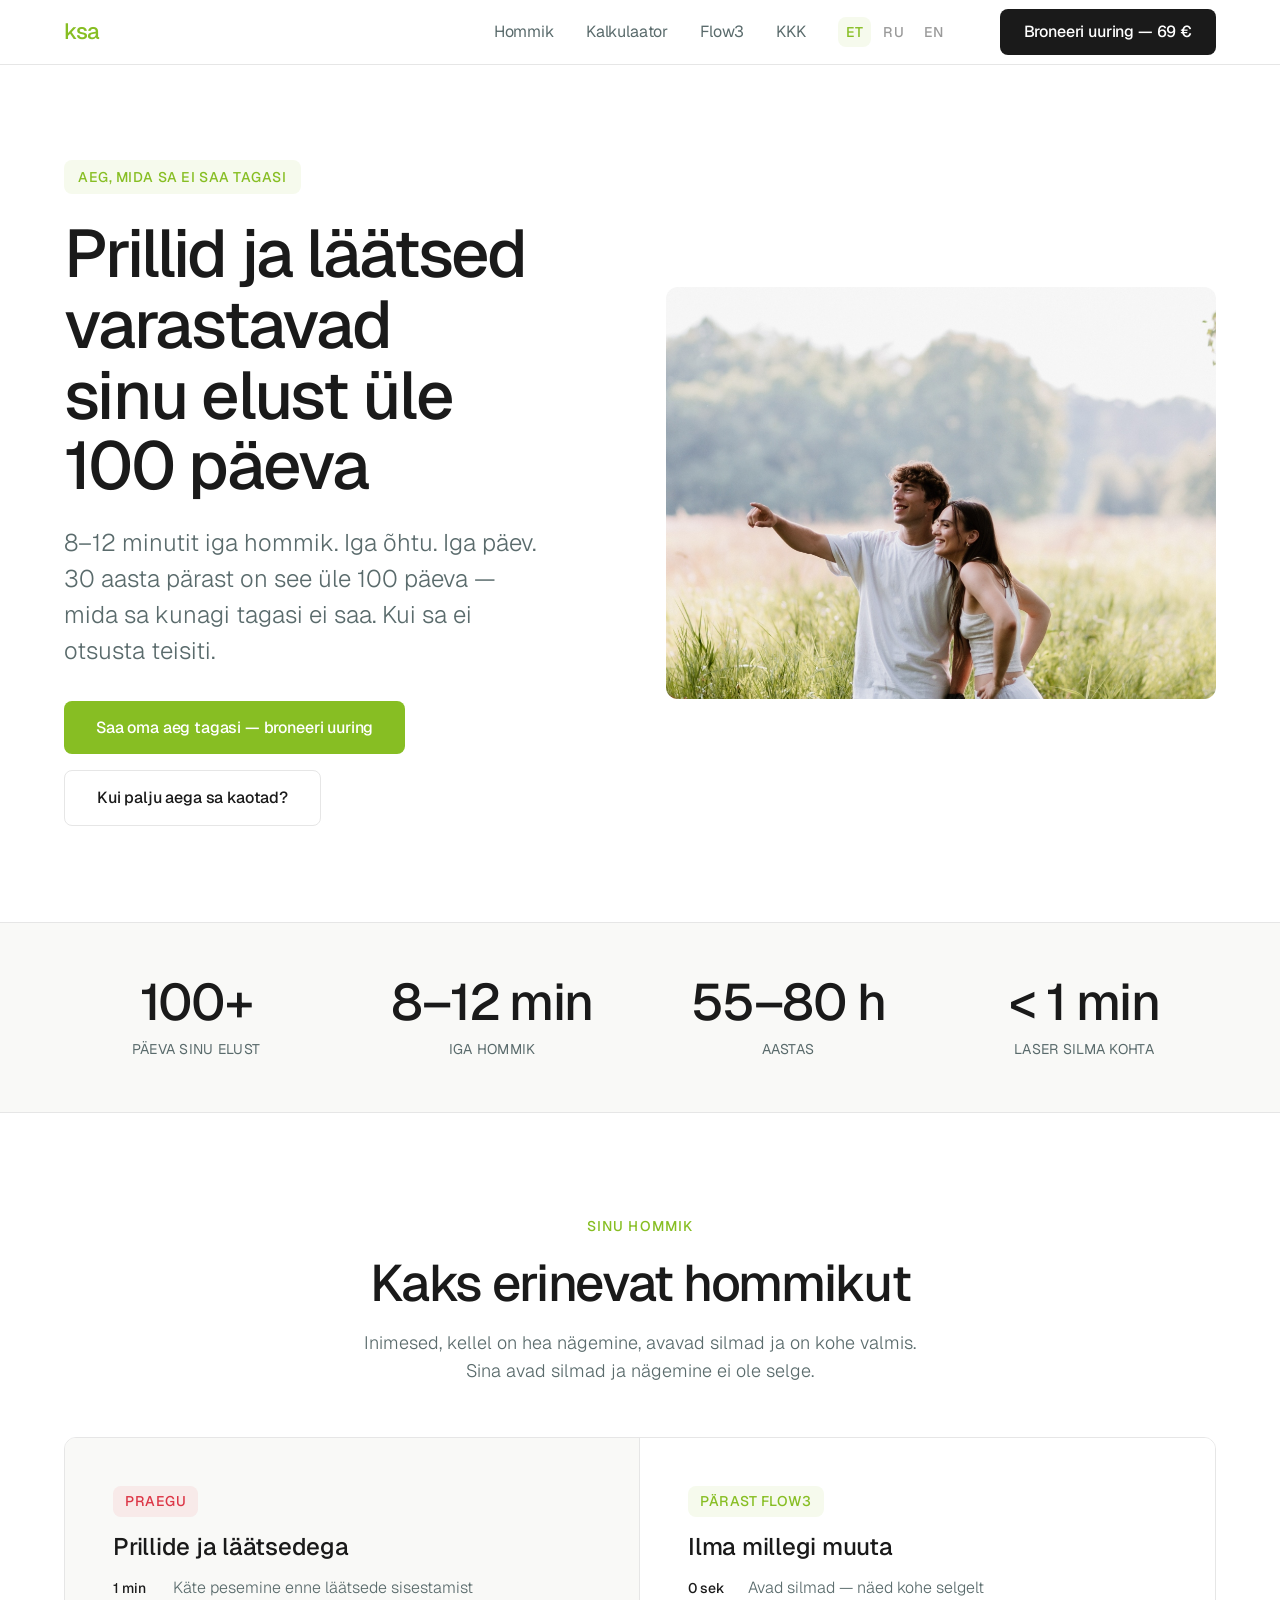
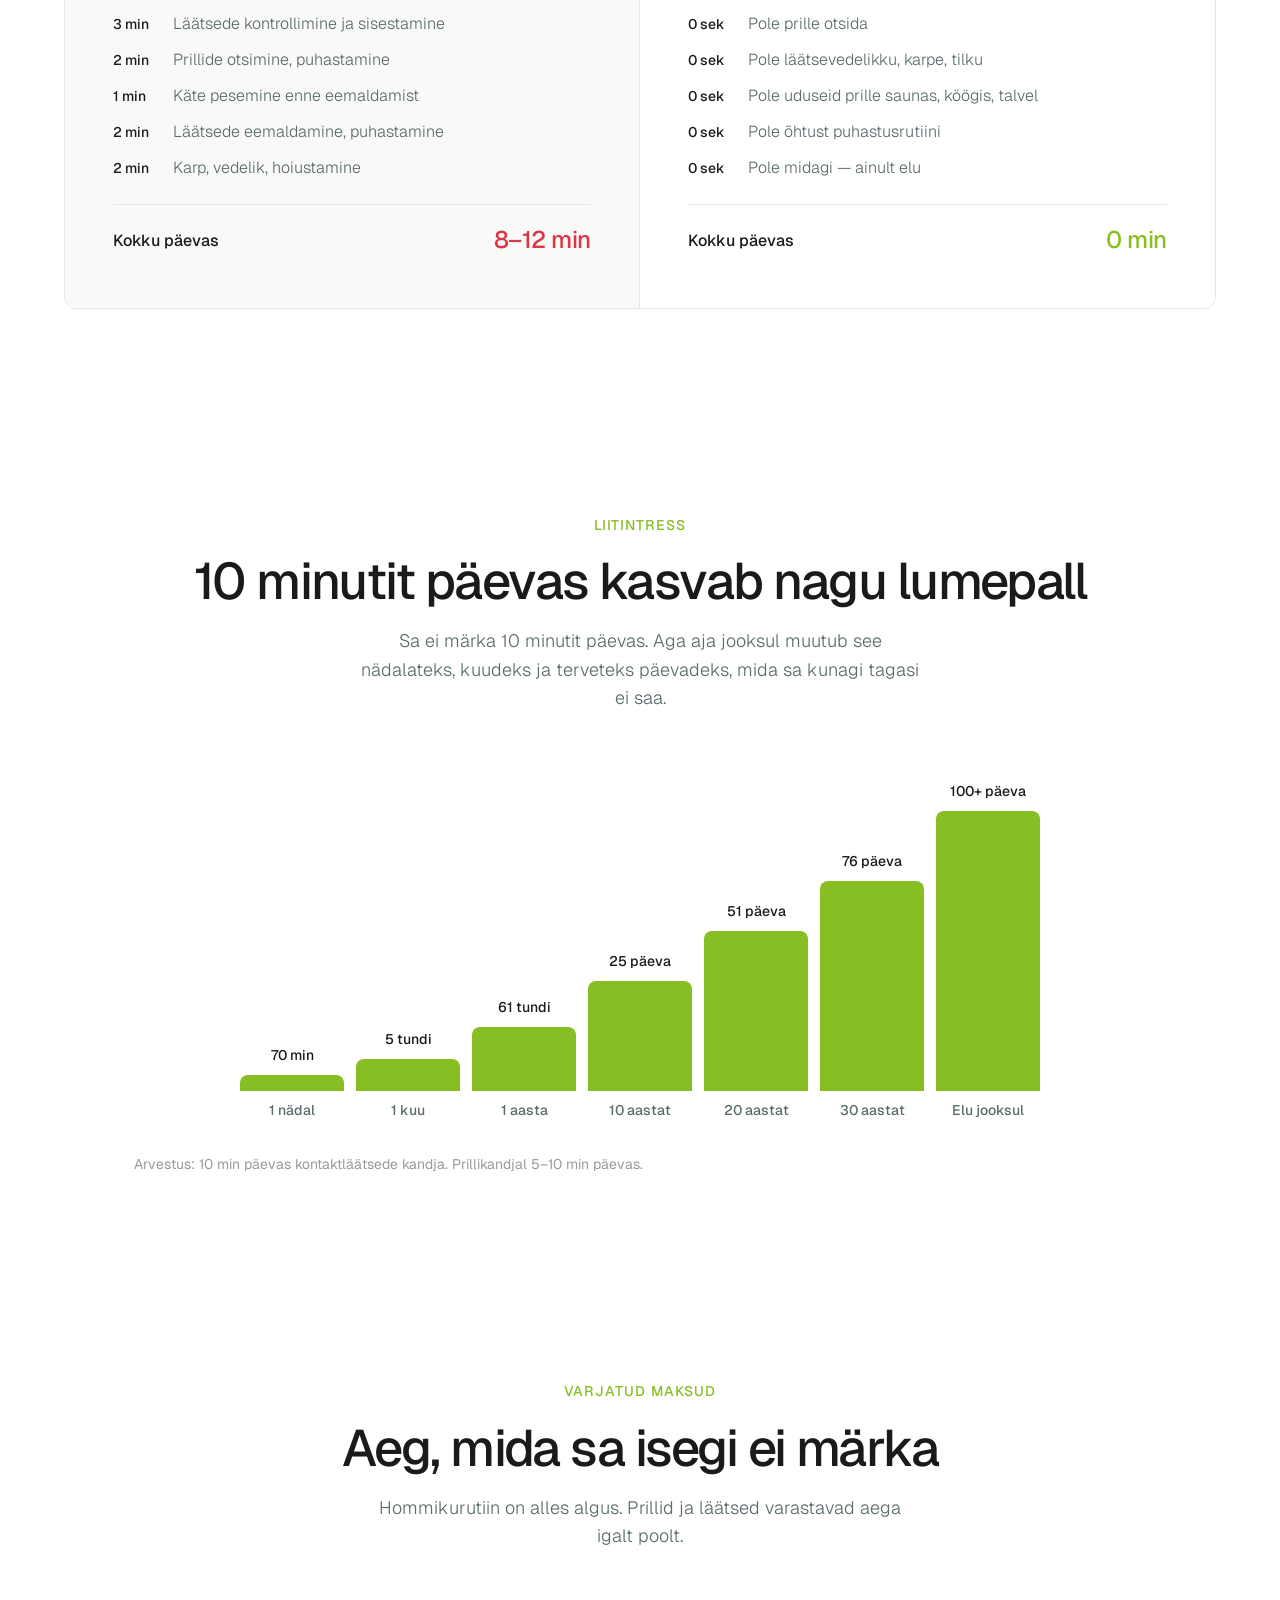
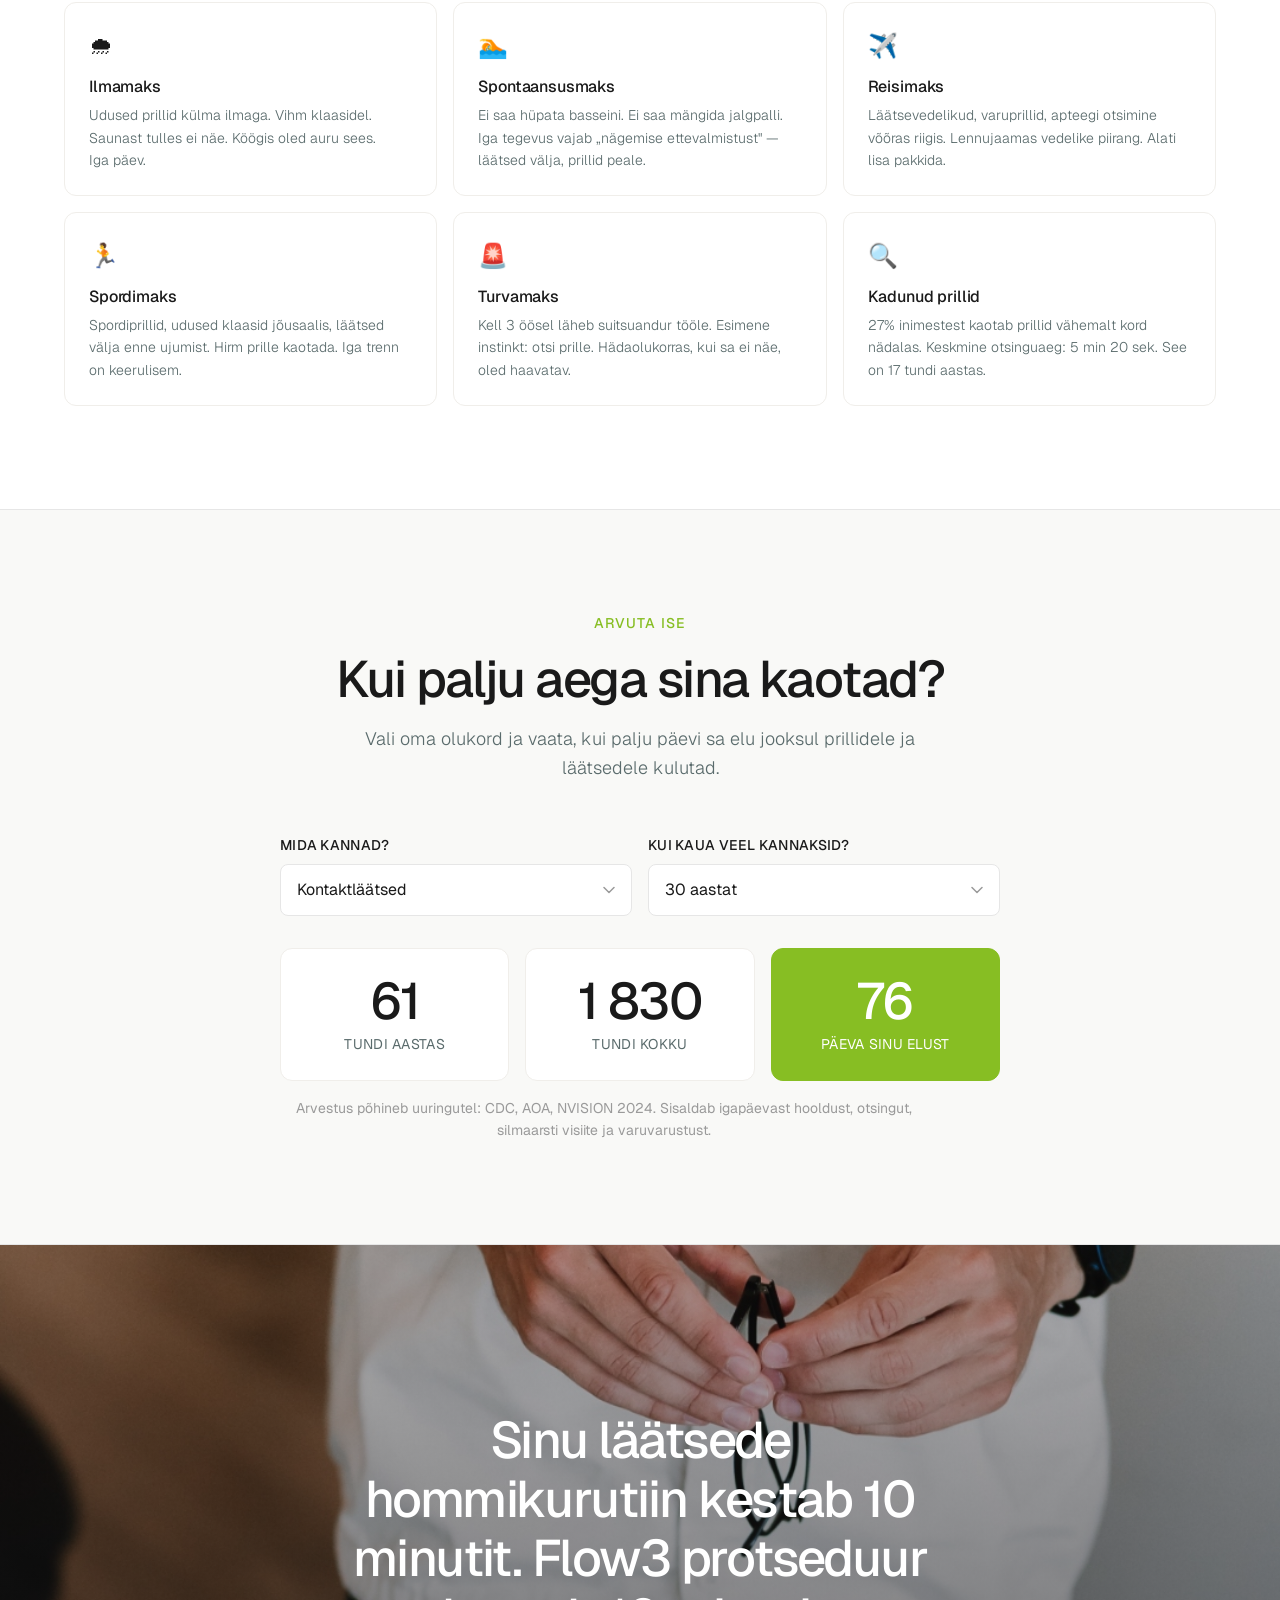
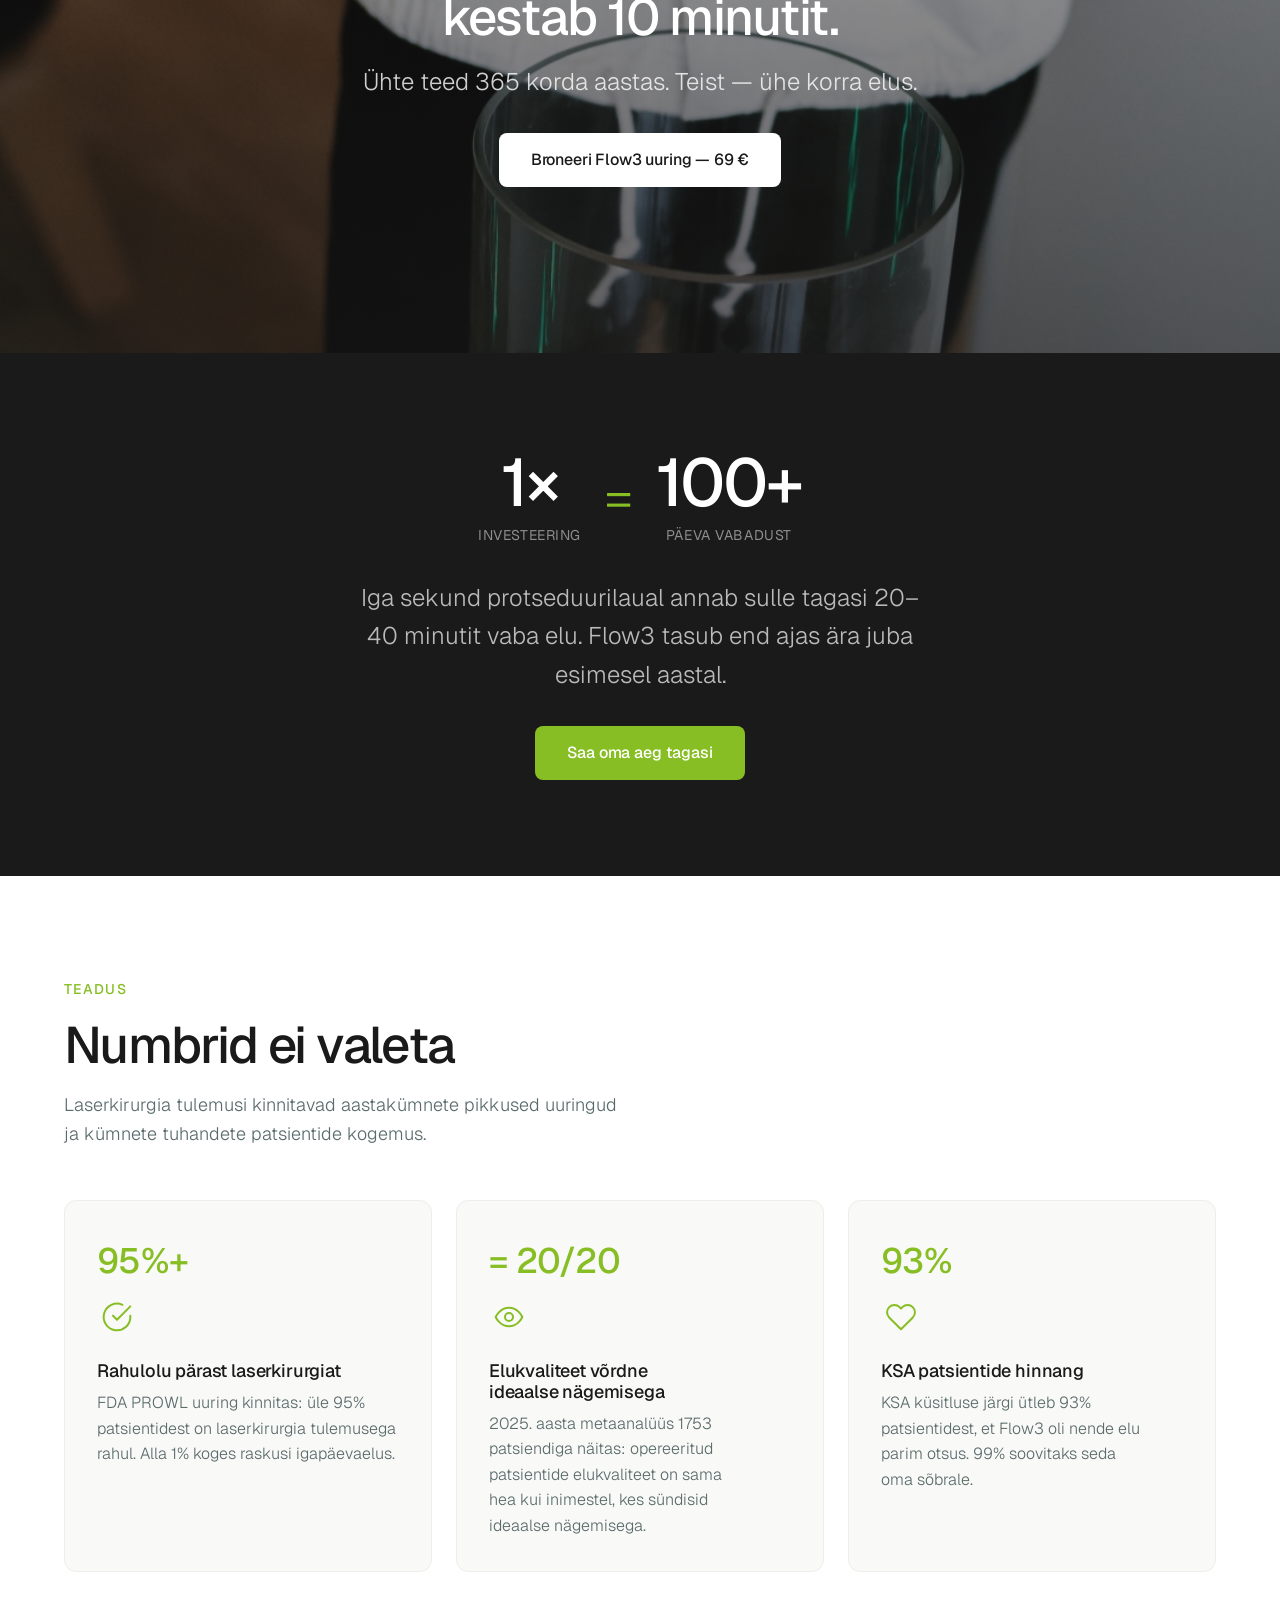
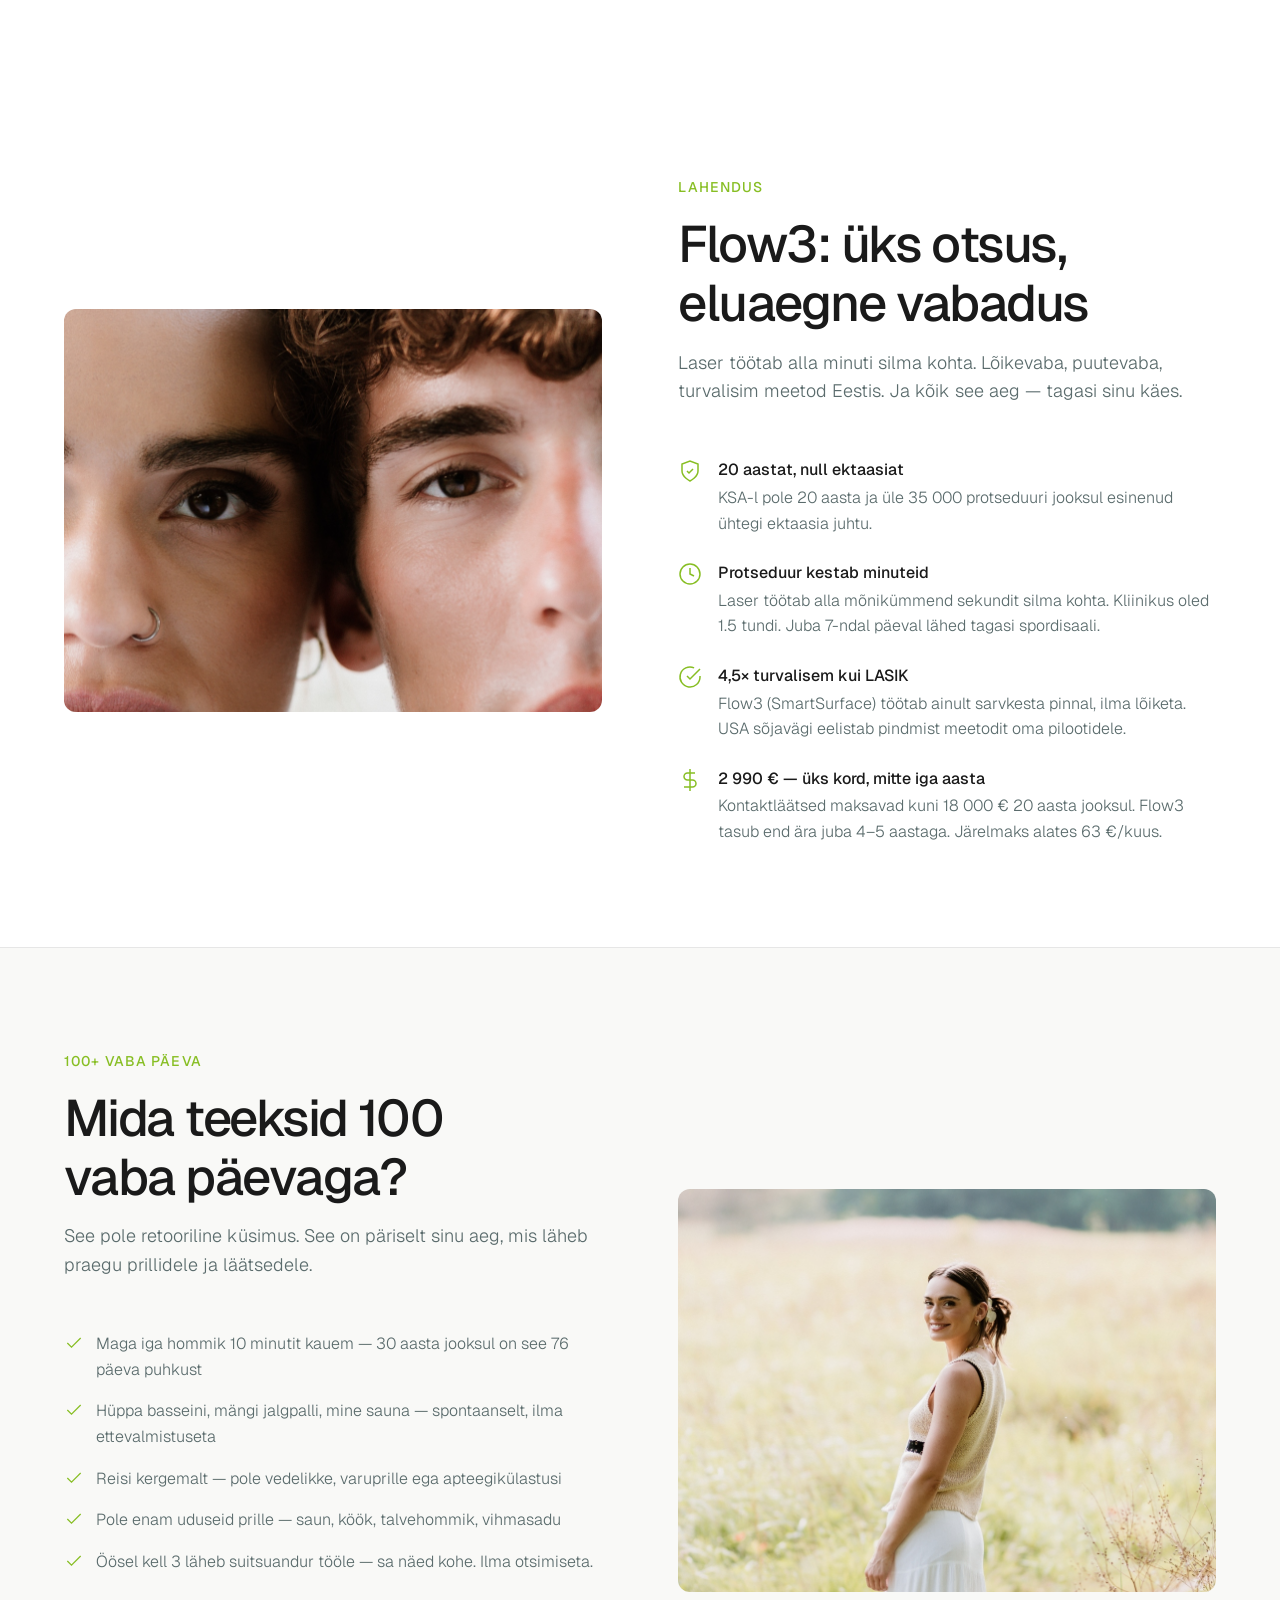
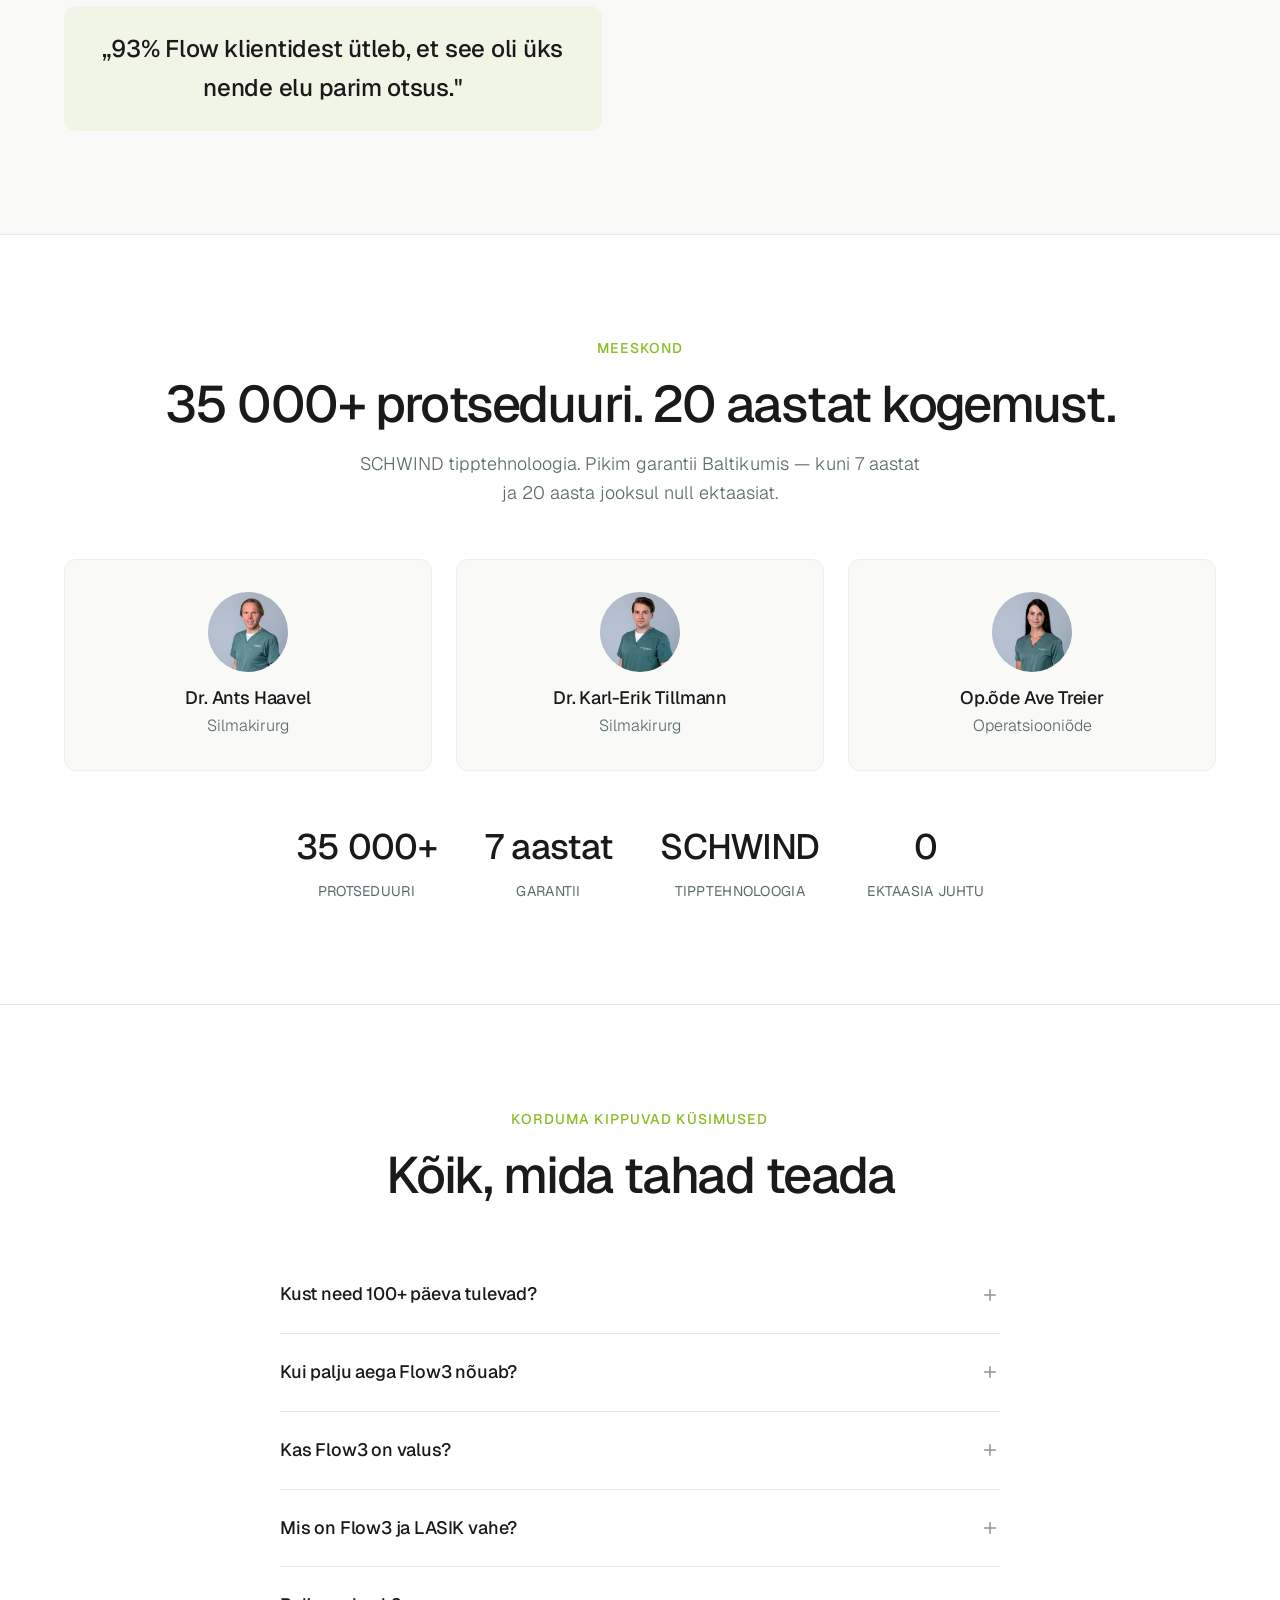
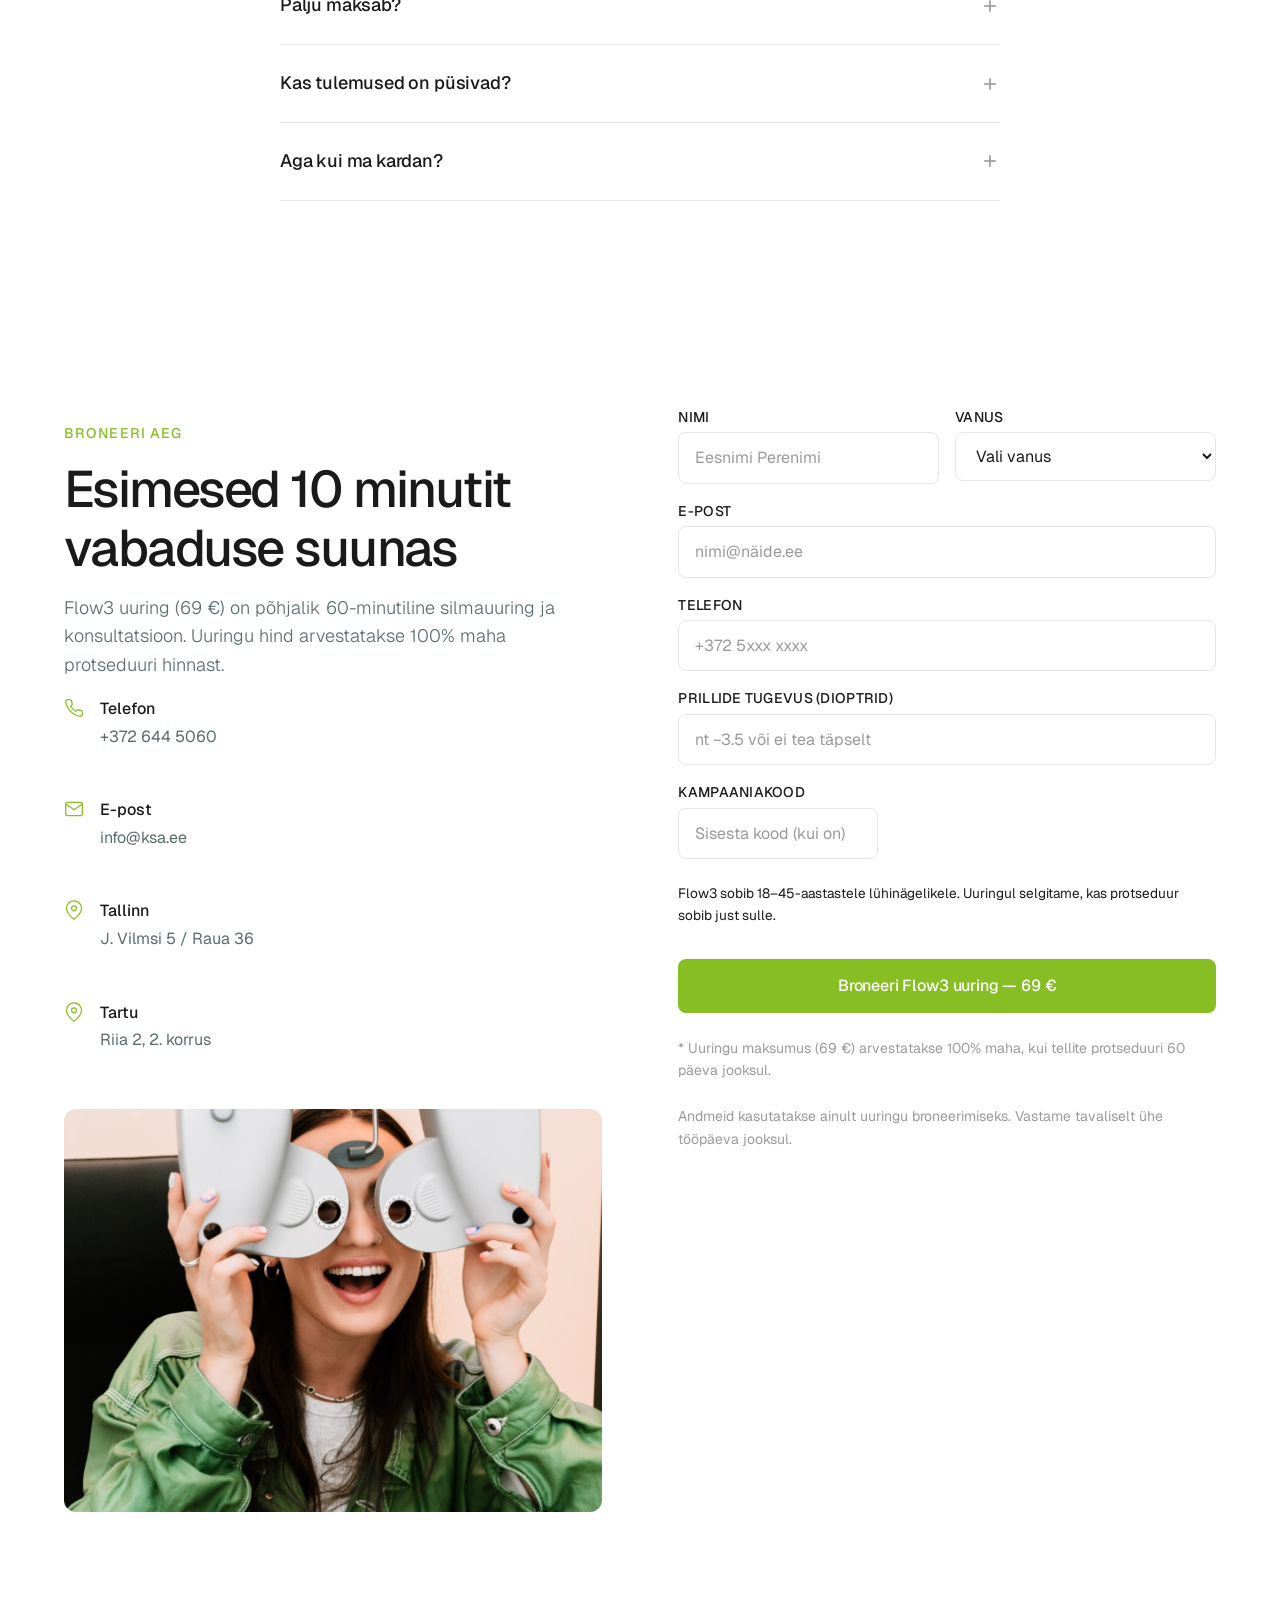
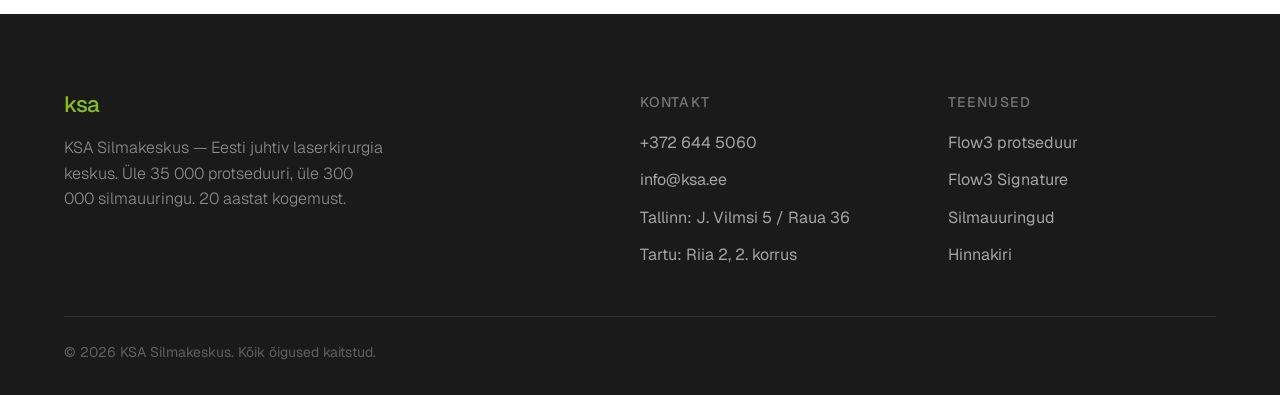
==== index.html @ 1709e7a5 "Update Web3Forms API key to new account (registreerumised@ksa.ee)" ====
<!DOCTYPE html>
<html lang="et">
<head>
<meta charset="UTF-8">
<meta name="viewport" content="width=device-width, initial-scale=1.0">
<title>100+ päeva sinu elust — KSA Silmakeskus | Flow3 laserkirurgia</title>
<meta name="description" content="Prillid ja läätsed varastavad sinu elust üle 100 päeva. 10 minutit iga hommik × 30 aastat = 76 tervet päeva. Flow3 annab selle aja tagasi.">
      <!-- Google Tag Manager -->
      <script>(function(w,d,s,l,i){w[l]=w[l]||[];w[l].push({'gtm.start':
                                                                new Date().getTime(),event:'gtm.js'});var f=d.getElementsByTagName(s)[0],
      j=d.createElement(s),dl=l!='dataLayer'?'&l='+l:'';j.async=true;j.src=
      'https://www.googletagmanager.com/gtm.js?id='+i+dl;f.parentNode.insertBefore(j,f);
                                  })(window,document,'script','dataLayer','GTM-KCZVRJ8');</script>
      <!-- End Google Tag Manager -->
<!-- Google Ads tag (gtag.js) -->
<script async src="https://www.googletagmanager.com/gtag/js?id=AW-18030087653"></script>
<script>
window.dataLayer = window.dataLayer || [];
function gtag(){dataLayer.push(arguments);}
gtag('js', new Date());
gtag('config', 'AW-18030087653');
</script>
<meta property="og:title" content="100+ päeva sinu elust — KSA Silmakeskus | Flow3">
<meta property="og:description" content="Iga hommik kulub prillidele ja läätsedele 8–12 minutit. Elu jooksul on see üle 100 päeva. Flow3 annab selle aja tagasi.">
<meta property="og:type" content="website">

<link rel="preconnect" href="https://fonts.googleapis.com">
<link rel="preconnect" href="https://fonts.gstatic.com" crossorigin>
<link href="https://fonts.googleapis.com/css2?family=Geist:wght@300;400;500;600&display=swap" rel="stylesheet">

<link rel="stylesheet" href="./base.css">
<link rel="stylesheet" href="./style.css">
<noscript><style>.reveal { opacity: 1 !important; transform: none !important; }</style></noscript>
<!-- Meta Pixel Code -->
<script>
!function(f,b,e,v,n,t,s)
{if(f.fbq)return;n=f.fbq=function(){n.callMethod?
n.callMethod.apply(n,arguments):n.queue.push(arguments)};
if(!f._fbq)f._fbq=n;n.push=n;n.loaded=!0;n.version="2.0";
n.queue=[];t=b.createElement(e);t.async=!0;
t.src=v;s=b.getElementsByTagName(e)[0];
s.parentNode.insertBefore(t,s)}(window, document,"script",
"https://connect.facebook.net/en_US/fbevents.js");
fbq("init", "116445785392738");
fbq("track", "PageView");
</script>
<noscript><img height="1" width="1" style="display:none"
src="https://www.facebook.com/tr?id=116445785392738&ev=PageView&noscript=1"/></noscript>
<!-- End Meta Pixel Code -->
</head>
<body>
      <!-- Google Tag Manager (noscript) -->
      <noscript><iframe src="https://www.googletagmanager.com/ns.html?id=GTM-KCZVRJ8" height="0" width="0" style="display:none;visibility:hidden"></iframe>iframe></noscript>
    <!-- End Google Tag Manager (noscript) --></noscript>

<!-- ===== HEADER ===== -->
<header class="header" id="header">
  <div class="container header__inner">
    <a href="https://ksa.ee" target="_blank" rel="noopener noreferrer" class="header__logo" aria-label="KSA Silmakeskus">
      <svg viewBox="0 0 120 48" fill="none" xmlns="http://www.w3.org/2000/svg" aria-hidden="true">
        <text x="0" y="36" font-family="Geist, sans-serif" font-weight="500" font-size="38" fill="#87be23" letter-spacing="-2">ksa</text>
      </svg>
    </a>
    <nav class="header__nav" id="mainNav">
      <a href="#hommik">Hommik</a>
      <a href="#kalkulaator">Kalkulaator</a>
      <a href="#lahendus">Flow3</a>
      <a href="#kkk">KKK</a>
      <div class="lang-switch">
        <a href="/" class="active">ET</a>
        <a href="/ru">RU</a>
        <a href="/en">EN</a>
      </div>
      <a href="#broneeri" class="header__cta">Broneeri uuring — 69 €</a>
    </nav>
    <button class="mobile-toggle" id="mobileToggle" aria-label="Menüü">
      <span></span><span></span><span></span>
    </button>
  </div>
</header>

<!-- ===== 1. HERO ===== -->
<section class="hero">
  <div class="container">
    <div class="hero__grid">
      <div class="hero__content">
        <div class="hero__badge">Aeg, mida sa ei saa tagasi</div>
        <h1 class="hero__title">Prillid ja läätsed varastavad sinu elust üle 100 päeva</h1>
        <p class="hero__subtitle">8–12 minutit iga hommik. Iga õhtu. Iga päev. 30 aasta pärast on see üle 100 päeva — mida sa kunagi tagasi ei saa. Kui sa ei otsusta teisiti.</p>
        <div class="hero__actions">
          <a href="#broneeri" class="btn btn--primary">Saa oma aeg tagasi — broneeri uuring</a>
          <a href="#hommik" class="btn btn--outline">Kui palju aega sa kaotad?</a>
        </div>
      </div>
      <div class="hero__image">
        <img src="./assets/couple-field.jpg" alt="Noor paar looduses — vaba aeg ilma prillimuredeta" loading="eager" width="800" height="600">
      </div>
    </div>
  </div>
</section>

<!-- ===== 2. STATS BAR ===== -->
<section class="stats">
  <div class="container">
    <div class="stats__grid">
      <div class="stats__item reveal">
        <div class="stats__number">100+</div>
        <div class="stats__label">päeva sinu elust</div>
      </div>
      <div class="stats__item reveal">
        <div class="stats__number">8–12 min</div>
        <div class="stats__label">iga hommik</div>
      </div>
      <div class="stats__item reveal">
        <div class="stats__number">55–80 h</div>
        <div class="stats__label">aastas</div>
      </div>
      <div class="stats__item reveal">
        <div class="stats__number">&lt; 1 min</div>
        <div class="stats__label">laser silma kohta</div>
      </div>
    </div>
  </div>
</section>

<!-- ===== 3. THE MORNING — Split comparison ===== -->
<section class="morning" id="hommik">
  <div class="container">
    <div class="section__label" style="text-align:center;">Sinu hommik</div>
    <h2 class="section__title" style="text-align:center;">Kaks erinevat hommikut</h2>
    <p class="section__subtitle" style="text-align:center;margin-left:auto;margin-right:auto;">Inimesed, kellel on hea nägemine, avavad silmad ja on kohe valmis. Sina avad silmad ja nägemine ei ole selge.</p>

    <div class="morning__grid reveal">
      <div class="morning__side morning__side--before">
        <div class="morning__tag morning__tag--before">Praegu</div>
        <h3 class="morning__title">Prillide ja läätsedega</h3>
        <ul class="morning__steps">
          <li class="morning__step">
            <span class="morning__step-time">1 min</span>
            <span>Käte pesemine enne läätsede sisestamist</span>
          </li>
          <li class="morning__step">
            <span class="morning__step-time">3 min</span>
            <span>Läätsede kontrollimine ja sisestamine</span>
          </li>
          <li class="morning__step">
            <span class="morning__step-time">2 min</span>
            <span>Prillide otsimine, puhastamine</span>
          </li>
          <li class="morning__step">
            <span class="morning__step-time">1 min</span>
            <span>Käte pesemine enne eemaldamist</span>
          </li>
          <li class="morning__step">
            <span class="morning__step-time">2 min</span>
            <span>Läätsede eemaldamine, puhastamine</span>
          </li>
          <li class="morning__step">
            <span class="morning__step-time">2 min</span>
            <span>Karp, vedelik, hoiustamine</span>
          </li>
        </ul>
        <div class="morning__total">
          <span class="morning__total-label">Kokku päevas</span>
          <span class="morning__total-value morning__total-value--red">8–12 min</span>
        </div>
      </div>
      <div class="morning__side morning__side--after">
        <div class="morning__tag morning__tag--after">Pärast Flow3</div>
        <h3 class="morning__title">Ilma millegi muuta</h3>
        <ul class="morning__steps">
          <li class="morning__step">
            <span class="morning__step-time">0 sek</span>
            <span>Avad silmad — näed kohe selgelt</span>
          </li>
          <li class="morning__step">
            <span class="morning__step-time">0 sek</span>
            <span>Pole prille otsida</span>
          </li>
          <li class="morning__step">
            <span class="morning__step-time">0 sek</span>
            <span>Pole läätsevedelikku, karpe, tilku</span>
          </li>
          <li class="morning__step">
            <span class="morning__step-time">0 sek</span>
            <span>Pole uduseid prille saunas, köögis, talvel</span>
          </li>
          <li class="morning__step">
            <span class="morning__step-time">0 sek</span>
            <span>Pole õhtust puhastusrutiini</span>
          </li>
          <li class="morning__step">
            <span class="morning__step-time">0 sek</span>
            <span>Pole midagi — ainult elu</span>
          </li>
        </ul>
        <div class="morning__total">
          <span class="morning__total-label">Kokku päevas</span>
          <span class="morning__total-value morning__total-value--green">0 min</span>
        </div>
      </div>
    </div>
  </div>
</section>

<!-- ===== 4. THE COMPOUND EFFECT ===== -->
<section class="compound" id="liitintress">
  <div class="container">
    <div class="section__label" style="text-align:center;">Liitintress</div>
    <h2 class="section__title" style="text-align:center;">10 minutit päevas kasvab nagu lumepall</h2>
    <p class="section__subtitle" style="text-align:center;margin-left:auto;margin-right:auto;">Sa ei märka 10 minutit päevas. Aga aja jooksul muutub see nädalateks, kuudeks ja terveteks päevadeks, mida sa kunagi tagasi ei saa.</p>

    <div class="compound__track reveal">
      <div class="compound__bar">
        <div class="compound__bar-value">70 min</div>
        <div class="compound__fill" style="height:16px;"></div>
        <div class="compound__bar-label">1 nädal</div>
      </div>
      <div class="compound__bar">
        <div class="compound__bar-value">5 tundi</div>
        <div class="compound__fill" style="height:32px;"></div>
        <div class="compound__bar-label">1 kuu</div>
      </div>
      <div class="compound__bar">
        <div class="compound__bar-value">61 tundi</div>
        <div class="compound__fill" style="height:64px;"></div>
        <div class="compound__bar-label">1 aasta</div>
      </div>
      <div class="compound__bar">
        <div class="compound__bar-value">25 päeva</div>
        <div class="compound__fill" style="height:110px;"></div>
        <div class="compound__bar-label">10 aastat</div>
      </div>
      <div class="compound__bar">
        <div class="compound__bar-value">51 päeva</div>
        <div class="compound__fill" style="height:160px;"></div>
        <div class="compound__bar-label">20 aastat</div>
      </div>
      <div class="compound__bar">
        <div class="compound__bar-value">76 päeva</div>
        <div class="compound__fill" style="height:210px;"></div>
        <div class="compound__bar-label">30 aastat</div>
      </div>
      <div class="compound__bar">
        <div class="compound__bar-value">100+ päeva</div>
        <div class="compound__fill" style="height:280px;background:var(--color-accent);"></div>
        <div class="compound__bar-label">Elu jooksul</div>
      </div>
    </div>
    <p style="text-align:center;font-size:var(--text-xs);color:var(--color-text-muted);margin-top:var(--space-4);">Arvestus: 10 min päevas kontaktläätsede kandja. Prillikandjal 5–10 min päevas.</p>
  </div>
</section>

<!-- ===== 5. INVISIBLE COSTS / TAX CARDS ===== -->
<section class="tax-cards" id="varjatud">
  <div class="container">
    <div class="section__label" style="text-align:center;">Varjatud maksud</div>
    <h2 class="section__title" style="text-align:center;">Aeg, mida sa isegi ei märka</h2>
    <p class="section__subtitle" style="text-align:center;margin-left:auto;margin-right:auto;">Hommikurutiin on alles algus. Prillid ja läätsed varastavad aega igalt poolt.</p>

    <div class="tax-cards__grid">
      <div class="tax-card reveal">
        <div class="tax-card__emoji">🌧</div>
        <h3 class="tax-card__title">Ilmamaks</h3>
        <p class="tax-card__text">Udused prillid külma ilmaga. Vihm klaasidel. Saunast tulles ei näe. Köögis oled auru sees. Iga päev.</p>
      </div>
      <div class="tax-card reveal">
        <div class="tax-card__emoji">🏊</div>
        <h3 class="tax-card__title">Spontaansusmaks</h3>
        <p class="tax-card__text">Ei saa hüpata basseini. Ei saa mängida jalgpalli. Iga tegevus vajab „nägemise ettevalmistust" — läätsed välja, prillid peale.</p>
      </div>
      <div class="tax-card reveal">
        <div class="tax-card__emoji">✈️</div>
        <h3 class="tax-card__title">Reisimaks</h3>
        <p class="tax-card__text">Läätsevedelikud, varuprillid, apteegi otsimine võõras riigis. Lennujaamas vedelike piirang. Alati lisa pakkida.</p>
      </div>
      <div class="tax-card reveal">
        <div class="tax-card__emoji">🏃</div>
        <h3 class="tax-card__title">Spordimaks</h3>
        <p class="tax-card__text">Spordiprillid, udused klaasid jõusaalis, läätsed välja enne ujumist. Hirm prille kaotada. Iga trenn on keerulisem.</p>
      </div>
      <div class="tax-card reveal">
        <div class="tax-card__emoji">🚨</div>
        <h3 class="tax-card__title">Turvamaks</h3>
        <p class="tax-card__text">Kell 3 öösel läheb suitsuandur tööle. Esimene instinkt: otsi prille. Hädaolukorras, kui sa ei näe, oled haavatav.</p>
      </div>
      <div class="tax-card reveal">
        <div class="tax-card__emoji">🔍</div>
        <h3 class="tax-card__title">Kadunud prillid</h3>
        <p class="tax-card__text">27% inimestest kaotab prillid vähemalt kord nädalas. Keskmine otsinguaeg: 5 min 20 sek. See on 17 tundi aastas.</p>
      </div>
    </div>
  </div>
</section>

<!-- ===== 6. TIME TAX CALCULATOR ===== -->
<section class="calculator" id="kalkulaator">
  <div class="container">
    <div class="section__label" style="text-align:center;">Arvuta ise</div>
    <h2 class="section__title" style="text-align:center;">Kui palju aega sina kaotad?</h2>
    <p class="section__subtitle" style="text-align:center;margin-left:auto;margin-right:auto;">Vali oma olukord ja vaata, kui palju päevi sa elu jooksul prillidele ja läätsedele kulutad.</p>

    <div class="calculator__inner">
      <div class="calculator__controls">
        <div class="calculator__group">
          <label class="calculator__label" for="calcType">Mida kannad?</label>
          <select class="calculator__select" id="calcType">
            <option value="contacts">Kontaktläätsed</option>
            <option value="glasses">Prillid</option>
            <option value="both">Mõlemad</option>
          </select>
        </div>
        <div class="calculator__group">
          <label class="calculator__label" for="calcYears">Kui kaua veel kannaksid?</label>
          <select class="calculator__select" id="calcYears">
            <option value="10">10 aastat</option>
            <option value="20">20 aastat</option>
            <option value="30" selected>30 aastat</option>
            <option value="40">40 aastat</option>
          </select>
        </div>
      </div>
      <div class="calculator__result reveal">
        <div class="calculator__card">
          <div class="calculator__value" id="calcHoursYear">61</div>
          <div class="calculator__unit">tundi aastas</div>
        </div>
        <div class="calculator__card">
          <div class="calculator__value" id="calcTotalHours">1 830</div>
          <div class="calculator__unit">tundi kokku</div>
        </div>
        <div class="calculator__card calculator__card--accent">
          <div class="calculator__value" id="calcDays">76</div>
          <div class="calculator__unit">päeva sinu elust</div>
        </div>
      </div>
      <p style="text-align:center;font-size:var(--text-xs);color:var(--color-text-muted);margin-top:var(--space-4);">Arvestus põhineb uuringutel: CDC, AOA, NVISION 2024. Sisaldab igapäevast hooldust, otsingut, silmaarsti visiite ja varuvarustust.</p>
    </div>
  </div>
</section>

<!-- ===== 7. THE 10-MINUTE TEST — Dramatic ===== -->
<section class="dramatic">
  <div class="dramatic__bg">
    <img src="./assets/glasses-vase.jpg" alt="Prillid vaasis — vabaduse hetk" loading="lazy" width="1600" height="900">
  </div>
  <div class="dramatic__overlay"></div>
  <div class="dramatic__content reveal">
    <h2 class="dramatic__title">Sinu läätsede hommikurutiin kestab 10 minutit. Flow3 protseduur kestab 10 minutit.</h2>
    <p class="dramatic__text">Ühte teed 365 korda aastas. Teist — ühe korra elus.</p>
    <a href="#broneeri" class="btn btn--white">Broneeri Flow3 uuring — 69 €</a>
  </div>
</section>

<!-- ===== 8. THE EQUATION ===== -->
<section class="equation">
  <div class="container">
    <div class="equation__inner">
      <div class="equation__formula">
        <div class="equation__block">
          <div class="equation__number">1×</div>
          <div class="equation__label">investeering</div>
        </div>
        <div class="equation__symbol">=</div>
        <div class="equation__block">
          <div class="equation__number">100+</div>
          <div class="equation__label">päeva vabadust</div>
        </div>
      </div>
      <p class="equation__tagline">Iga sekund protseduurilaual annab sulle tagasi 20–40 minutit vaba elu. Flow3 tasub end ajas ära juba esimesel aastal.</p>
      <a href="#broneeri" class="btn btn--primary">Saa oma aeg tagasi</a>
    </div>
  </div>
</section>

<!-- ===== 9. THE SCIENCE ===== -->
<section class="benefits" id="teadus">
  <div class="container">
    <div class="section__label">Teadus</div>
    <h2 class="section__title">Numbrid ei valeta</h2>
    <p class="section__subtitle">Laserkirurgia tulemusi kinnitavad aastakümnete pikkused uuringud ja kümnete tuhandete patsientide kogemus.</p>

    <div class="benefits__grid">
      <div class="benefit-card reveal">
        <div class="benefit-card__stat">95%+</div>
        <div class="benefit-card__icon">
          <svg width="32" height="32" viewBox="0 0 24 24" fill="none" stroke="currentColor" stroke-width="1.5" stroke-linecap="round" stroke-linejoin="round"><path d="M22 11.08V12a10 10 0 1 1-5.93-9.14"/><polyline points="22 4 12 14.01 9 11.01"/></svg>
        </div>
        <h3 class="benefit-card__title">Rahulolu pärast laserkirurgiat</h3>
        <p class="benefit-card__text">FDA PROWL uuring kinnitas: üle 95% patsientidest on laserkirurgia tulemusega rahul. Alla 1% koges raskusi igapäevaelus.</p>
      </div>
      <div class="benefit-card reveal">
        <div class="benefit-card__stat">= 20/20</div>
        <div class="benefit-card__icon">
          <svg width="32" height="32" viewBox="0 0 24 24" fill="none" stroke="currentColor" stroke-width="1.5" stroke-linecap="round" stroke-linejoin="round"><path d="M2 12s3-7 10-7 10 7 10 7-3 7-10 7-10-7-10-7z"/><circle cx="12" cy="12" r="3"/></svg>
        </div>
        <h3 class="benefit-card__title">Elukvaliteet võrdne ideaalse nägemisega</h3>
        <p class="benefit-card__text">2025. aasta metaanalüüs 1753 patsiendiga näitas: opereeritud patsientide elukvaliteet on sama hea kui inimestel, kes sündisid ideaalse nägemisega.</p>
      </div>
      <div class="benefit-card reveal">
        <div class="benefit-card__stat">93%</div>
        <div class="benefit-card__icon">
          <svg width="32" height="32" viewBox="0 0 24 24" fill="none" stroke="currentColor" stroke-width="1.5" stroke-linecap="round" stroke-linejoin="round"><path d="M20.84 4.61a5.5 5.5 0 0 0-7.78 0L12 5.67l-1.06-1.06a5.5 5.5 0 0 0-7.78 7.78l1.06 1.06L12 21.23l7.78-7.78 1.06-1.06a5.5 5.5 0 0 0 0-7.78z"/></svg>
        </div>
        <h3 class="benefit-card__title">KSA patsientide hinnang</h3>
        <p class="benefit-card__text">KSA küsitluse järgi ütleb 93% patsientidest, et Flow3 oli nende elu parim otsus. 99% soovitaks seda oma sõbrale.</p>
      </div>
    </div>
  </div>
</section>

<!-- ===== 10. SOLUTION — Flow3 ===== -->
<section class="solution" id="lahendus">
  <div class="container">
    <div class="solution__grid">
      <div class="solution__image reveal">
        <img src="./assets/eyes-closeup.jpg" alt="Ilusad silmad lähivõttes — selge nägemine pärast Flow3" loading="lazy" width="800" height="600">
      </div>
      <div>
        <div class="section__label">Lahendus</div>
        <h2 class="section__title">Flow3: üks otsus, eluaegne vabadus</h2>
        <p class="section__subtitle">Laser töötab alla minuti silma kohta. Lõikevaba, puutevaba, turvalisim meetod Eestis. Ja kõik see aeg — tagasi sinu käes.</p>

        <div class="solution__features">
          <div class="solution__feature">
            <svg class="solution__feature-icon" viewBox="0 0 24 24" fill="none" stroke="currentColor" stroke-width="1.5"><path d="M12 22s8-4 8-10V5l-8-3-8 3v7c0 6 8 10 8 10z"/><path d="m9 12 2 2 4-4"/></svg>
            <div class="solution__feature-text">
              <strong>20 aastat, null ektaasiat</strong>
              KSA-l pole 20 aasta ja üle 35 000 protseduuri jooksul esinenud ühtegi ektaasia juhtu.
            </div>
          </div>
          <div class="solution__feature">
            <svg class="solution__feature-icon" viewBox="0 0 24 24" fill="none" stroke="currentColor" stroke-width="1.5"><circle cx="12" cy="12" r="10"/><polyline points="12 6 12 12 16 14"/></svg>
            <div class="solution__feature-text">
              <strong>Protseduur kestab minuteid</strong>
              Laser töötab alla mõnikümmend sekundit silma kohta. Kliinikus oled 1.5 tundi. Juba 7-ndal päeval lähed tagasi spordisaali.
            </div>
          </div>
          <div class="solution__feature">
            <svg class="solution__feature-icon" viewBox="0 0 24 24" fill="none" stroke="currentColor" stroke-width="1.5"><path d="M22 11.08V12a10 10 0 1 1-5.93-9.14"/><polyline points="22 4 12 14.01 9 11.01"/></svg>
            <div class="solution__feature-text">
              <strong>4,5× turvalisem kui LASIK</strong>
              Flow3 (SmartSurface) töötab ainult sarvkesta pinnal, ilma lõiketa. USA sõjavägi eelistab pindmist meetodit oma pilootidele.
            </div>
          </div>
          <div class="solution__feature">
            <svg class="solution__feature-icon" viewBox="0 0 24 24" fill="none" stroke="currentColor" stroke-width="1.5"><line x1="12" y1="1" x2="12" y2="23"/><path d="M17 5H9.5a3.5 3.5 0 0 0 0 7h5a3.5 3.5 0 0 1 0 7H6"/></svg>
            <div class="solution__feature-text">
              <strong>2 990 € — üks kord, mitte iga aasta</strong>
              Kontaktläätsed maksavad kuni 18 000 € 20 aasta jooksul. Flow3 tasub end ära juba 4–5 aastaga. Järelmaks alates 63 €/kuus.
            </div>
          </div>
        </div>
      </div>
    </div>
  </div>
</section>

<!-- ===== 11. WHAT WOULD YOU DO — Life After ===== -->
<section class="life-after">
  <div class="container">
    <div class="life-after__grid">
      <div>
        <div class="section__label">100+ vaba päeva</div>
        <h2 class="section__title">Mida teeksid 100 vaba päevaga?</h2>
        <p class="section__subtitle">See pole retooriline küsimus. See on päriselt sinu aeg, mis läheb praegu prillidele ja läätsedele.</p>

        <div class="life-after__list">
          <div class="life-after__item">
            <svg viewBox="0 0 24 24" fill="none" stroke="currentColor" stroke-width="1.5"><polyline points="20 6 9 17 4 12"/></svg>
            <span>Maga iga hommik 10 minutit kauem — 30 aasta jooksul on see 76 päeva puhkust</span>
          </div>
          <div class="life-after__item">
            <svg viewBox="0 0 24 24" fill="none" stroke="currentColor" stroke-width="1.5"><polyline points="20 6 9 17 4 12"/></svg>
            <span>Hüppa basseini, mängi jalgpalli, mine sauna — spontaanselt, ilma ettevalmistuseta</span>
          </div>
          <div class="life-after__item">
            <svg viewBox="0 0 24 24" fill="none" stroke="currentColor" stroke-width="1.5"><polyline points="20 6 9 17 4 12"/></svg>
            <span>Reisi kergemalt — pole vedelikke, varuprille ega apteegikülastusi</span>
          </div>
          <div class="life-after__item">
            <svg viewBox="0 0 24 24" fill="none" stroke="currentColor" stroke-width="1.5"><polyline points="20 6 9 17 4 12"/></svg>
            <span>Pole enam uduseid prille — saun, köök, talvehommik, vihmasadu</span>
          </div>
          <div class="life-after__item">
            <svg viewBox="0 0 24 24" fill="none" stroke="currentColor" stroke-width="1.5"><polyline points="20 6 9 17 4 12"/></svg>
            <span>Öösel kell 3 läheb suitsuandur tööle — sa näed kohe. Ilma otsimiseta.</span>
          </div>
        </div>

        <div class="life-after__quote">„93% Flow klientidest ütleb, et see oli üks nende elu parim otsus."</div>
      </div>
      <div class="life-after__image reveal">
        <img src="./assets/girl-smiling.jpg" alt="Õnnelik neiu — elu ilma prillideta pärast Flow3" loading="lazy" width="800" height="600">
      </div>
    </div>
  </div>
</section>

<!-- ===== 12. TEAM ===== -->
<section class="team" id="meeskond">
  <div class="container">
    <div class="section__label" style="text-align:center;">Meeskond</div>
    <h2 class="section__title" style="text-align:center;">35 000+ protseduuri. 20 aastat kogemust.</h2>
    <p class="section__subtitle" style="text-align:center;margin-left:auto;margin-right:auto;">SCHWIND tipptehnoloogia. Pikim garantii Baltikumis — kuni 7 aastat ja 20 aasta jooksul null ektaasiat.</p>

    <div class="team__grid">
      <div class="team-card reveal">
        <div class="team-card__avatar"><img src="./assets/ants-haavel.jpg" alt="Dr. Ants Haavel" loading="lazy"></div>
        <h3 class="team-card__name">Dr. Ants Haavel</h3>
        <p class="team-card__role">Silmakirurg</p>
      </div>
      <div class="team-card reveal">
        <div class="team-card__avatar"><img src="./assets/karl-erik-tillmann.jpg" alt="Dr. Karl-Erik Tillmann" loading="lazy"></div>
        <h3 class="team-card__name">Dr. Karl-Erik Tillmann</h3>
        <p class="team-card__role">Silmakirurg</p>
      </div>
      <div class="team-card reveal">
        <div class="team-card__avatar"><img src="./assets/ave-treier.jpg" alt="Op.õde Ave Treier" loading="lazy"></div>
        <h3 class="team-card__name">Op.õde Ave Treier</h3>
        <p class="team-card__role">Operatsiooniõde</p>
      </div>
    </div>

    <div class="team__trust reveal">
      <div class="team__trust-item">
        <div class="team__trust-number">35 000+</div>
        <div class="team__trust-label">protseduuri</div>
      </div>
      <div class="team__trust-item">
        <div class="team__trust-number">7 aastat</div>
        <div class="team__trust-label">garantii</div>
      </div>
      <div class="team__trust-item">
        <div class="team__trust-number">SCHWIND</div>
        <div class="team__trust-label">tipptehnoloogia</div>
      </div>
      <div class="team__trust-item">
        <div class="team__trust-number">0</div>
        <div class="team__trust-label">ektaasia juhtu</div>
      </div>
    </div>
  </div>
</section>

<!-- ===== 13. FAQ ===== -->
<section class="faq" id="kkk">
  <div class="container">
    <div class="section__label" style="text-align:center;">Korduma kippuvad küsimused</div>
    <h2 class="section__title" style="text-align:center;margin-bottom:clamp(var(--space-10),4vw,var(--space-16));">Kõik, mida tahad teada</h2>

    <div class="faq__list">
      <div class="faq__item">
        <button class="faq__question" aria-expanded="false">
          Kust need 100+ päeva tulevad?
          <svg class="faq__icon" viewBox="0 0 24 24" fill="none" stroke="currentColor" stroke-width="2"><line x1="12" y1="5" x2="12" y2="19"/><line x1="5" y1="12" x2="19" y2="12"/></svg>
        </button>
        <div class="faq__answer"><div class="faq__answer-inner">Kontaktläätsede kandja kulutab igapäevasele rutiinile (sisestamine, eemaldamine, puhastamine, käte pesemine, vedelikud, silmaarst) 55–80 tundi aastas. 30 aasta jooksul on see 1 650–2 400 tundi ehk 69–100 tervet päeva. Prillikandjal on arv 38–73 tundi aastas. Andmed pärinevad CDC, AOA ja NVISION 2024. aasta uuringutest.</div></div>
      </div>

      <div class="faq__item">
        <button class="faq__question" aria-expanded="false">
          Kui palju aega Flow3 nõuab?
          <svg class="faq__icon" viewBox="0 0 24 24" fill="none" stroke="currentColor" stroke-width="2"><line x1="12" y1="5" x2="12" y2="19"/><line x1="5" y1="12" x2="19" y2="12"/></svg>
        </button>
        <div class="faq__answer"><div class="faq__answer-inner">Flow uuring kestab 60 minutit. Protseduuripäeval kliinikus 1-1.5 tundi. Laser ise alla minuti silma kohta. 7 päeva pärast tagasi spordisaali. Järelkontrollid esimesel aastal kokku 1.5 tundi — selle eest saad tagasi üle 100 päeva vaba elu.</div></div>
      </div>

      <div class="faq__item">
        <button class="faq__question" aria-expanded="false">
          Kas Flow3 on valus?
          <svg class="faq__icon" viewBox="0 0 24 24" fill="none" stroke="currentColor" stroke-width="2"><line x1="12" y1="5" x2="12" y2="19"/><line x1="5" y1="12" x2="19" y2="12"/></svg>
        </button>
        <div class="faq__answer"><div class="faq__answer-inner">Protseduur ise on valutu — silm tuimestatakse tilkadega. Pärast protseduuri on 2–3 päeva kerge ebamugavus ja valgustundlikkus. Enamik patsiente ütleb: „Ma ei teadnud, et see on nii lihtne."</div></div>
      </div>

      <div class="faq__item">
        <button class="faq__question" aria-expanded="false">
          Mis on Flow3 ja LASIK vahe?
          <svg class="faq__icon" viewBox="0 0 24 24" fill="none" stroke="currentColor" stroke-width="2"><line x1="12" y1="5" x2="12" y2="19"/><line x1="5" y1="12" x2="19" y2="12"/></svg>
        </button>
        <div class="faq__answer"><div class="faq__answer-inner">LASIK lõikab sarvkestasse klapi. Flow3 (SmartSurface) töötab ainult sarvkesta pinnal, ilma lõike või puuteta. Ektaasia risk on 4,5× väiksem. USA sõjavägi eelistab pindmist meetodit oma pilootidele ja eriüksustele.</div></div>
      </div>

      <div class="faq__item">
        <button class="faq__question" aria-expanded="false">
          Palju maksab?
          <svg class="faq__icon" viewBox="0 0 24 24" fill="none" stroke="currentColor" stroke-width="2"><line x1="12" y1="5" x2="12" y2="19"/><line x1="5" y1="12" x2="19" y2="12"/></svg>
        </button>
        <div class="faq__answer"><div class="faq__answer-inner">Flow3 protseduur maksab 2 990 € (mõlemad silmad). Uuring 69 € — arvestatakse 100% maha, kui tellid protseduuri 60 päeva jooksul. Järelmaks Inbanki ja LHV kaudu, alates 63 €/kuus (intress 9,9%).</div></div>
      </div>

      <div class="faq__item">
        <button class="faq__question" aria-expanded="false">
          Kas tulemused on püsivad?
          <svg class="faq__icon" viewBox="0 0 24 24" fill="none" stroke="currentColor" stroke-width="2"><line x1="12" y1="5" x2="12" y2="19"/><line x1="5" y1="12" x2="19" y2="12"/></svg>
        </button>
        <div class="faq__answer"><div class="faq__answer-inner">Jah. Pikaajalised uuringud kinnitavad, et pindmise laserkirurgia tulemused on stabiilsed. KSA pakub kuni 7-aastast garantiid — pikim Baltikumis. 20 aasta jooksul null ektaasia juhtu.</div></div>
      </div>

      <div class="faq__item">
        <button class="faq__question" aria-expanded="false">
          Aga kui ma kardan?
          <svg class="faq__icon" viewBox="0 0 24 24" fill="none" stroke="currentColor" stroke-width="2"><line x1="12" y1="5" x2="12" y2="19"/><line x1="5" y1="12" x2="19" y2="12"/></svg>
        </button>
        <div class="faq__answer"><div class="faq__answer-inner">See on normaalne. Enamik patsiente tunneb enne kerget ärevust. Meie meeskond selgitab kõike rahulikult. Protseduur kestab minuteid ja pärast ütlevad peaaegu kõik: „See oli lihtsam, kui arvasin." 93% nimetab seda elu parimaks otsuseks.</div></div>
      </div>
    </div>
  </div>
</section>

<!-- ===== 14. CONTACT FORM ===== -->
<section class="contact" id="broneeri">
  <div class="container">
    <div class="contact__grid">
      <div class="contact__info">
        <div class="section__label">Broneeri aeg</div>
        <h2 class="section__title">Esimesed 10 minutit vabaduse suunas</h2>
        <p class="section__subtitle" style="margin-bottom:var(--space-4);">Flow3 uuring (69 €) on põhjalik 60-minutiline silmauuring ja konsultatsioon. Uuringu hind arvestatakse 100% maha protseduuri hinnast.</p>

        <div style="display:flex;flex-direction:column;gap:var(--space-6);margin-top:var(--space-4);">
          <div class="contact__detail">
            <svg class="contact__detail-icon" viewBox="0 0 24 24" fill="none" stroke="currentColor" stroke-width="1.5"><path d="M22 16.92v3a2 2 0 0 1-2.18 2 19.79 19.79 0 0 1-8.63-3.07 19.5 19.5 0 0 1-6-6 19.79 19.79 0 0 1-3.07-8.67A2 2 0 0 1 4.11 2h3a2 2 0 0 1 2 1.72c.127.96.361 1.903.7 2.81a2 2 0 0 1-.45 2.11L8.09 9.91a16 16 0 0 0 6 6l1.27-1.27a2 2 0 0 1 2.11-.45c.907.339 1.85.573 2.81.7A2 2 0 0 1 22 16.92z"/></svg>
            <div class="contact__detail-text">
              <strong>Telefon</strong>
              +372 644 5060
            </div>
          </div>
          <div class="contact__detail">
            <svg class="contact__detail-icon" viewBox="0 0 24 24" fill="none" stroke="currentColor" stroke-width="1.5"><path d="M4 4h16c1.1 0 2 .9 2 2v12c0 1.1-.9 2-2 2H4c-1.1 0-2-.9-2-2V6c0-1.1.9-2 2-2z"/><polyline points="22,6 12,13 2,6"/></svg>
            <div class="contact__detail-text">
              <strong>E-post</strong>
              <a href="mailto:info@ksa.ee">info@ksa.ee</a>
            </div>
          </div>
          <div class="contact__detail">
            <svg class="contact__detail-icon" viewBox="0 0 24 24" fill="none" stroke="currentColor" stroke-width="1.5"><path d="M21 10c0 7-9 13-9 13s-9-6-9-13a9 9 0 0 1 18 0z"/><circle cx="12" cy="10" r="3"/></svg>
            <div class="contact__detail-text">
              <strong>Tallinn</strong>
              J. Vilmsi 5 / Raua 36
            </div>
          </div>
          <div class="contact__detail">
            <svg class="contact__detail-icon" viewBox="0 0 24 24" fill="none" stroke="currentColor" stroke-width="1.5"><path d="M21 10c0 7-9 13-9 13s-9-6-9-13a9 9 0 0 1 18 0z"/><circle cx="12" cy="10" r="3"/></svg>
            <div class="contact__detail-text">
              <strong>Tartu</strong>
              Riia 2, 2. korrus
            </div>
          </div>
        </div>

        <div class="contact__image">
          <img src="./assets/exam-fun.jpg" alt="Rõõmus patsient silmauuringul KSA Silmakeskuses" loading="lazy" width="800" height="600">
        </div>
      </div>

      <div>
        <form class="form" id="contactForm" novalidate>
          <input type="hidden" name="lp_source" value="LP-TimeTax-ET">
          <div class="form__row">
            <div class="form__group">
              <label class="form__label" for="name">Nimi</label>
              <input class="form__input" type="text" id="name" name="name" placeholder="Eesnimi Perenimi" required>
            </div>
            <div class="form__group">
              <label class="form__label" for="age">Vanus</label>
              <select class="form__input" id="age" name="age" required>
                <option value="" disabled selected>Vali vanus</option>
                <option value="18-21">18–21</option>
                <option value="22-25">22–25</option>
                <option value="26-30">26–30</option>
                <option value="31-35">31–35</option>
                <option value="36-40">36–40</option>
                <option value="41-45">41–45</option>
              </select>
            </div>
          </div>
          <div class="form__group">
            <label class="form__label" for="email">E-post</label>
            <input class="form__input" type="email" id="email" name="email" placeholder="nimi@näide.ee" required>
          </div>
          <div class="form__group">
            <label class="form__label" for="phone">Telefon</label>
            <input class="form__input" type="tel" id="phone" name="phone" placeholder="+372 5xxx xxxx" required>
          </div>
          <div class="form__group">
            <label class="form__label" for="diopter">Prillide tugevus (dioptrid)</label>
            <input class="form__input" type="text" id="diopter" name="diopter" placeholder="nt −3.5 või ei tea täpselt">
          </div>

          <div class="form__group">
            <label class="form__label" for="campaign_code">Kampaaniakood</label>
            <input class="form__input form__input--short" type="text" id="campaign_code" name="campaign_code" placeholder="Sisesta kood (kui on)">
          </div>
          <p class="form__note" style="margin-bottom:var(--space-2);color:var(--text-secondary);font-size:0.85rem;">Flow3 sobib 18–45-aastastele lühinägelikele. Uuringul selgitame, kas protseduur sobib just sulle.</p>
          <button type="submit" class="btn btn--primary" style="width:100%;margin-top:var(--space-2);">Broneeri Flow3 uuring — 69 €</button>
          <p class="form__note">* Uuringu maksumus (69 €) arvestatakse 100% maha, kui tellite protseduuri 60 päeva jooksul.</p>
          <p class="form__note">Andmeid kasutatakse ainult uuringu broneerimiseks. Vastame tavaliselt ühe tööpäeva jooksul.</p>
        </form>

        <div class="form__success" id="formSuccess">
          <p>Päring saadetud!</p>
          <span>Võtame teiega ühendust esimesel võimalusel, et leppida kokku uuringu aeg.</span>
        </div>
      </div>
    </div>
  </div>
</section>

<!-- ===== FOOTER ===== -->
<footer class="footer">
  <div class="container">
    <div class="footer__grid">
      <div class="footer__brand">
        <svg viewBox="0 0 120 48" fill="none" xmlns="http://www.w3.org/2000/svg" style="height:28px;width:auto;" aria-hidden="true">
          <text x="0" y="36" font-family="Geist, sans-serif" font-weight="500" font-size="38" fill="#87be23" letter-spacing="-2">ksa</text>
        </svg>
        <p>KSA Silmakeskus — Eesti juhtiv laserkirurgia keskus. Üle 35 000 protseduuri, üle 300 000 silmauuringu. 20 aastat kogemust.</p>
      </div>
      <div>
        <p class="footer__heading">Kontakt</p>
        <ul class="footer__links" role="list">
          <li><a href="tel:+3726445060">+372 644 5060</a></li>
          <li><a href="mailto:info@ksa.ee">info@ksa.ee</a></li>
          <li>Tallinn: J. Vilmsi 5 / Raua 36</li>
          <li>Tartu: Riia 2, 2. korrus</li>
        </ul>
      </div>
      <div>
        <p class="footer__heading">Teenused</p>
        <ul class="footer__links" role="list">
          <li><a href="https://ksa.ee/vabane-prillidest/flow3-protseduur/" target="_blank" rel="noopener noreferrer">Flow3 protseduur</a></li>
          <li><a href="https://ksa.ee/hinnakiri/" target="_blank" rel="noopener noreferrer">Flow3 Signature</a></li>
          <li><a href="https://ksa.ee/vabane-prillidest/" target="_blank" rel="noopener noreferrer">Silmauuringud</a></li>
          <li><a href="https://ksa.ee/hinnakiri/" target="_blank" rel="noopener noreferrer">Hinnakiri</a></li>
        </ul>
      </div>
    </div>
    <div class="footer__bottom">
      <span>© 2026 KSA Silmakeskus. Kõik õigused kaitstud.</span>
    </div>
  </div>
</footer>

<script>
// Mobile nav toggle
document.getElementById('mobileToggle').addEventListener('click', function() {
  document.getElementById('mainNav').classList.toggle('open');
});

// Scroll reveal
const revealEls = document.querySelectorAll('.reveal');
const observer = new IntersectionObserver((entries) => {
  entries.forEach(entry => {
    if (entry.isIntersecting) {
      entry.target.classList.add('visible');
      observer.unobserve(entry.target);
    }
  });
}, { threshold: 0.1, rootMargin: '0px 0px -40px 0px' });
revealEls.forEach(el => observer.observe(el));

// FAQ accordion
document.querySelectorAll('.faq__question').forEach(btn => {
  btn.addEventListener('click', function() {
    const item = this.parentElement;
    const answer = item.querySelector('.faq__answer');
    const isActive = item.classList.contains('active');

    document.querySelectorAll('.faq__item').forEach(i => {
      i.classList.remove('active');
      i.querySelector('.faq__answer').style.maxHeight = null;
      i.querySelector('.faq__question').setAttribute('aria-expanded', 'false');
    });

    if (!isActive) {
      item.classList.add('active');
      answer.style.maxHeight = answer.scrollHeight + 'px';
      this.setAttribute('aria-expanded', 'true');
    }
  });
});

// Time Tax Calculator
const calcData = {
  contacts: { hoursPerYear: 61, label: 'kontaktläätsed' },
  glasses:  { hoursPerYear: 50, label: 'prillid' },
  both:     { hoursPerYear: 73, label: 'mõlemad' }
};

function updateCalc() {
  const type = document.getElementById('calcType').value;
  const years = parseInt(document.getElementById('calcYears').value);
  const data = calcData[type];
  const totalHours = data.hoursPerYear * years;
  const days = Math.round(totalHours / 24);

  document.getElementById('calcHoursYear').textContent = data.hoursPerYear;
  document.getElementById('calcTotalHours').textContent = totalHours.toLocaleString('et-EE');
  document.getElementById('calcDays').textContent = days;
}

document.getElementById('calcType').addEventListener('change', updateCalc);
document.getElementById('calcYears').addEventListener('change', updateCalc);

// Contact form — Web3Forms
const WEB3FORMS_KEY = 'f56ae819-28ae-4b51-9177-120a7fe65863';

document.getElementById('contactForm').addEventListener('submit', async function(e) {
  e.preventDefault();

  const form = this;
  const submitBtn = form.querySelector('button[type="submit"]');
  const name = form.name.value.trim();
  const age = form.age.value.trim();
  const email = form.email.value.trim();
  const phone = form.phone.value.trim();
  const diopter = form.diopter.value.trim();
  const campaign_code = form.campaign_code ? form.campaign_code.value.trim() : '';

  if (!name || !age || !email || !phone) {
    alert('Palun täitke kõik kohustuslikud väljad.');
    return;
  }

  if (!/^[^\s@]+@[^\s@]+\.[^\s@]+$/.test(email)) {
    alert('Palun sisestage korrektne e-posti aadress.');
    return;
  }

  submitBtn.disabled = true;
  submitBtn.textContent = 'Saadan...';

  const messageBody = [
    'Flow3 uuring — päring maandumislehelt (aegamaks)',
    '',
    'Nimi: ' + name,
    'Vanus: ' + age,
    'E-post: ' + email,
    'Telefon: ' + phone,
    'Dioptrid: ' + (diopter || 'Ei märgitud'),
    'Kampaaniakood: ' + (campaign_code || 'Puudub'),
    'Keel: ET',
    'Leht: aegamaks (time-tax)',
    '',
    'Submitted: ' + new Date().toISOString()
  ].join('\n');

  try {
    const res = await fetch('https://api.web3forms.com/submit', {
      method: 'POST',
      headers: { 'Content-Type': 'application/json', 'Accept': 'application/json' },
      body: JSON.stringify({
        access_key: WEB3FORMS_KEY,
        subject: 'Flow3 uuring — päring — ' + name,
        from_name: name,
        replyto: email,
        name: name,
        age: age,
        email: email,
        phone: phone,
        diopter: diopter || 'Ei märgitud',
        campaign_code: campaign_code || 'Puudub',
        message: messageBody
      })
    });

    const data = await res.json();
    if (data.success) {
      form.style.display = 'none';
      document.getElementById('formSuccess').classList.add('active');
      // Fire Google Ads conversion event
      gtag('event', 'conversion', {'send_to': 'AW-18030087653/lXXnCMHKwI8cEOWbtZVD'});
      // Fire GTM conversion event
      window.dataLayer = window.dataLayer || [];
      window.dataLayer.push({
        'event': 'form_submission',
        'form_name': 'booking_inquiry',
        'lp_source': 'LP-TimeTax-ET'
      });
      // Fire Meta Pixel Lead event
      if (typeof fbq !== 'undefined') {
        fbq('track', 'Lead', {content_name: 'LP-TimeTax-ET'});
      }
    } else {
      throw new Error(data.message || 'Submission failed');
    }
  } catch(err) {
    const subject = encodeURIComponent('Flow3 uuring — päring — ' + name);
    const body = encodeURIComponent(
      'Uus Flow3 uuringu päring:\n\n' +
      'Nimi: ' + name + '\n' +
      'Vanus: ' + age + '\n' +
      'E-post: ' + email + '\n' +
      'Telefon: ' + phone + '\n' +
      'Prillide tugevus: ' + (diopter || 'Ei märgitud') + '\n' +
      'Kampaaniakood: ' + (campaign_code || 'Puudub') + '\n\n' +
      'Palun võtke patsiendiga ühendust uuringu aja kokkuleppimiseks.'
    );
    window.location.href = 'mailto:registreerumised@ksa.ee?subject=' + subject + '&body=' + body;

    form.style.display = 'none';
    document.getElementById('formSuccess').classList.add('active');
  } finally {
    submitBtn.disabled = false;
    submitBtn.textContent = 'Broneeri Flow3 uuring — 69 €';
  }
});

// Smooth scroll for nav links
document.querySelectorAll('a[href^="#"]').forEach(a => {
  a.addEventListener('click', function(e) {
    e.preventDefault();
    const target = document.querySelector(this.getAttribute('href'));
    if (target) {
      target.scrollIntoView({ behavior: 'smooth' });
      document.getElementById('mainNav').classList.remove('open');
    }
  });
});
</script>

</body>
</html>
---- base.css ----
*, *::before, *::after { box-sizing: border-box; margin: 0; padding: 0; }

html {
  -moz-text-size-adjust: none;
  -webkit-text-size-adjust: none;
  text-size-adjust: none;
  -webkit-font-smoothing: antialiased;
  -moz-osx-font-smoothing: grayscale;
  text-rendering: optimizeLegibility;
  scroll-behavior: smooth;
  scroll-padding-top: 80px;
}

body {
  min-height: 100dvh;
  line-height: 1.6;
  font-family: var(--font-body, sans-serif);
  font-size: var(--text-base);
  color: var(--color-text);
  background-color: var(--color-bg);
}

img, picture, video, canvas, svg { display: block; max-width: 100%; height: auto; }
ul[role="list"], ol[role="list"] { list-style: none; }
input, button, textarea, select { font: inherit; color: inherit; }

h1, h2, h3, h4, h5, h6 { text-wrap: balance; line-height: 1.15; }
p, li, figcaption { text-wrap: pretty; max-width: 72ch; }

::selection {
  background: rgba(135, 190, 35, 0.2);
  color: var(--color-text);
}

:focus-visible {
  outline: 2px solid var(--color-accent);
  outline-offset: 3px;
  border-radius: 2px;
}

@media (prefers-reduced-motion: reduce) {
  *, *::before, *::after {
    animation-duration: 0.01ms !important;
    animation-iteration-count: 1 !important;
    transition-duration: 0.01ms !important;
    scroll-behavior: auto !important;
  }
}

button { cursor: pointer; background: none; border: none; }
a { color: inherit; text-decoration: none; }
---- style.css ----
/* === KSA Design Tokens === */
/* CVI: Geist font, KSA green #87be23, white primary, warm beige accents */
/* Flavor: Square/Dorsey minimalism — lots of white space, sharp grid, understated luxury */

:root {
  /* Typography */
  --font-body: 'Geist', -apple-system, BlinkMacSystemFont, 'Segoe UI', sans-serif;
  --text-xs: clamp(0.75rem, 0.7rem + 0.25vw, 0.875rem);
  --text-sm: clamp(0.875rem, 0.8rem + 0.35vw, 1rem);
  --text-base: clamp(1rem, 0.95rem + 0.25vw, 1.125rem);
  --text-lg: clamp(1.125rem, 1rem + 0.75vw, 1.5rem);
  --text-xl: clamp(1.5rem, 1.2rem + 1.25vw, 2.25rem);
  --text-2xl: clamp(2rem, 1.2rem + 2.5vw, 3.5rem);
  --text-3xl: clamp(2.5rem, 1rem + 4vw, 5rem);

  /* Spacing */
  --space-1: 0.25rem; --space-2: 0.5rem; --space-3: 0.75rem;
  --space-4: 1rem; --space-6: 1.5rem; --space-8: 2rem;
  --space-10: 2.5rem; --space-12: 3rem; --space-16: 4rem;
  --space-20: 5rem; --space-24: 6rem; --space-32: 8rem;

  /* KSA Colors from CVI */
  --color-bg: #ffffff;
  --color-surface: #f9f9f7;
  --color-surface-warm: #e8e3d3;
  --color-surface-light: #f5f3ee;
  --color-accent: #87be23;
  --color-accent-hover: #74a31e;
  --color-accent-light: rgba(135, 190, 35, 0.08);
  --color-text: #1a1a1a;
  --color-text-secondary: #5a6b6c;
  --color-text-muted: #9a9a9a;
  --color-border: #e6e6e6;
  --color-border-light: #f0eeea;

  /* Layout */
  --content-max: 1200px;
  --content-narrow: 680px;
  --radius: 8px;
  --radius-lg: 12px;

  /* Transitions */
  --ease: cubic-bezier(0.16, 1, 0.3, 1);
  --duration: 200ms;
}

/* === Global === */
.container { width: 100%; max-width: var(--content-max); margin: 0 auto; padding: 0 var(--space-6); }
.container--narrow { max-width: var(--content-narrow); }
section { padding: clamp(var(--space-16), 8vw, var(--space-32)) 0; }

/* === Header === */
.header { position: fixed; top: 0; left: 0; right: 0; z-index: 100; background: rgba(255,255,255,0.95); backdrop-filter: blur(20px); -webkit-backdrop-filter: blur(20px); border-bottom: 1px solid var(--color-border); }
.header__inner { display: flex; align-items: center; justify-content: space-between; height: 64px; }
.header__logo { display: flex; align-items: center; gap: var(--space-2); }
.header__logo svg { height: 28px; width: auto; }
.header__nav { display: flex; align-items: center; gap: var(--space-8); }
.header__nav a { font-size: var(--text-sm); color: var(--color-text-secondary); transition: color var(--duration) var(--ease); letter-spacing: -0.01em; }
.header__nav a:hover { color: var(--color-text); }
.header__cta { display: inline-flex; align-items: center; gap: var(--space-2); padding: 10px 24px; background: var(--color-text); color: #fff !important; font-size: var(--text-sm); font-weight: 500; letter-spacing: -0.01em; border-radius: var(--radius); transition: background var(--duration) var(--ease); }
.header__cta:hover { background: #333; }

/* === Hero === */
.hero { padding-top: calc(64px + clamp(var(--space-16), 8vw, var(--space-24))); padding-bottom: clamp(var(--space-16), 8vw, var(--space-24)); background: var(--color-bg); }
.hero__grid { display: grid; grid-template-columns: 1fr 1fr; gap: clamp(var(--space-8), 4vw, var(--space-16)); align-items: center; }
.hero__badge { display: inline-flex; align-items: center; gap: var(--space-2); padding: 6px 14px; background: var(--color-accent-light); color: var(--color-accent); font-size: var(--text-xs); font-weight: 500; letter-spacing: 0.04em; text-transform: uppercase; border-radius: var(--radius); margin-bottom: var(--space-6); }
.hero__title { font-size: var(--text-3xl); font-weight: 500; letter-spacing: -0.03em; line-height: 1.05; color: var(--color-text); margin-bottom: var(--space-6); }
.hero__subtitle { font-size: var(--text-lg); color: var(--color-text-secondary); line-height: 1.5; font-weight: 300; margin-bottom: var(--space-8); max-width: 480px; }
.hero__actions { display: flex; gap: var(--space-4); flex-wrap: wrap; }
.hero__image { position: relative; border-radius: var(--radius-lg); overflow: hidden; aspect-ratio: 4/3; }
.hero__image img { width: 100%; height: 100%; object-fit: cover; }

/* === Buttons === */
.btn { display: inline-flex; align-items: center; justify-content: center; gap: var(--space-2); padding: 14px 32px; font-size: var(--text-sm); font-weight: 500; letter-spacing: -0.01em; border-radius: var(--radius); transition: all var(--duration) var(--ease); cursor: pointer; border: none; text-decoration: none; }
.btn--primary { background: var(--color-accent); color: #fff; }
.btn--primary:hover { background: var(--color-accent-hover); }
.btn--outline { background: transparent; color: var(--color-text); border: 1px solid var(--color-border); }
.btn--outline:hover { border-color: var(--color-text); }
.btn--dark { background: var(--color-text); color: #fff; }
.btn--dark:hover { background: #333; }
.btn--white { background: #fff; color: var(--color-text); }
.btn--white:hover { background: #f0f0f0; }

/* === Stats Banner === */
.stats { background: var(--color-surface); padding: clamp(var(--space-10), 4vw, var(--space-16)) 0; border-top: 1px solid var(--color-border); border-bottom: 1px solid var(--color-border); }
.stats__grid { display: grid; grid-template-columns: repeat(4, 1fr); gap: var(--space-8); text-align: center; align-items: start; }
.stats__item { display: flex; flex-direction: column; align-items: center; }
.stats__number { font-size: var(--text-2xl); font-weight: 500; letter-spacing: -0.03em; color: var(--color-text); line-height: 1.1; margin-bottom: var(--space-2); white-space: nowrap; }
.stats__label { font-size: var(--text-xs); color: var(--color-text-secondary); letter-spacing: 0.02em; text-transform: uppercase; }

/* === Section Headers === */
.section__label { font-size: var(--text-xs); font-weight: 500; letter-spacing: 0.08em; text-transform: uppercase; color: var(--color-accent); margin-bottom: var(--space-4); }
.section__title { font-size: var(--text-2xl); font-weight: 500; letter-spacing: -0.03em; color: var(--color-text); margin-bottom: var(--space-4); }
.section__subtitle { font-size: var(--text-base); color: var(--color-text-secondary); font-weight: 300; max-width: 560px; margin-bottom: clamp(var(--space-10), 4vw, var(--space-16)); }

/* === Benefit / Pain Point Cards === */
.benefits { background: var(--color-bg); }
.benefits__grid { display: grid; grid-template-columns: repeat(3, 1fr); gap: var(--space-6); }
.benefit-card { padding: var(--space-8); background: var(--color-surface); border: 1px solid var(--color-border-light); border-radius: var(--radius-lg); transition: border-color var(--duration) var(--ease); }
.benefit-card:hover { border-color: var(--color-border); }
.benefit-card__icon { width: 40px; height: 40px; display: flex; align-items: center; justify-content: center; margin-bottom: var(--space-6); color: var(--color-accent); }
.benefit-card__title { font-size: var(--text-base); font-weight: 500; letter-spacing: -0.01em; margin-bottom: var(--space-2); }
.benefit-card__text { font-size: var(--text-sm); color: var(--color-text-secondary); font-weight: 300; line-height: 1.6; }
.benefit-card__stat { font-size: var(--text-xl); font-weight: 500; color: var(--color-accent); letter-spacing: -0.02em; margin-bottom: var(--space-2); }

/* === Cost Comparison === */
.comparison { background: var(--color-bg); }
.comparison__table { width: 100%; max-width: 800px; margin: 0 auto; border-collapse: collapse; }
.comparison__table th { font-size: var(--text-xs); font-weight: 500; letter-spacing: 0.04em; text-transform: uppercase; color: var(--color-text-secondary); text-align: left; padding: var(--space-4) var(--space-6); border-bottom: 2px solid var(--color-border); }
.comparison__table td { font-size: var(--text-sm); padding: var(--space-4) var(--space-6); border-bottom: 1px solid var(--color-border-light); color: var(--color-text); font-weight: 300; }
.comparison__table tr:last-child td { border-bottom: 2px solid var(--color-border); font-weight: 500; }
.comparison__table .highlight { color: var(--color-accent); font-weight: 500; }
.comparison__table .strikethrough { text-decoration: line-through; color: var(--color-text-muted); }

/* === Dramatic Full-Width Image Section (Glasses Vase) === */
.dramatic { position: relative; min-height: 70vh; display: flex; align-items: center; justify-content: center; overflow: hidden; }
.dramatic__bg { position: absolute; inset: 0; }
.dramatic__bg img { width: 100%; height: 100%; object-fit: cover; }
.dramatic__overlay { position: absolute; inset: 0; background: linear-gradient(to bottom, rgba(26,26,26,0.3) 0%, rgba(26,26,26,0.65) 100%); }
.dramatic__content { position: relative; z-index: 2; text-align: center; max-width: 640px; padding: var(--space-16) var(--space-6); }
.dramatic__title { font-size: var(--text-2xl); font-weight: 500; letter-spacing: -0.03em; color: #fff; margin-bottom: var(--space-4); line-height: 1.15; }
.dramatic__text { font-size: var(--text-lg); color: rgba(255,255,255,0.8); font-weight: 300; line-height: 1.6; margin-bottom: var(--space-8); }

/* === Solution Section (split grid with image) === */
.solution { background: var(--color-bg); }
.solution__grid { display: grid; grid-template-columns: 1fr 1fr; gap: clamp(var(--space-10), 6vw, var(--space-20)); align-items: center; }
.solution__image { border-radius: var(--radius-lg); overflow: hidden; aspect-ratio: 4/3; }
.solution__image img { width: 100%; height: 100%; object-fit: cover; }
.solution__features { display: flex; flex-direction: column; gap: var(--space-6); margin-top: var(--space-8); }
.solution__feature { display: flex; gap: var(--space-4); align-items: flex-start; }
.solution__feature-icon { width: 24px; height: 24px; flex-shrink: 0; color: var(--color-accent); margin-top: 2px; }
.solution__feature-text { font-size: var(--text-sm); color: var(--color-text-secondary); font-weight: 300; line-height: 1.6; }
.solution__feature-text strong { color: var(--color-text); font-weight: 500; display: block; margin-bottom: 2px; }

/* === Life After Section === */
.life-after { background: var(--color-surface); border-top: 1px solid var(--color-border); border-bottom: 1px solid var(--color-border); }
.life-after__grid { display: grid; grid-template-columns: 1fr 1fr; gap: clamp(var(--space-10), 6vw, var(--space-20)); align-items: center; }
.life-after__image { border-radius: var(--radius-lg); overflow: hidden; aspect-ratio: 4/3; }
.life-after__image img { width: 100%; height: 100%; object-fit: cover; }
.life-after__list { display: flex; flex-direction: column; gap: var(--space-4); margin-top: var(--space-6); }
.life-after__item { display: flex; align-items: flex-start; gap: var(--space-3); font-size: var(--text-sm); color: var(--color-text-secondary); font-weight: 300; line-height: 1.6; }
.life-after__item svg { flex-shrink: 0; width: 20px; height: 20px; color: var(--color-accent); margin-top: 2px; }
.life-after__quote { margin-top: var(--space-8); padding: var(--space-6); background: var(--color-accent-light); border-radius: var(--radius-lg); font-size: var(--text-lg); font-weight: 500; color: var(--color-text); letter-spacing: -0.01em; text-align: center; }

/* === Team Section === */
.team { background: var(--color-bg); }
.team__grid { display: grid; grid-template-columns: repeat(3, 1fr); gap: var(--space-6); margin-top: clamp(var(--space-10), 4vw, var(--space-16)); }
.team-card { text-align: center; padding: var(--space-8); background: var(--color-surface); border: 1px solid var(--color-border-light); border-radius: var(--radius-lg); }
.team-card__avatar { width: 80px; height: 80px; border-radius: 50%; background: var(--color-accent-light); display: flex; align-items: center; justify-content: center; margin: 0 auto var(--space-4); color: var(--color-accent); font-size: var(--text-xl); font-weight: 500; overflow: hidden; }
.team-card__avatar img { width: 100%; height: 100%; object-fit: cover; object-position: center top; }
.team-card__name { font-size: var(--text-base); font-weight: 500; letter-spacing: -0.01em; margin-bottom: var(--space-1); }
.team-card__role { font-size: var(--text-sm); color: var(--color-text-secondary); font-weight: 300; }
.team__trust { display: flex; justify-content: center; gap: var(--space-12); margin-top: var(--space-12); flex-wrap: wrap; }
.team__trust-item { text-align: center; }
.team__trust-number { font-size: var(--text-xl); font-weight: 500; color: var(--color-text); letter-spacing: -0.02em; }
.team__trust-label { font-size: var(--text-xs); color: var(--color-text-secondary); text-transform: uppercase; letter-spacing: 0.02em; margin-top: var(--space-1); }

/* === Contact Form === */
.contact { background: var(--color-bg); }
.contact__grid { display: grid; grid-template-columns: 1fr 1fr; gap: clamp(var(--space-10), 6vw, var(--space-20)); align-items: start; }
.contact__info { padding-top: var(--space-4); }
.contact__image { border-radius: var(--radius-lg); overflow: hidden; margin-top: var(--space-8); aspect-ratio: 4/3; }
.contact__image img { width: 100%; height: 100%; object-fit: cover; }
.contact__detail { display: flex; align-items: flex-start; gap: var(--space-4); margin-bottom: var(--space-6); }
.contact__detail-icon { width: 20px; height: 20px; color: var(--color-accent); flex-shrink: 0; margin-top: 2px; }
.contact__detail-text { font-size: var(--text-sm); color: var(--color-text-secondary); line-height: 1.6; }
.contact__detail-text strong { color: var(--color-text); font-weight: 500; display: block; margin-bottom: 2px; }
.form { display: flex; flex-direction: column; gap: var(--space-4); }
.form__row { display: grid; grid-template-columns: 1fr 1fr; gap: var(--space-4); }
.form__group { display: flex; flex-direction: column; gap: var(--space-1); }
.form__label { font-size: var(--text-xs); font-weight: 500; color: var(--color-text); letter-spacing: 0.02em; text-transform: uppercase; }
.form__input { padding: 12px 16px; border: 1px solid var(--color-border); border-radius: var(--radius); font-size: var(--text-sm); background: var(--color-bg); transition: border-color var(--duration) var(--ease); width: 100%; }
.form__input:focus { outline: none; border-color: var(--color-accent); }
.form__input::placeholder { color: var(--color-text-muted); }
.form__input--short { max-width: 200px; }
.form__note { font-size: var(--text-xs); color: var(--color-text-muted); margin-top: var(--space-2); }
.form__success { display: none; padding: var(--space-6); background: var(--color-accent-light); border: 1px solid var(--color-accent); border-radius: var(--radius-lg); text-align: center; }
.form__success.active { display: block; }
.form__success p { font-size: var(--text-base); font-weight: 500; color: var(--color-accent-hover); margin-bottom: var(--space-2); }
.form__success span { font-size: var(--text-sm); color: var(--color-text-secondary); }

/* === FAQ === */
.faq { background: var(--color-bg); border-top: 1px solid var(--color-border); }
.faq__list { max-width: 720px; margin: 0 auto; }
.faq__item { border-bottom: 1px solid var(--color-border); }
.faq__question { display: flex; align-items: center; justify-content: space-between; width: 100%; padding: var(--space-6) 0; font-size: var(--text-base); font-weight: 500; letter-spacing: -0.01em; text-align: left; cursor: pointer; color: var(--color-text); transition: color var(--duration) var(--ease); }
.faq__question:hover { color: var(--color-accent); }
.faq__icon { width: 20px; height: 20px; flex-shrink: 0; transition: transform 300ms var(--ease); color: var(--color-text-muted); }
.faq__item.active .faq__icon { transform: rotate(45deg); }
.faq__answer { max-height: 0; overflow: hidden; transition: max-height 300ms var(--ease); }
.faq__answer-inner { padding-bottom: var(--space-6); font-size: var(--text-sm); color: var(--color-text-secondary); font-weight: 300; line-height: 1.7; }

/* === Footer === */
.footer { background: var(--color-text); color: #fff; padding: clamp(var(--space-12), 6vw, var(--space-20)) 0 var(--space-8); }
.footer__grid { display: grid; grid-template-columns: 2fr 1fr 1fr; gap: var(--space-10); margin-bottom: var(--space-12); }
.footer__brand p { font-size: var(--text-sm); color: rgba(255,255,255,0.5); font-weight: 300; line-height: 1.6; max-width: 320px; margin-top: var(--space-4); }
.footer__heading { font-size: var(--text-xs); font-weight: 500; letter-spacing: 0.08em; text-transform: uppercase; color: rgba(255,255,255,0.4); margin-bottom: var(--space-4); }
.footer__links { list-style: none; display: flex; flex-direction: column; gap: var(--space-3); }
.footer__links a { font-size: var(--text-sm); color: rgba(255,255,255,0.6); transition: color var(--duration) var(--ease); }
.footer__links a:hover { color: #fff; }
.footer__links li { font-size: var(--text-sm); color: rgba(255,255,255,0.6); }
.footer__bottom { border-top: 1px solid rgba(255,255,255,0.1); padding-top: var(--space-6); display: flex; justify-content: space-between; align-items: center; font-size: var(--text-xs); color: rgba(255,255,255,0.3); }

/* === Time Tax Calculator === */
.calculator { background: var(--color-surface); border-top: 1px solid var(--color-border); border-bottom: 1px solid var(--color-border); }
.calculator__inner { max-width: 720px; margin: 0 auto; }
.calculator__controls { display: flex; gap: var(--space-4); margin-bottom: var(--space-8); flex-wrap: wrap; }
.calculator__group { flex: 1; min-width: 200px; }
.calculator__label { font-size: var(--text-xs); font-weight: 500; color: var(--color-text); letter-spacing: 0.02em; text-transform: uppercase; margin-bottom: var(--space-2); display: block; }
.calculator__select { width: 100%; padding: 12px 16px; border: 1px solid var(--color-border); border-radius: var(--radius); font-size: var(--text-sm); background: var(--color-bg); color: var(--color-text); appearance: none; background-image: url("data:image/svg+xml,%3Csvg width='12' height='8' viewBox='0 0 12 8' fill='none' xmlns='http://www.w3.org/2000/svg'%3E%3Cpath d='M1 1.5L6 6.5L11 1.5' stroke='%239a9a9a' stroke-width='1.5' stroke-linecap='round' stroke-linejoin='round'/%3E%3C/svg%3E"); background-repeat: no-repeat; background-position: right 16px center; cursor: pointer; transition: border-color var(--duration) var(--ease); }
.calculator__select:focus { outline: none; border-color: var(--color-accent); }
.calculator__result { display: grid; grid-template-columns: repeat(3, 1fr); gap: var(--space-4); }
.calculator__card { padding: var(--space-6); background: var(--color-bg); border: 1px solid var(--color-border-light); border-radius: var(--radius-lg); text-align: center; }
.calculator__card--accent { background: var(--color-accent); border-color: var(--color-accent); }
.calculator__card--accent .calculator__value,
.calculator__card--accent .calculator__unit { color: #fff; }
.calculator__value { font-size: var(--text-2xl); font-weight: 500; letter-spacing: -0.03em; color: var(--color-text); line-height: 1.1; margin-bottom: var(--space-1); }
.calculator__unit { font-size: var(--text-xs); color: var(--color-text-secondary); text-transform: uppercase; letter-spacing: 0.02em; }

/* === Compound Timeline === */
.compound { background: var(--color-bg); }
.compound__track { display: flex; align-items: flex-end; gap: var(--space-3); max-width: 800px; margin: 0 auto; padding: var(--space-4) 0; }
.compound__bar { flex: 1; display: flex; flex-direction: column; align-items: center; gap: var(--space-2); }
.compound__fill { width: 100%; background: var(--color-accent); border-radius: var(--radius) var(--radius) 0 0; min-height: 8px; transition: height 600ms var(--ease); }
.compound__bar-label { font-size: var(--text-xs); color: var(--color-text-secondary); font-weight: 500; }
.compound__bar-value { font-size: var(--text-xs); font-weight: 500; color: var(--color-text); }

/* === Morning Split === */
.morning { background: var(--color-bg); }
.morning__grid { display: grid; grid-template-columns: 1fr 1fr; gap: 0; border: 1px solid var(--color-border); border-radius: var(--radius-lg); overflow: hidden; }
.morning__side { padding: clamp(var(--space-8), 4vw, var(--space-12)); }
.morning__side--before { background: var(--color-surface); border-right: 1px solid var(--color-border); }
.morning__side--after { background: var(--color-bg); }
.morning__tag { display: inline-flex; padding: 4px 12px; font-size: var(--text-xs); font-weight: 500; letter-spacing: 0.04em; text-transform: uppercase; border-radius: var(--radius); margin-bottom: var(--space-4); }
.morning__tag--before { background: rgba(220,53,69,0.08); color: #dc3545; }
.morning__tag--after { background: var(--color-accent-light); color: var(--color-accent); }
.morning__title { font-size: var(--text-lg); font-weight: 500; letter-spacing: -0.01em; margin-bottom: var(--space-4); color: var(--color-text); }
.morning__steps { list-style: none; display: flex; flex-direction: column; gap: var(--space-3); }
.morning__step { display: flex; align-items: flex-start; gap: var(--space-3); font-size: var(--text-sm); color: var(--color-text-secondary); font-weight: 300; line-height: 1.5; }
.morning__step-time { flex-shrink: 0; font-weight: 500; color: var(--color-text); min-width: 48px; font-size: var(--text-xs); padding-top: 2px; }
.morning__total { margin-top: var(--space-6); padding-top: var(--space-4); border-top: 1px solid var(--color-border); display: flex; justify-content: space-between; align-items: center; }
.morning__total-label { font-size: var(--text-sm); font-weight: 500; color: var(--color-text); }
.morning__total-value { font-size: var(--text-lg); font-weight: 500; letter-spacing: -0.02em; }
.morning__total-value--red { color: #dc3545; }
.morning__total-value--green { color: var(--color-accent); }

/* === Equation Section === */
.equation { background: var(--color-text); padding: clamp(var(--space-16), 8vw, var(--space-24)) 0; }
.equation__inner { text-align: center; max-width: 800px; margin: 0 auto; }
.equation__formula { display: flex; align-items: center; justify-content: center; gap: var(--space-6); flex-wrap: wrap; margin-bottom: var(--space-8); }
.equation__block { text-align: center; }
.equation__number { font-size: var(--text-3xl); font-weight: 500; letter-spacing: -0.03em; color: #fff; line-height: 1; }
.equation__label { font-size: var(--text-xs); color: rgba(255,255,255,0.5); text-transform: uppercase; letter-spacing: 0.04em; margin-top: var(--space-2); }
.equation__symbol { font-size: var(--text-2xl); color: var(--color-accent); font-weight: 300; }
.equation__tagline { font-size: var(--text-lg); color: rgba(255,255,255,0.7); font-weight: 300; line-height: 1.6; max-width: 560px; margin: 0 auto var(--space-8); }

/* === Tax Cards (invisible costs) === */
.tax-cards { background: var(--color-bg); }
.tax-cards__grid { display: grid; grid-template-columns: repeat(3, 1fr); gap: var(--space-4); }
.tax-card { padding: var(--space-6); border: 1px solid var(--color-border-light); border-radius: var(--radius-lg); background: var(--color-bg); transition: border-color var(--duration) var(--ease); }
.tax-card:hover { border-color: var(--color-border); }
.tax-card__emoji { font-size: 1.5rem; margin-bottom: var(--space-3); }
.tax-card__title { font-size: var(--text-sm); font-weight: 500; letter-spacing: -0.01em; margin-bottom: var(--space-2); color: var(--color-text); }
.tax-card__text { font-size: var(--text-xs); color: var(--color-text-secondary); font-weight: 300; line-height: 1.6; }

@media (max-width: 900px) {
  .morning__grid { grid-template-columns: 1fr; }
  .morning__side--before { border-right: none; border-bottom: 1px solid var(--color-border); }
  .calculator__result { grid-template-columns: 1fr; }
  .tax-cards__grid { grid-template-columns: 1fr 1fr; }
  .equation__formula { gap: var(--space-4); }
}
@media (max-width: 640px) {
  .tax-cards__grid { grid-template-columns: 1fr; }
  .compound__track { flex-wrap: wrap; }
  .compound__bar { min-width: 60px; }
}

/* === Animations === */
.reveal { opacity: 0; transform: translateY(20px); transition: opacity 600ms var(--ease), transform 600ms var(--ease); }
.reveal.visible { opacity: 1; transform: translateY(0); }
noscript ~ * .reveal, .no-js .reveal { opacity: 1; transform: none; }

/* === Mobile Nav === */
.mobile-toggle { display: none; flex-direction: column; gap: 5px; padding: 8px; }
.mobile-toggle span { display: block; width: 20px; height: 1.5px; background: var(--color-text); transition: all 200ms var(--ease); }

/* === Language Switcher === */
.lang-switch { display: flex; align-items: center; gap: var(--space-1); margin-right: var(--space-4); }
.lang-switch a { font-size: var(--text-xs); color: var(--color-text-muted); padding: 4px 8px; border-radius: var(--radius); transition: all var(--duration) var(--ease); letter-spacing: 0.02em; font-weight: 500; }
.lang-switch a:hover { color: var(--color-text); }
.lang-switch a.active { color: var(--color-accent); background: var(--color-accent-light); }

/* === Responsive === */
@media (max-width: 900px) {
  .hero__grid, .solution__grid, .life-after__grid, .contact__grid { grid-template-columns: 1fr; }
  .hero__image, .solution__image, .life-after__image { order: -1; }
  .stats__grid { grid-template-columns: repeat(2, 1fr); gap: var(--space-6); }
  .benefits__grid { grid-template-columns: 1fr 1fr; }
  .team__grid { grid-template-columns: 1fr 1fr; }
  .footer__grid { grid-template-columns: 1fr; gap: var(--space-8); }
  .dramatic { min-height: 50vh; }
}
@media (max-width: 640px) {
  .header__nav { display: none; }
  .mobile-toggle { display: flex; }
  .header__nav.open { display: flex; flex-direction: column; position: absolute; top: 64px; left: 0; right: 0; background: rgba(255,255,255,0.98); backdrop-filter: blur(20px); padding: var(--space-6); border-bottom: 1px solid var(--color-border); gap: var(--space-4); }
  .form__row { grid-template-columns: 1fr; }
  .stats__grid { grid-template-columns: 1fr 1fr; }
  .benefits__grid { grid-template-columns: 1fr; }
  .team__grid { grid-template-columns: 1fr; }
  .hero__actions { flex-direction: column; }
  .hero__actions .btn { width: 100%; justify-content: center; }
  .comparison__table { font-size: var(--text-xs); }
  .comparison__table th, .comparison__table td { padding: var(--space-3) var(--space-3); }
  .team__trust { gap: var(--space-6); }
}
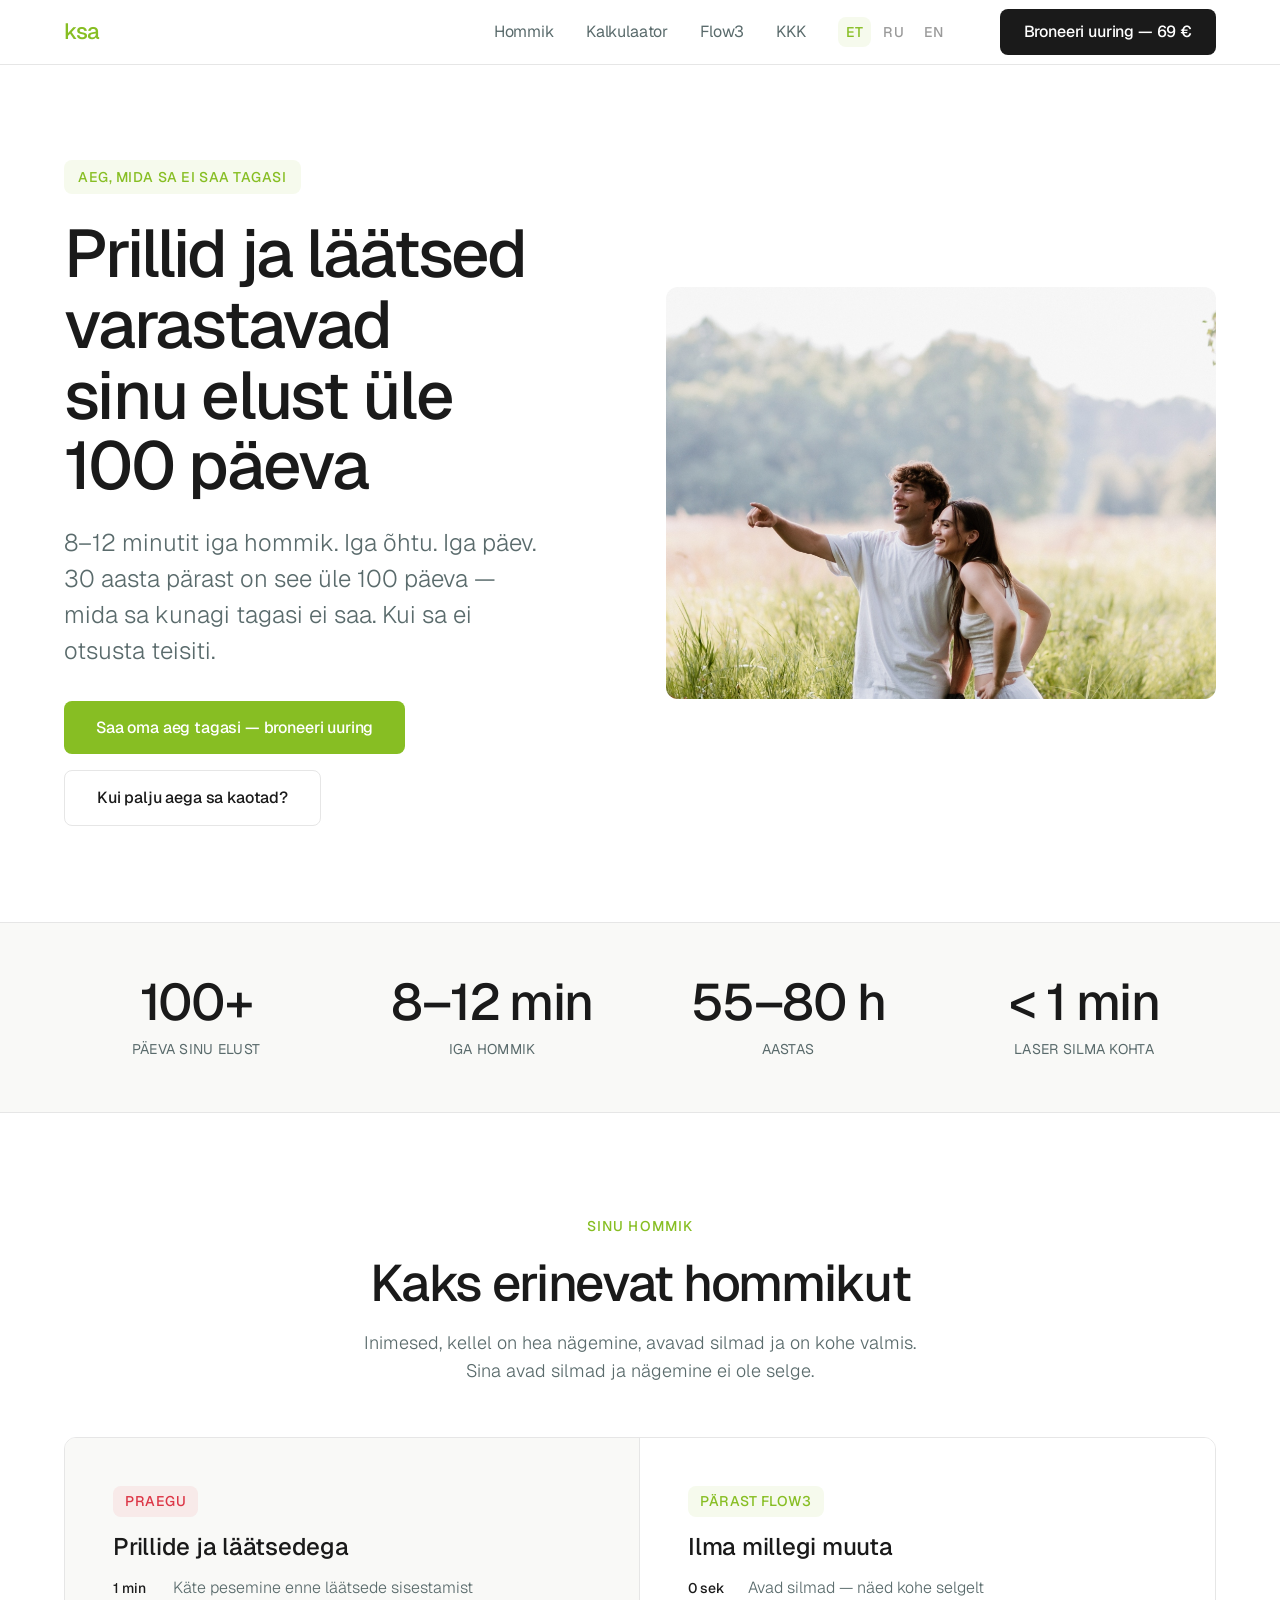
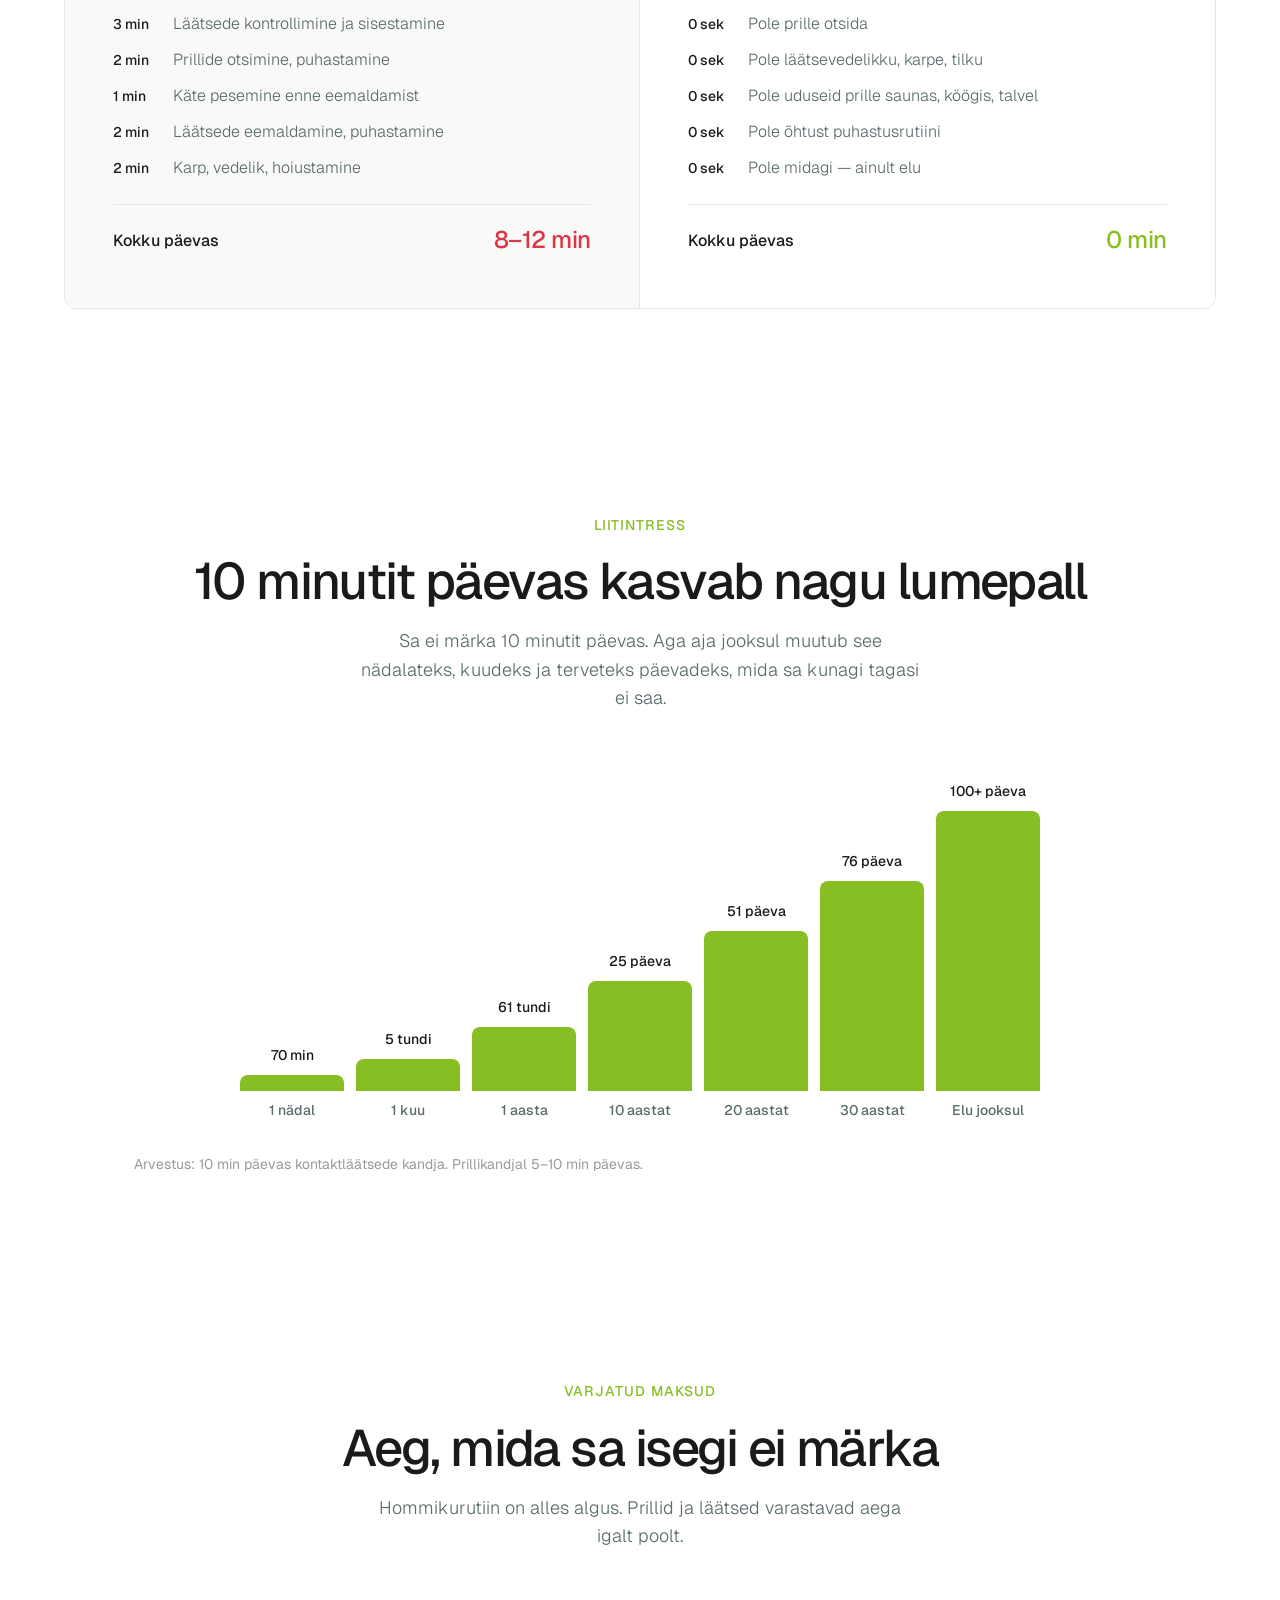
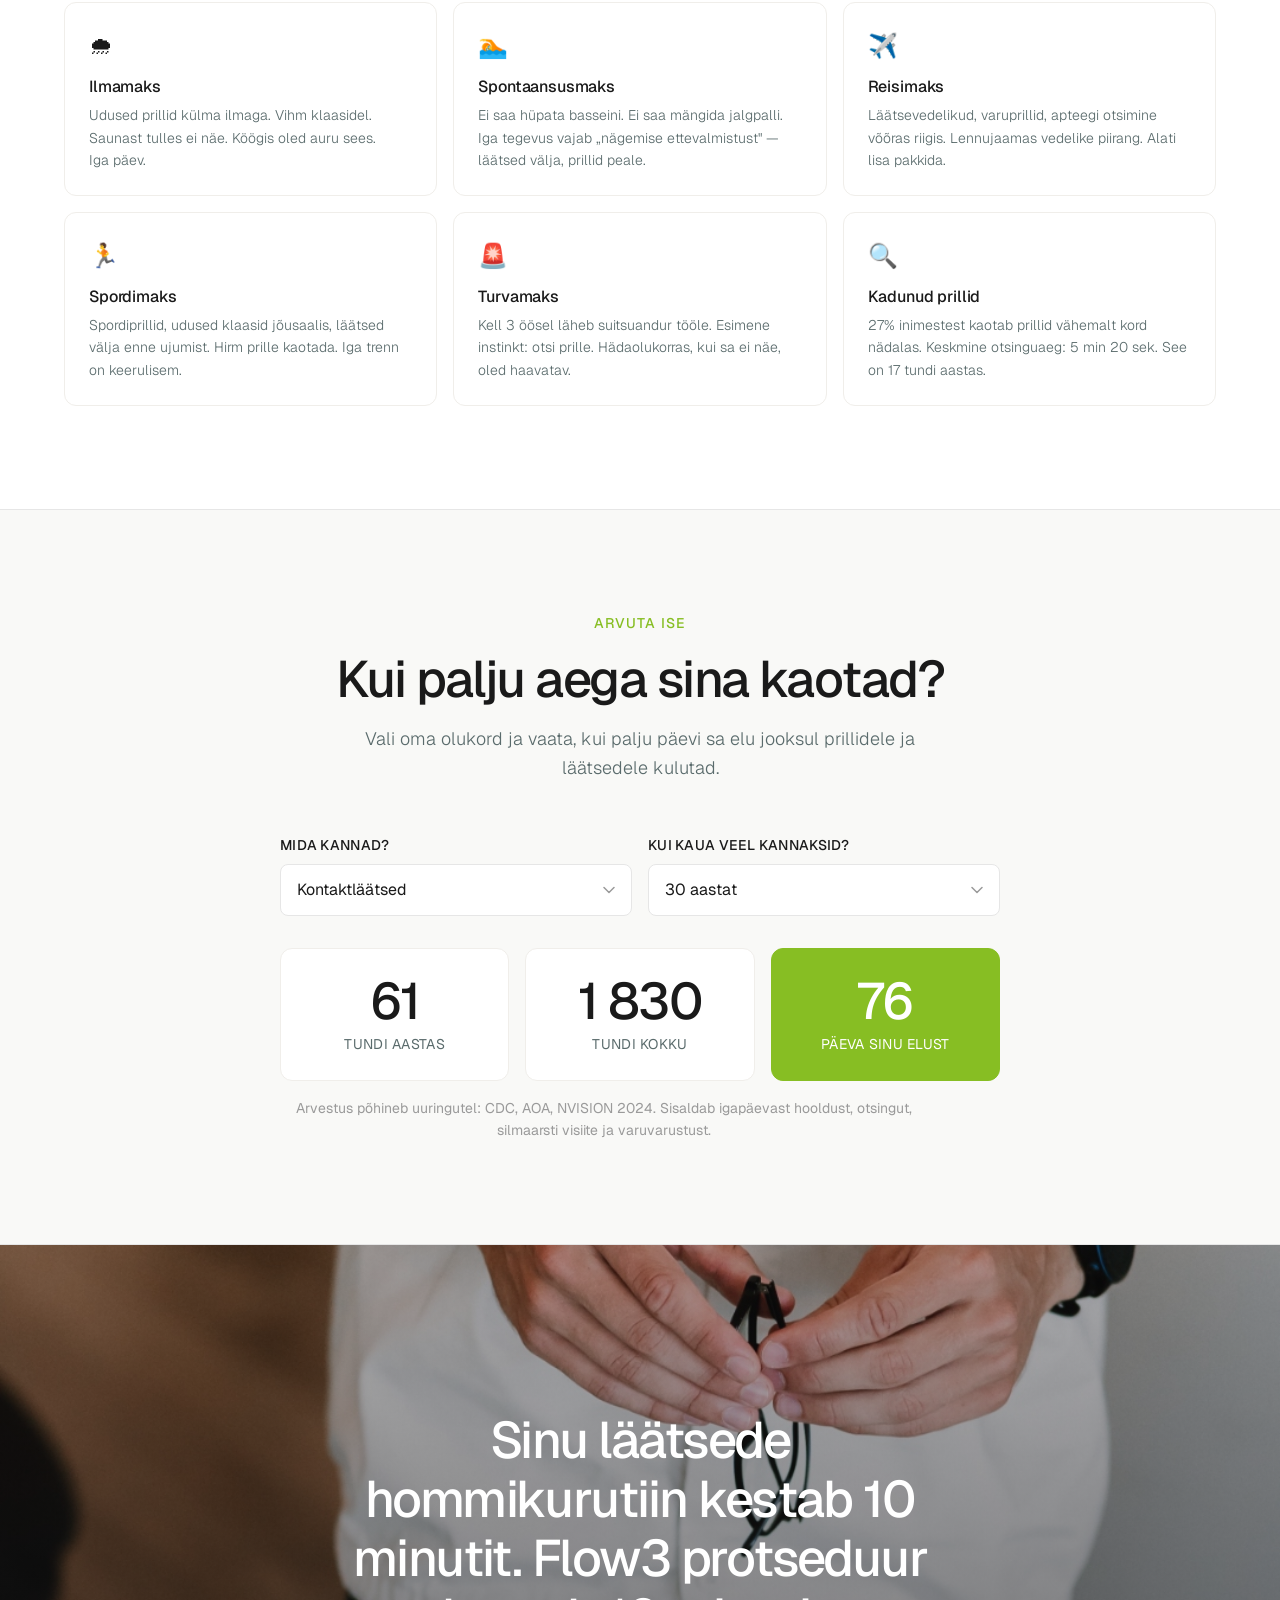
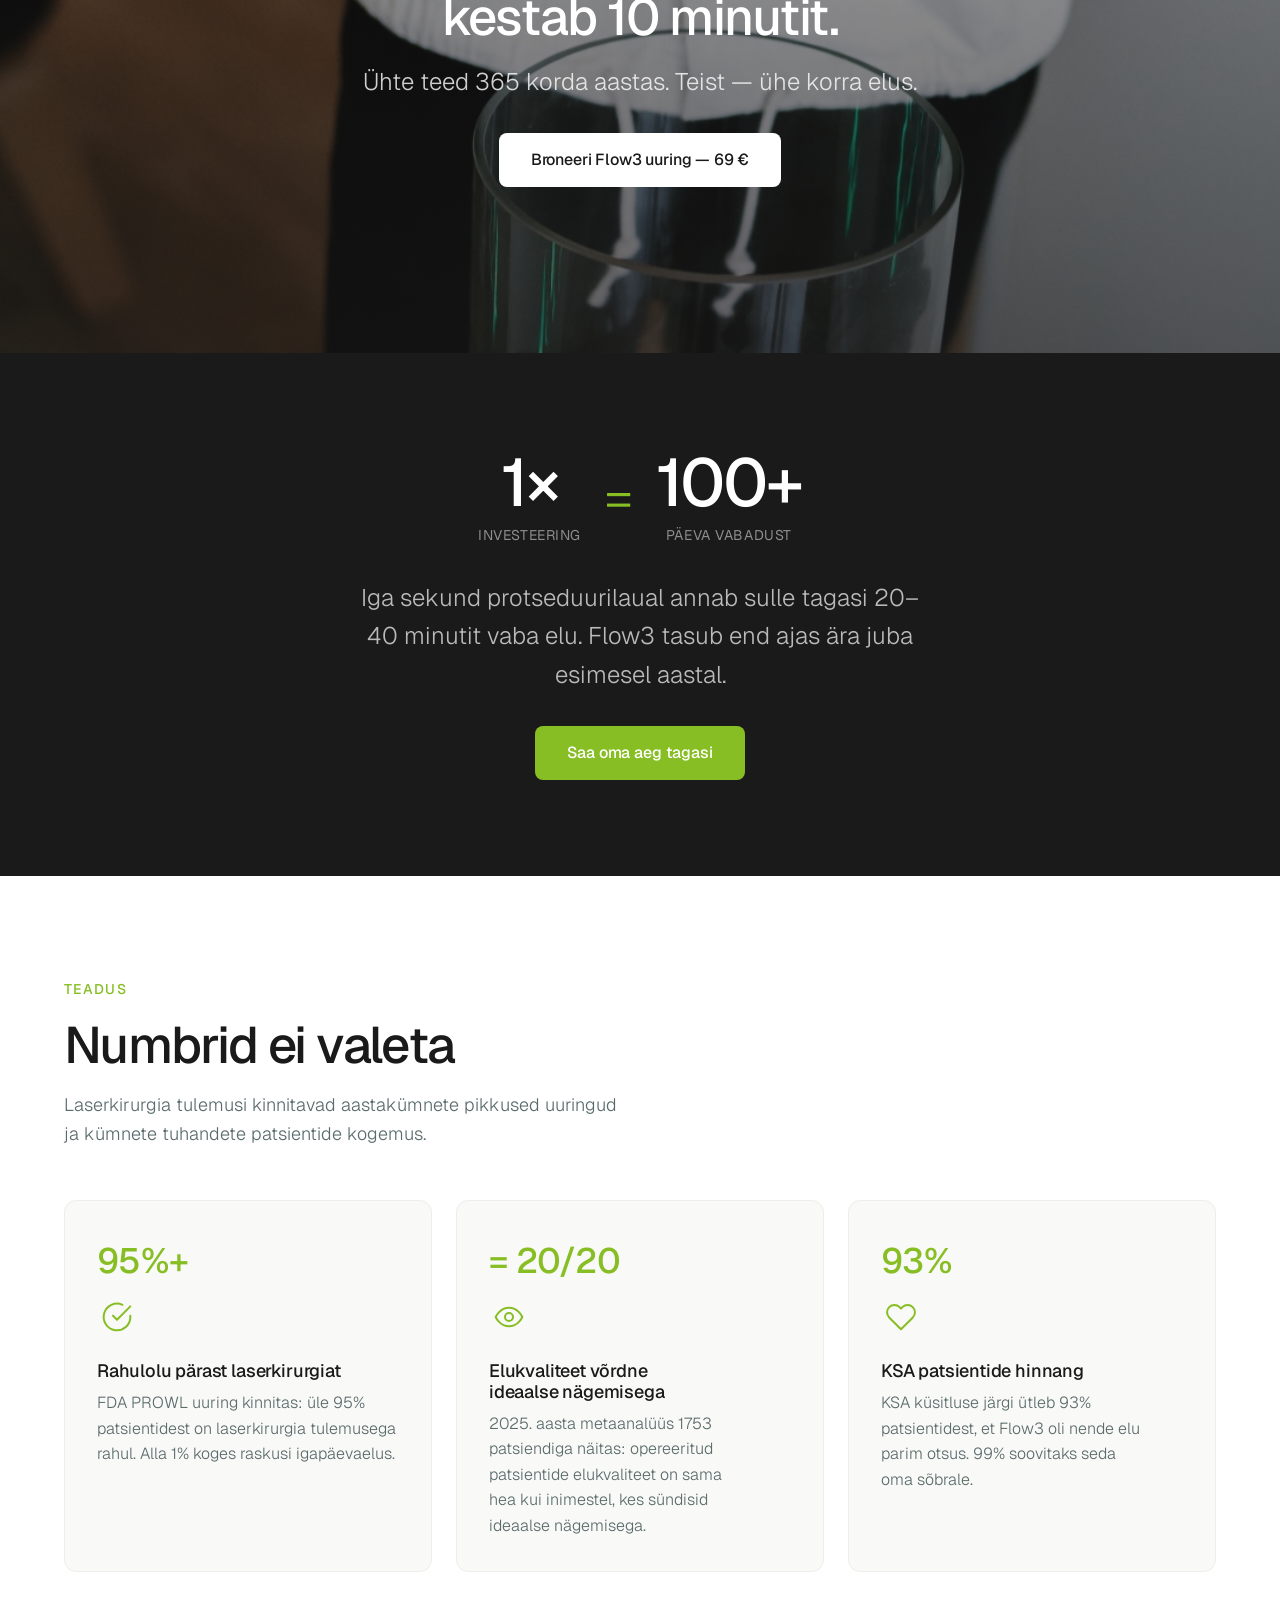
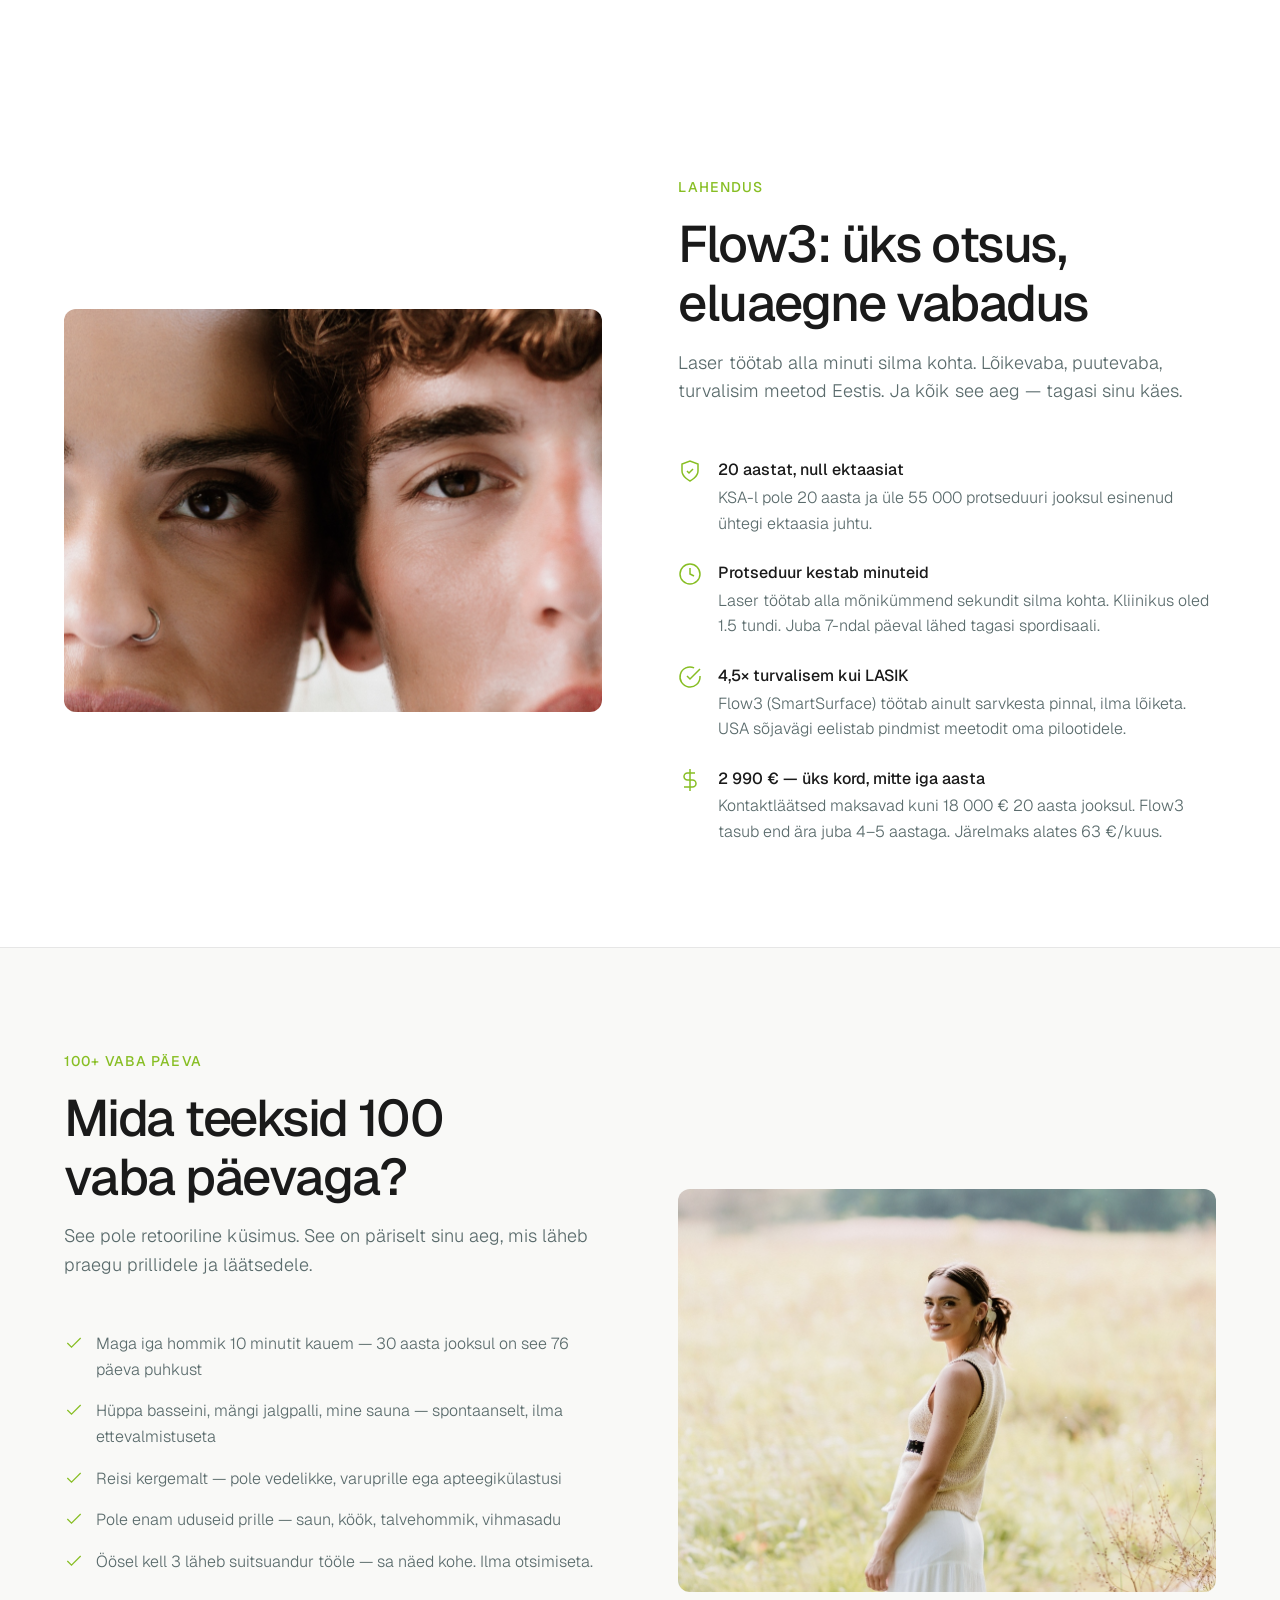
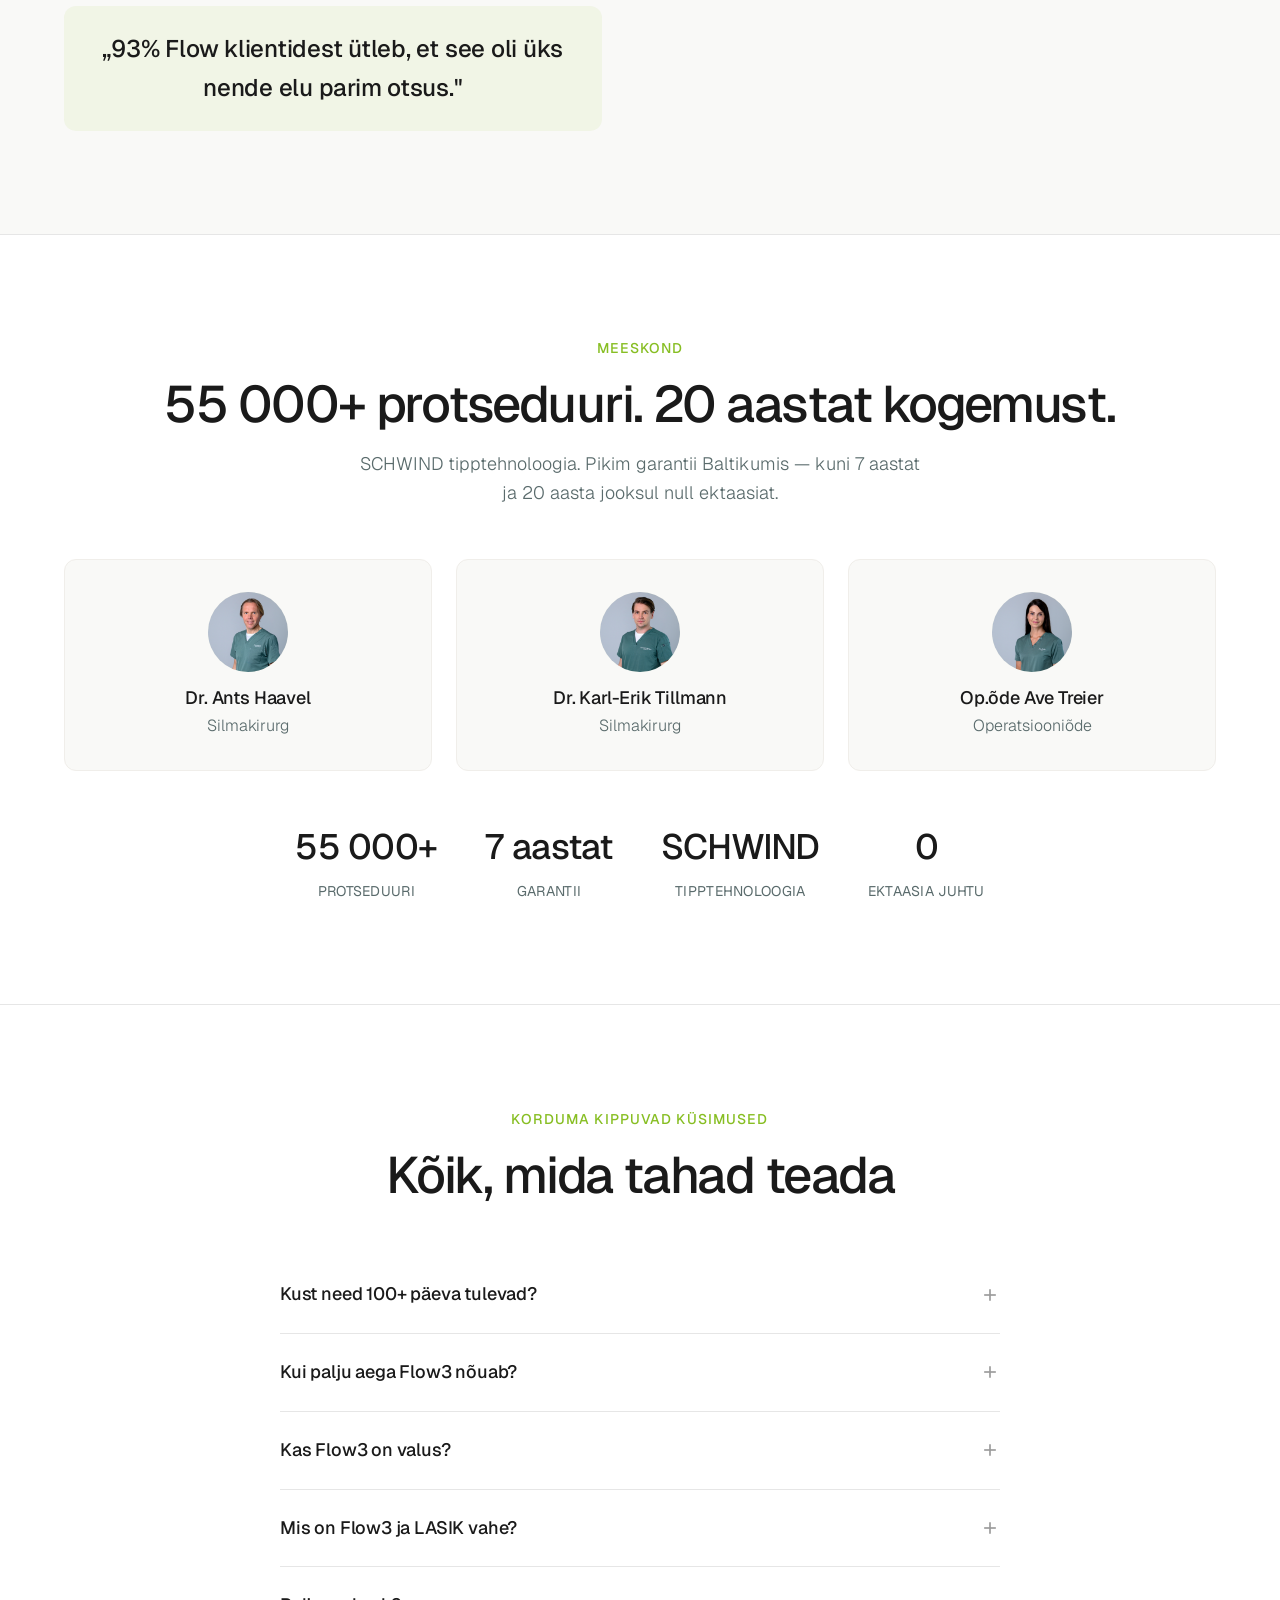
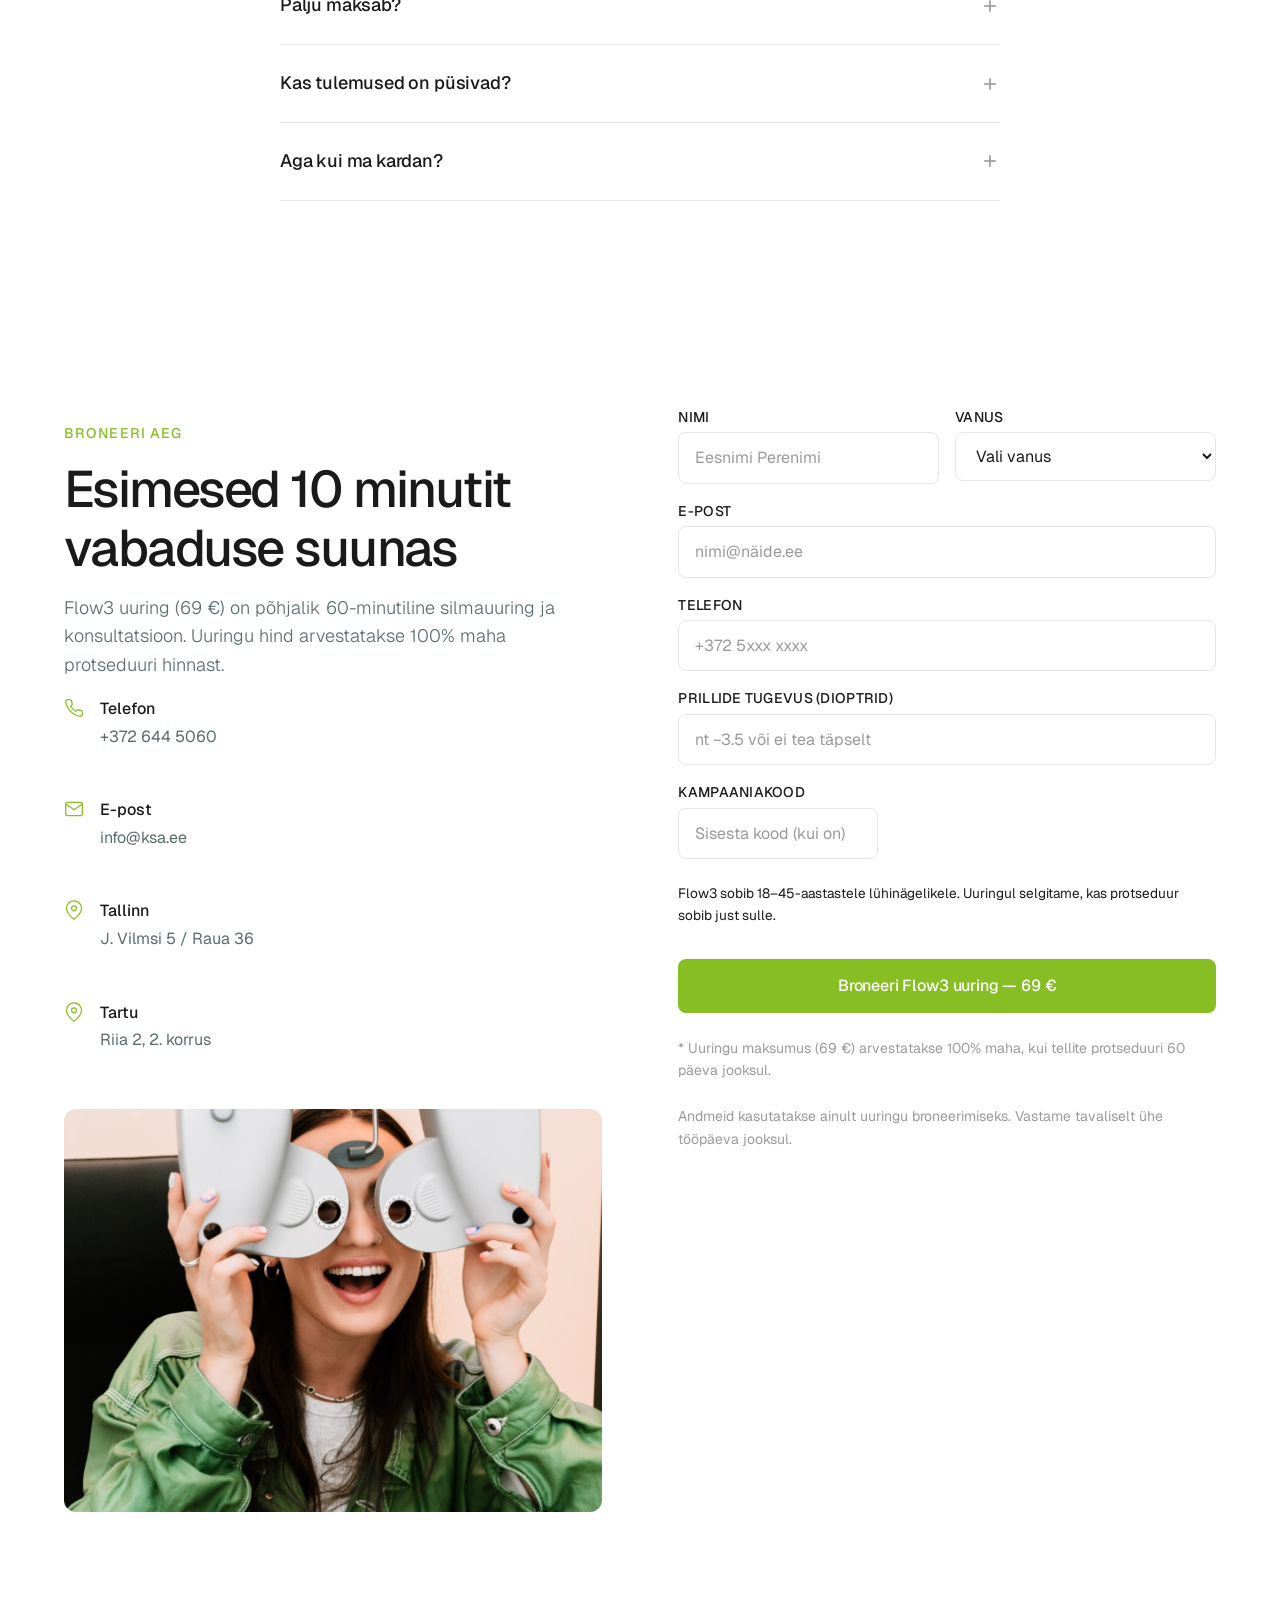
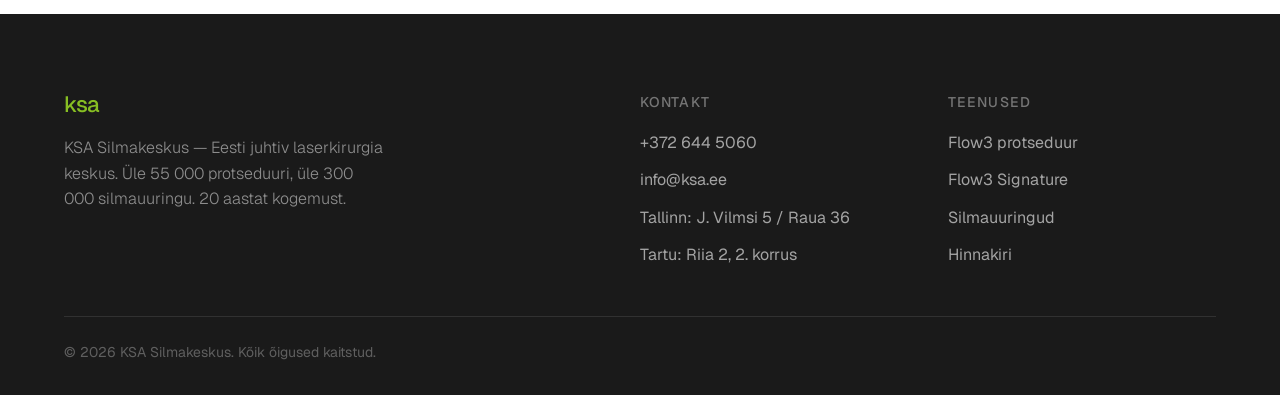
==== commit 7373cff3: "Fix: 35 000+ → 55 000+ across all three language files" ====
--- a/index.html
+++ b/index.html
@@ -47,11 +47,118 @@
 <noscript><img height="1" width="1" style="display:none"
 src="https://www.facebook.com/tr?id=116445785392738&ev=PageView&noscript=1"/></noscript>
 <!-- End Meta Pixel Code -->
+<!-- KSA Silmakeskus Schema Markup — LLM & Search Optimization -->
+<script type="application/ld+json">
+{
+  "@context": "https://schema.org",
+  "@type": "MedicalOrganization",
+  "name": "KSA Silmakeskus",
+  "alternateName": ["KSA Eye Centre", "KSA Глазной Центр"],
+  "url": "https://ksa.ee",
+  "logo": "https://ksa.ee/logo.png",
+  "description": "Estonia's leading laser eye surgery clinic. 55,000+ procedures, 0 ectasia cases in 20+ years. Flow3 SmartSurface touch-free laser vision correction.",
+  "foundingDate": "2005",
+  "telephone": "+372 644 5060",
+  "email": "info@ksa.ee",
+  "address": [
+    {
+      "@type": "PostalAddress",
+      "streetAddress": "J. Vilmsi 5",
+      "addressLocality": "Tallinn",
+      "postalCode": "10126",
+      "addressCountry": "EE"
+    },
+    {
+      "@type": "PostalAddress",
+      "streetAddress": "Riia 2, 2. korrus",
+      "addressLocality": "Tartu",
+      "addressCountry": "EE"
+    }
+  ],
+  "geo": {
+    "@type": "GeoCoordinates",
+    "latitude": "59.4370",
+    "longitude": "24.7636"
+  },
+  "openingHoursSpecification": {
+    "@type": "OpeningHoursSpecification",
+    "dayOfWeek": ["Monday","Tuesday","Wednesday","Thursday","Friday"],
+    "opens": "09:00",
+    "closes": "18:00"
+  },
+  "medicalSpecialty": "Ophthalmology",
+  "availableService": [
+    {
+      "@type": "MedicalProcedure",
+      "name": "Flow3 SmartSurface Laser Vision Correction",
+      "alternateName": "Flow3",
+      "procedureType": "NoninvasiveProcedure",
+      "description": "Energy-optimized touch-free laser vision correction using 25-50% less energy than competitors. No incision, no flap. Clear vision next day.",
+      "howPerformed": "SCHWIND AMARIS laser reshapes cornea surface without touching it. Procedure takes under 1 minute per eye.",
+      "preparation": "60-minute comprehensive eye examination (€69, fully deducted from procedure cost)",
+      "followup": "Up to 7-year guarantee — longest in the Baltics",
+      "status": "https://schema.org/ActiveActionStatus",
+      "offers": [
+        {
+          "@type": "Offer",
+          "name": "Flow3 Standard",
+          "price": "2990",
+          "priceCurrency": "EUR",
+          "description": "Both eyes. Instalment from €63/month via Inbank or LHV."
+        },
+        {
+          "@type": "Offer",
+          "name": "Flow3 Signature",
+          "price": "3990",
+          "priceCurrency": "EUR"
+        },
+        {
+          "@type": "Offer",
+          "name": "Flow3 Eye Examination",
+          "price": "69",
+          "priceCurrency": "EUR",
+          "description": "60-minute comprehensive exam. 100% deducted from procedure price if patient proceeds within 60 days."
+        }
+      ]
+    }
+  ],
+  "employee": [
+    {
+      "@type": "Physician",
+      "name": "Dr. Ants Haavel",
+      "jobTitle": "CEO and Ophthalmic Surgeon",
+      "description": "20+ years experience in laser eye surgery. Performed 55,000+ procedures with 0 ectasia cases."
+    },
+    {
+      "@type": "Physician",
+      "name": "Dr. Karl-Erik Tillmann",
+      "jobTitle": "Ophthalmic Surgeon"
+    }
+  ],
+  "aggregateRating": {
+    "@type": "AggregateRating",
+    "ratingValue": "4.9",
+    "reviewCount": "2500",
+    "bestRating": "5"
+  },
+  "sameAs": [
+    "https://www.facebook.com/KSASilmakeskus",
+    "https://www.instagram.com/ksa_silmakeskus"
+  ],
+  "hasCredential": {
+    "@type": "EducationalOccupationalCredential",
+    "credentialCategory": "Medical License",
+    "description": "55,000+ laser procedures performed. Zero ectasia cases in 20+ year history. SCHWIND certified centre."
+  },
+  "keywords": "laser eye surgery Estonia, Flow3, silma laseroperatsioon, лазерная коррекция зрения Таллинн, SmartSurface, touch-free laser, KSA Silmakeskus"
+}
+</script>
+
 </head>
 <body>
       <!-- Google Tag Manager (noscript) -->
-      <noscript><iframe src="https://www.googletagmanager.com/ns.html?id=GTM-KCZVRJ8" height="0" width="0" style="display:none;visibility:hidden"></iframe>iframe></noscript>
-    <!-- End Google Tag Manager (noscript) --></noscript>
+      <noscript><iframe src="https://www.googletagmanager.com/ns.html?id=GTM-KCZVRJ8" height="0" width="0" style="display:none;visibility:hidden"></iframe></noscript>
+    <!-- End Google Tag Manager (noscript) -->
 
 <!-- ===== HEADER ===== -->
 <header class="header" id="header">
@@ -426,7 +533,7 @@
             <svg class="solution__feature-icon" viewBox="0 0 24 24" fill="none" stroke="currentColor" stroke-width="1.5"><path d="M12 22s8-4 8-10V5l-8-3-8 3v7c0 6 8 10 8 10z"/><path d="m9 12 2 2 4-4"/></svg>
             <div class="solution__feature-text">
               <strong>20 aastat, null ektaasiat</strong>
-              KSA-l pole 20 aasta ja üle 35 000 protseduuri jooksul esinenud ühtegi ektaasia juhtu.
+              KSA-l pole 20 aasta ja üle 55 000 protseduuri jooksul esinenud ühtegi ektaasia juhtu.
             </div>
           </div>
           <div class="solution__feature">
@@ -501,7 +608,7 @@
 <section class="team" id="meeskond">
   <div class="container">
     <div class="section__label" style="text-align:center;">Meeskond</div>
-    <h2 class="section__title" style="text-align:center;">35 000+ protseduuri. 20 aastat kogemust.</h2>
+    <h2 class="section__title" style="text-align:center;">55 000+ protseduuri. 20 aastat kogemust.</h2>
     <p class="section__subtitle" style="text-align:center;margin-left:auto;margin-right:auto;">SCHWIND tipptehnoloogia. Pikim garantii Baltikumis — kuni 7 aastat ja 20 aasta jooksul null ektaasiat.</p>
 
     <div class="team__grid">
@@ -524,7 +631,7 @@
 
     <div class="team__trust reveal">
       <div class="team__trust-item">
-        <div class="team__trust-number">35 000+</div>
+        <div class="team__trust-number">55 000+</div>
         <div class="team__trust-label">protseduuri</div>
       </div>
       <div class="team__trust-item">
@@ -715,7 +822,7 @@
         <svg viewBox="0 0 120 48" fill="none" xmlns="http://www.w3.org/2000/svg" style="height:28px;width:auto;" aria-hidden="true">
           <text x="0" y="36" font-family="Geist, sans-serif" font-weight="500" font-size="38" fill="#87be23" letter-spacing="-2">ksa</text>
         </svg>
-        <p>KSA Silmakeskus — Eesti juhtiv laserkirurgia keskus. Üle 35 000 protseduuri, üle 300 000 silmauuringu. 20 aastat kogemust.</p>
+        <p>KSA Silmakeskus — Eesti juhtiv laserkirurgia keskus. Üle 55 000 protseduuri, üle 300 000 silmauuringu. 20 aastat kogemust.</p>
       </div>
       <div>
         <p class="footer__heading">Kontakt</p>
@@ -870,7 +977,7 @@
       form.style.display = 'none';
       document.getElementById('formSuccess').classList.add('active');
       // Fire Google Ads conversion event
-      gtag('event', 'conversion', {'send_to': 'AW-18030087653/lXXnCMHKwI8cEOWbtZVD'});
+      gtag('event', 'conversion', {'send_to': 'AW-18030087653/3TGOCJlR35IcEOWbtZVD'});
       // Fire GTM conversion event
       window.dataLayer = window.dataLayer || [];
       window.dataLayer.push({
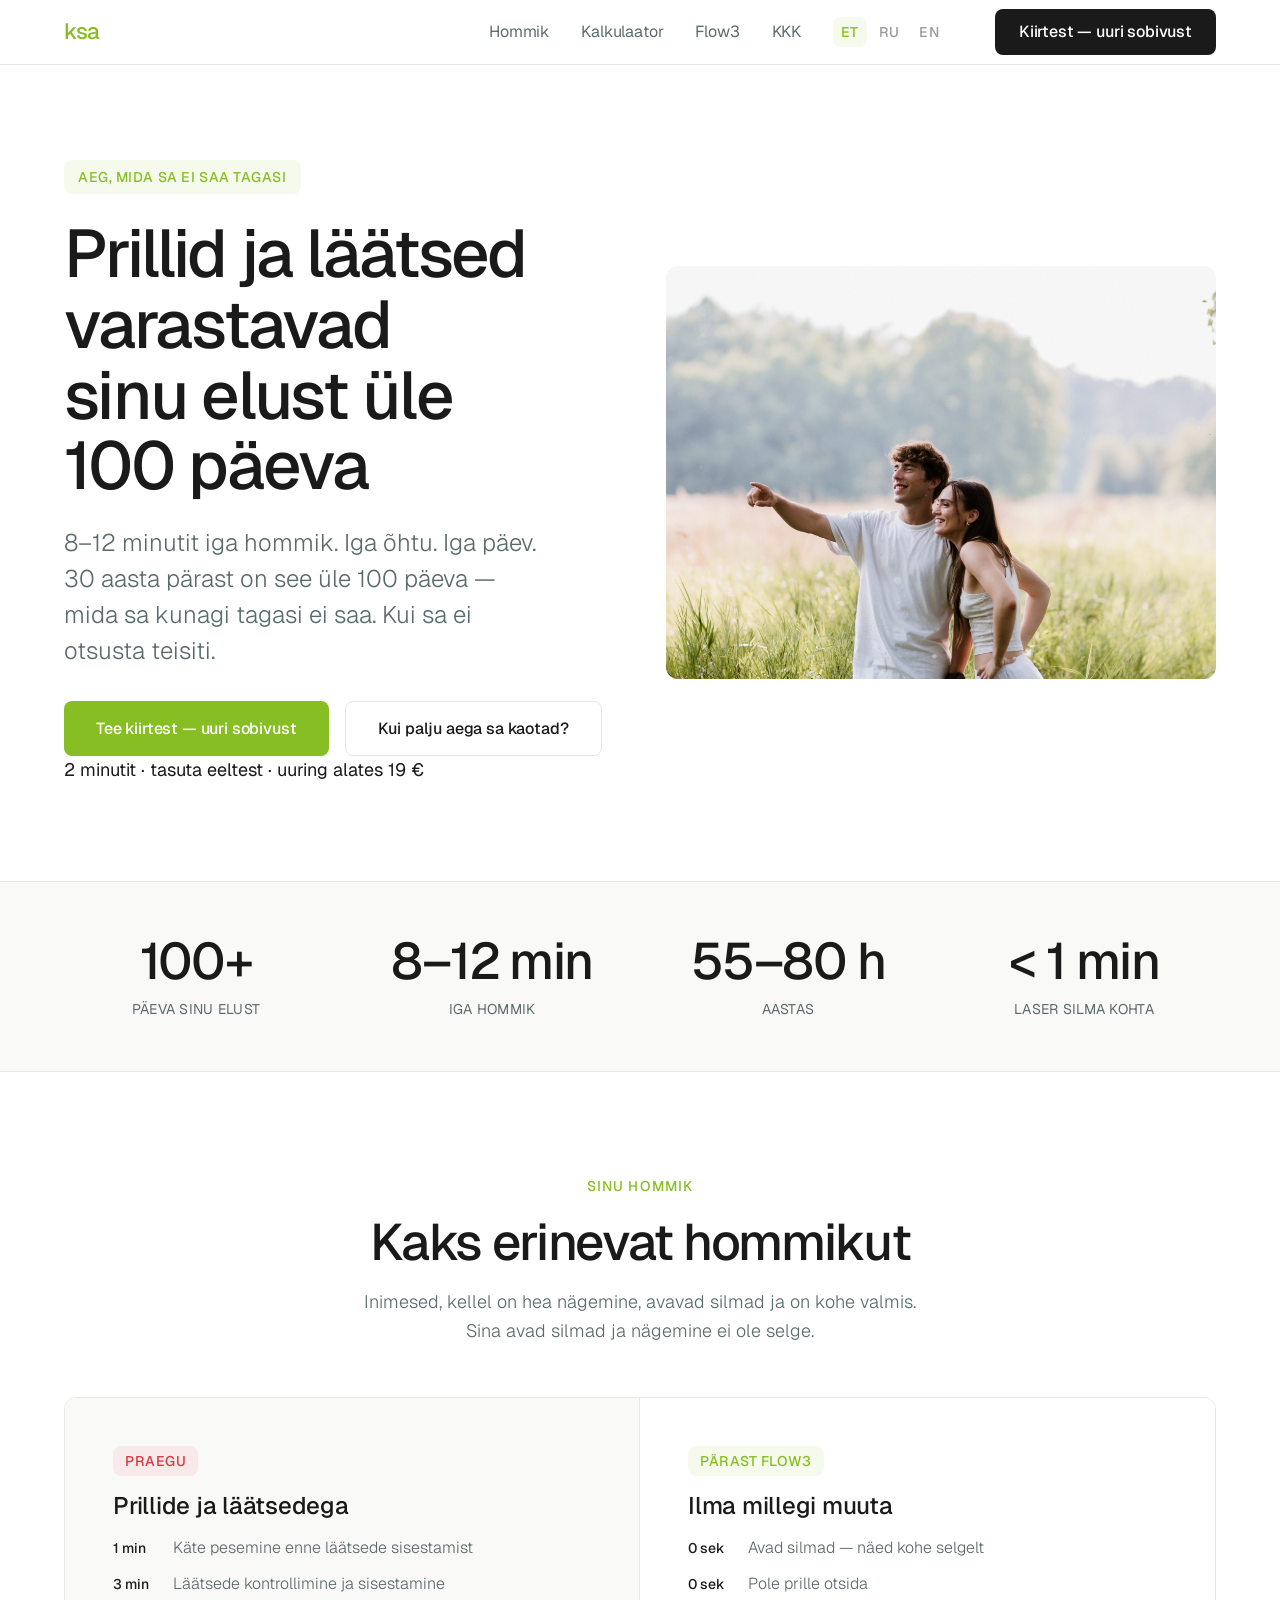
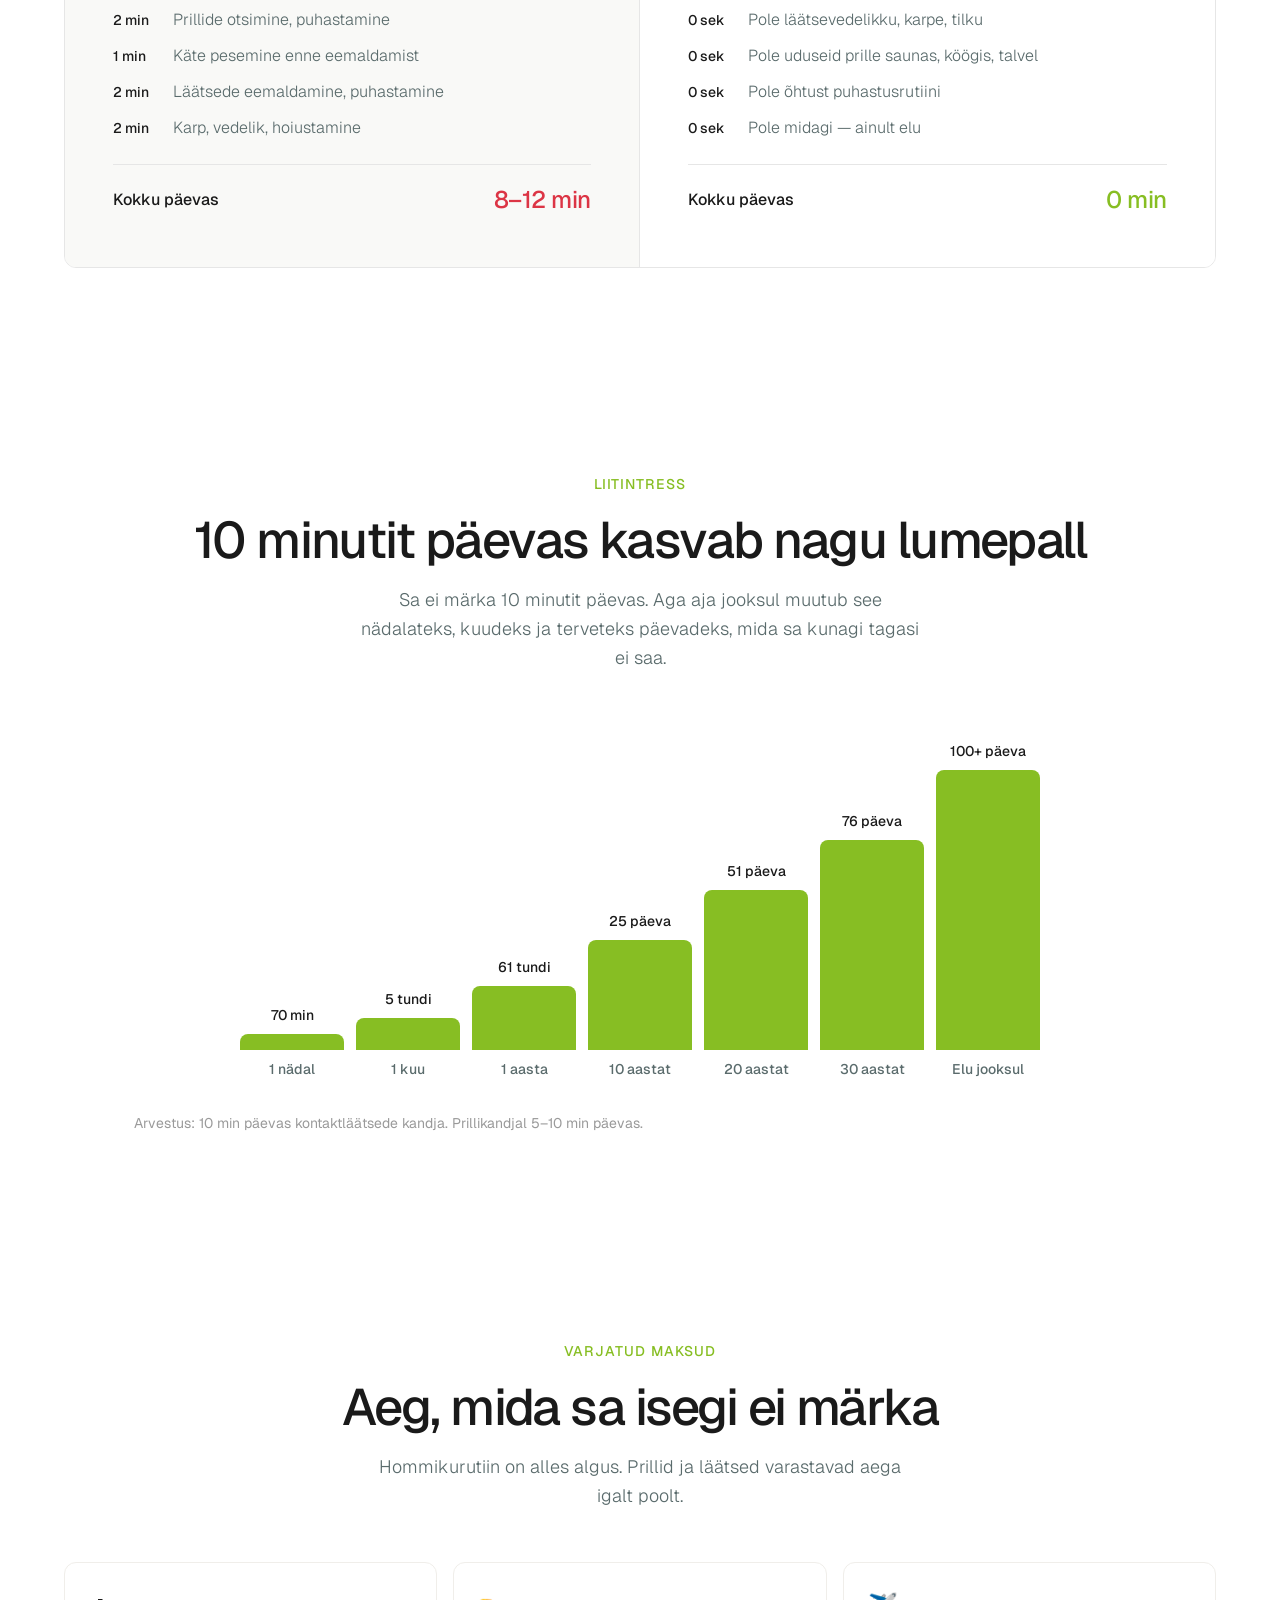
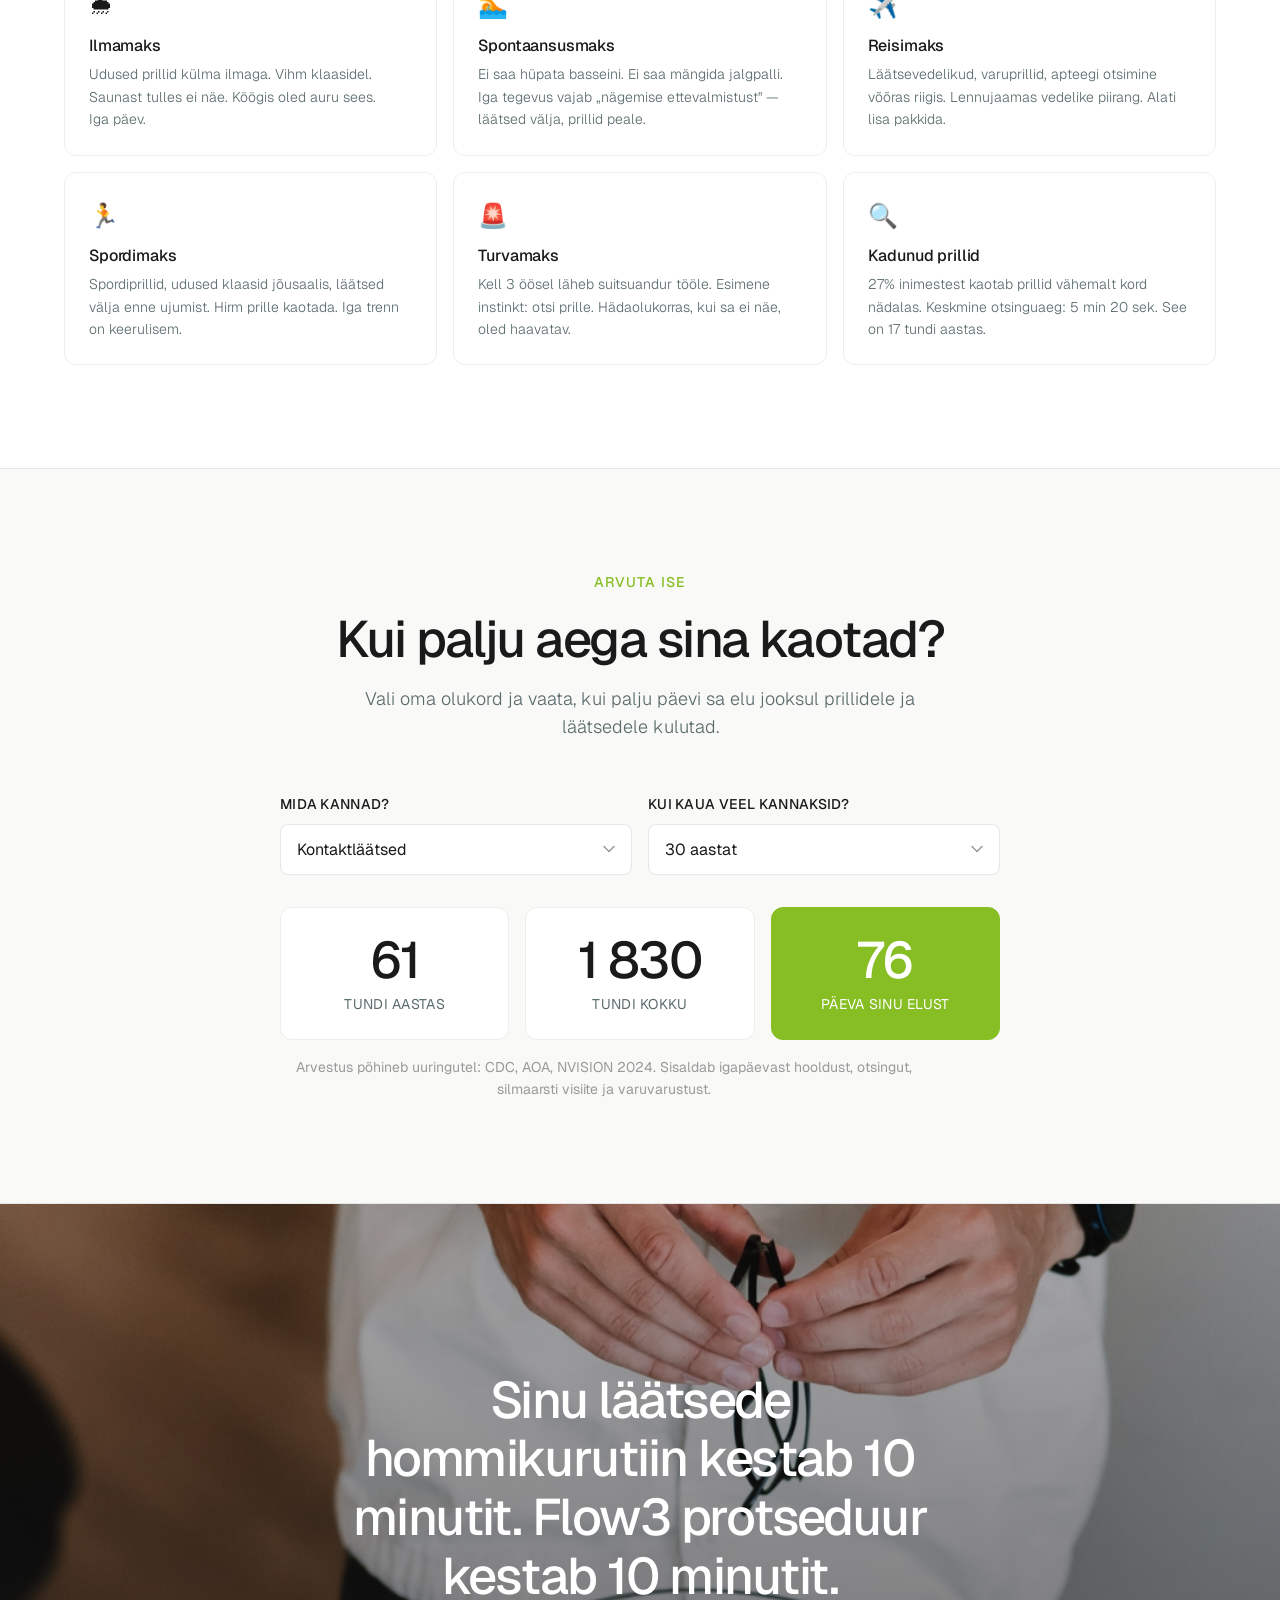
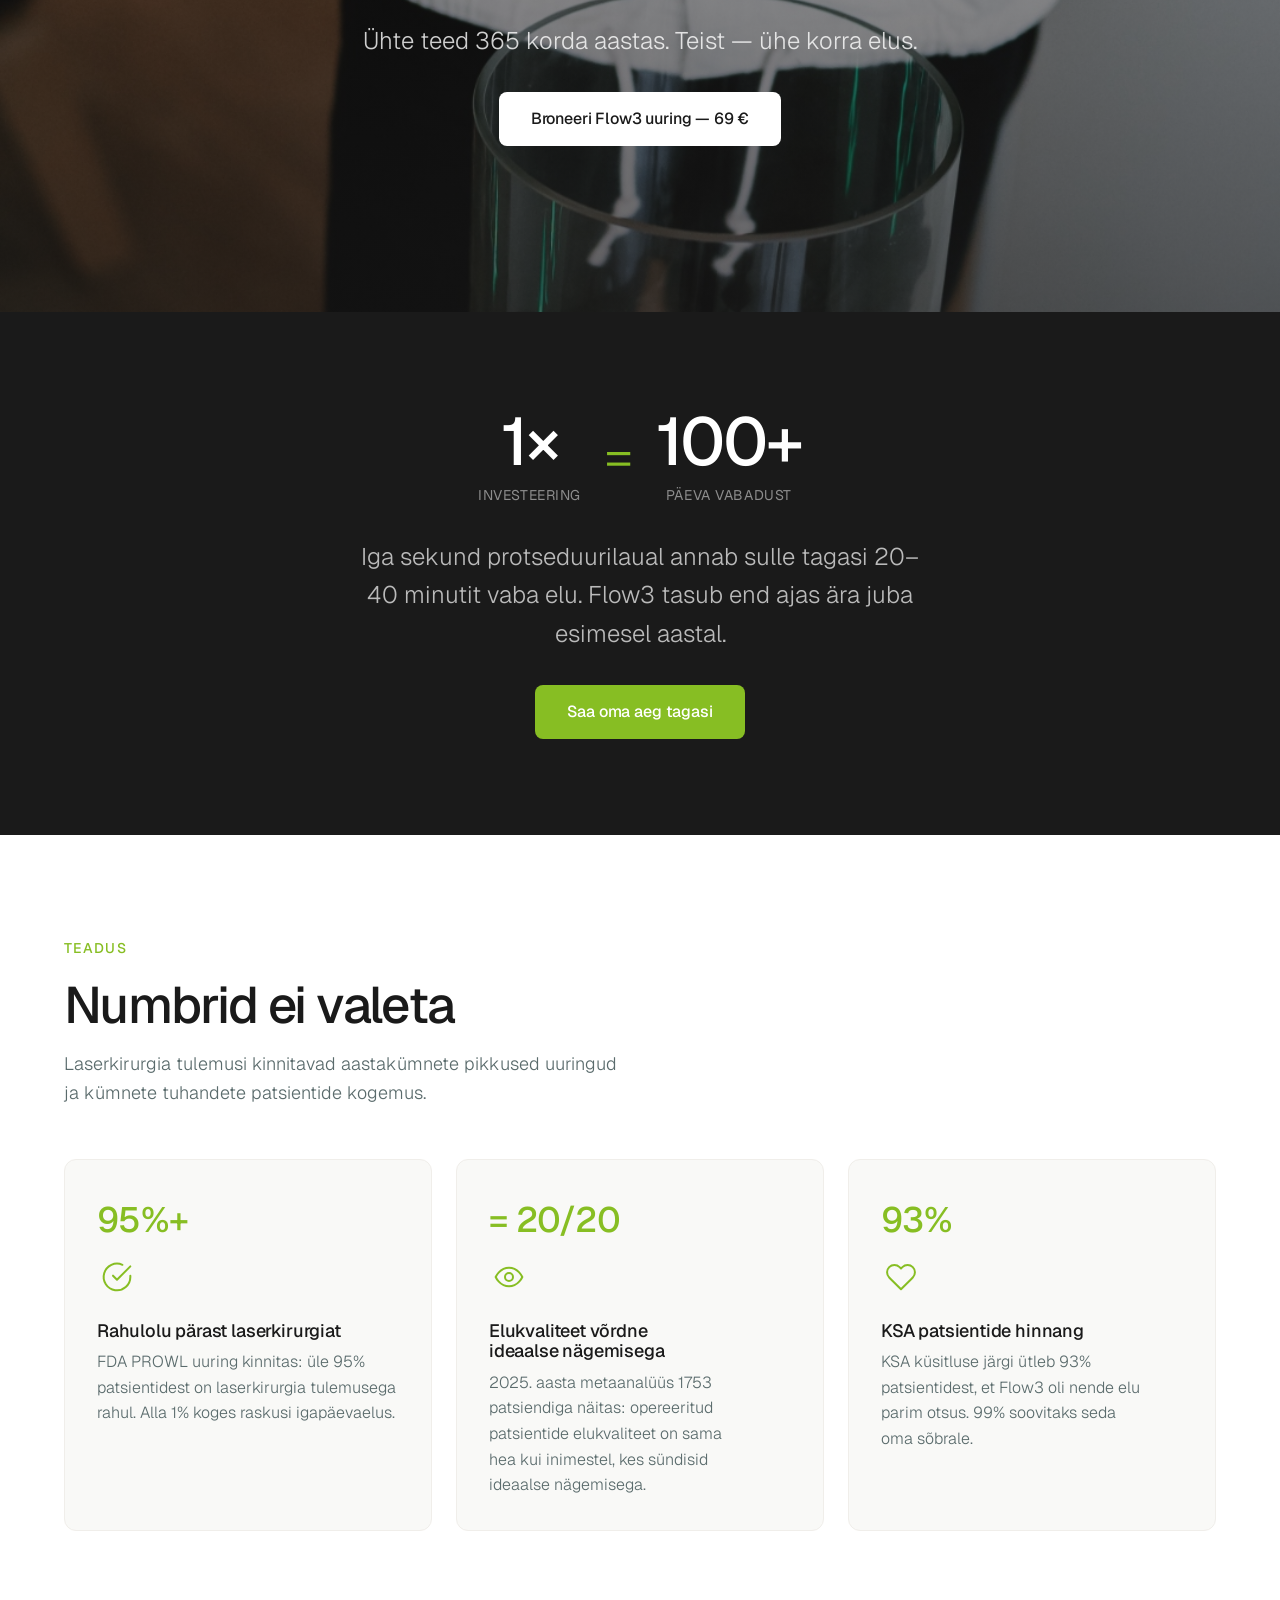
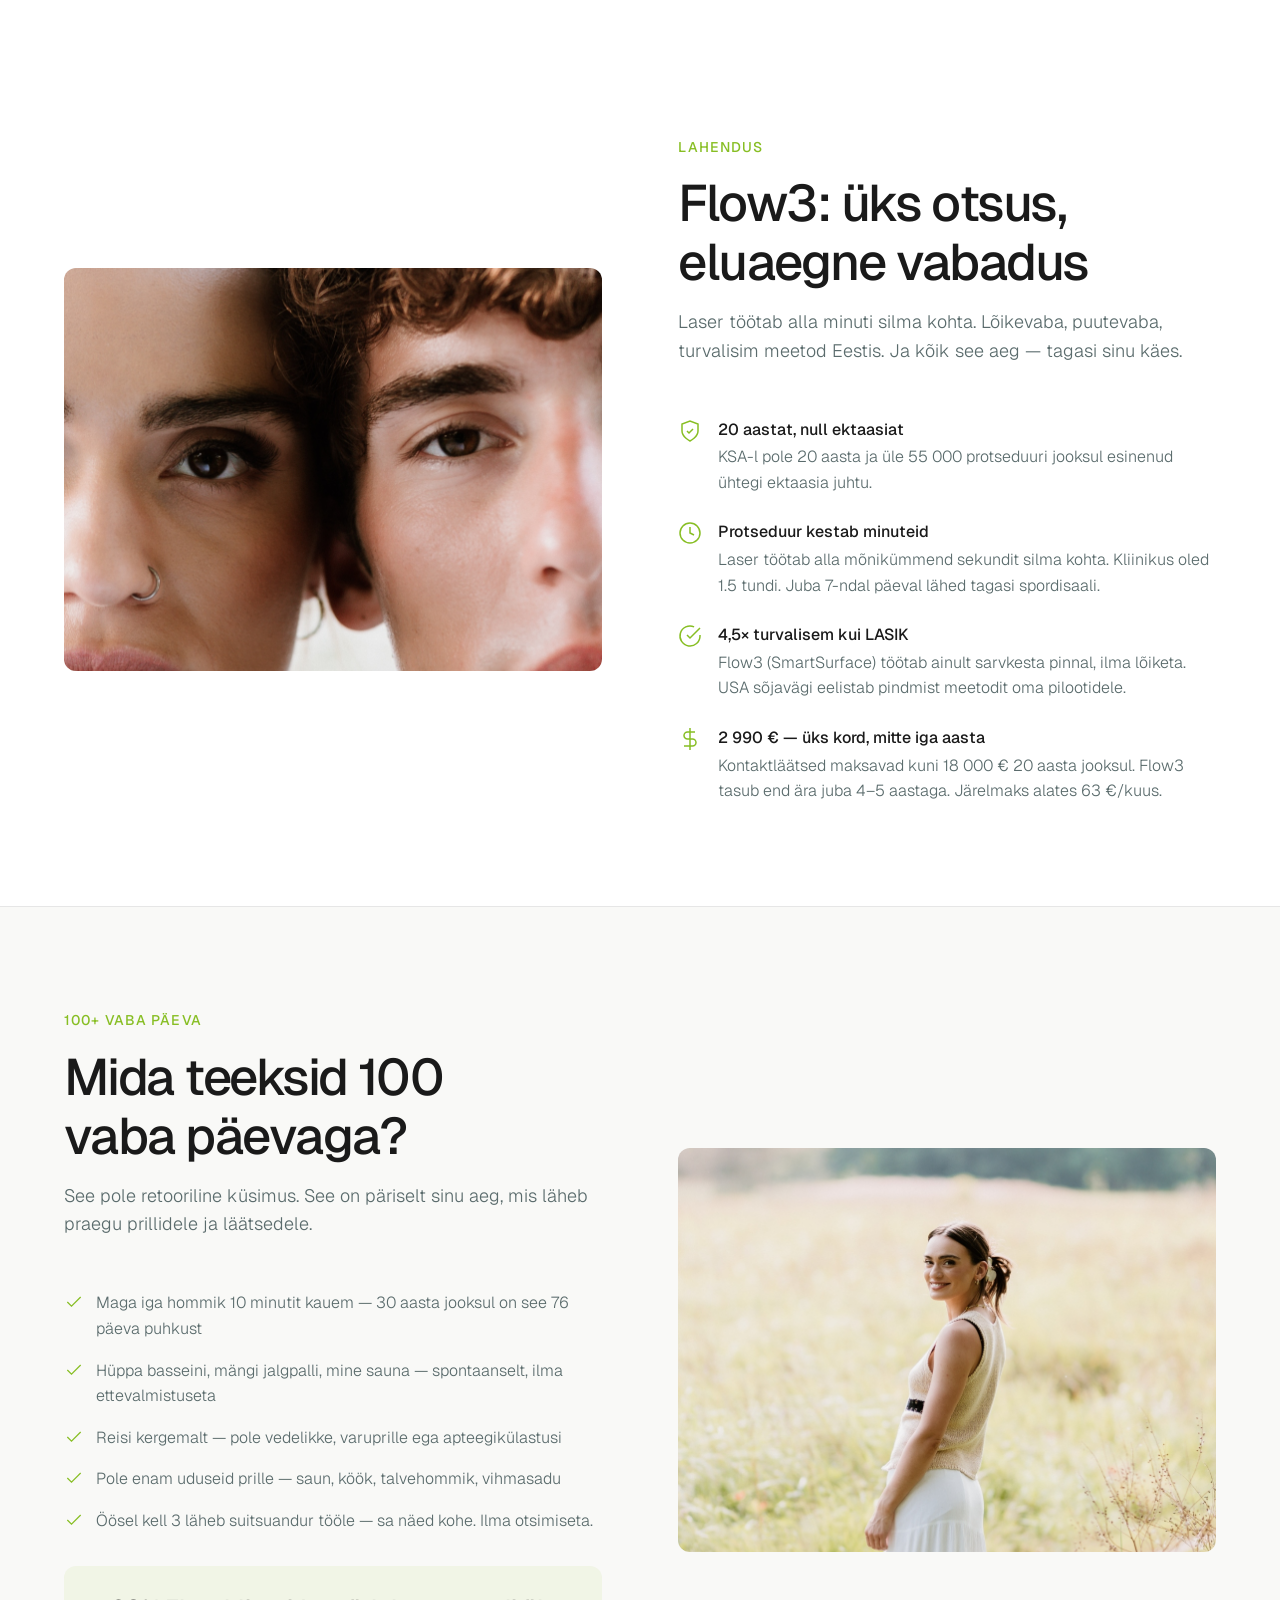
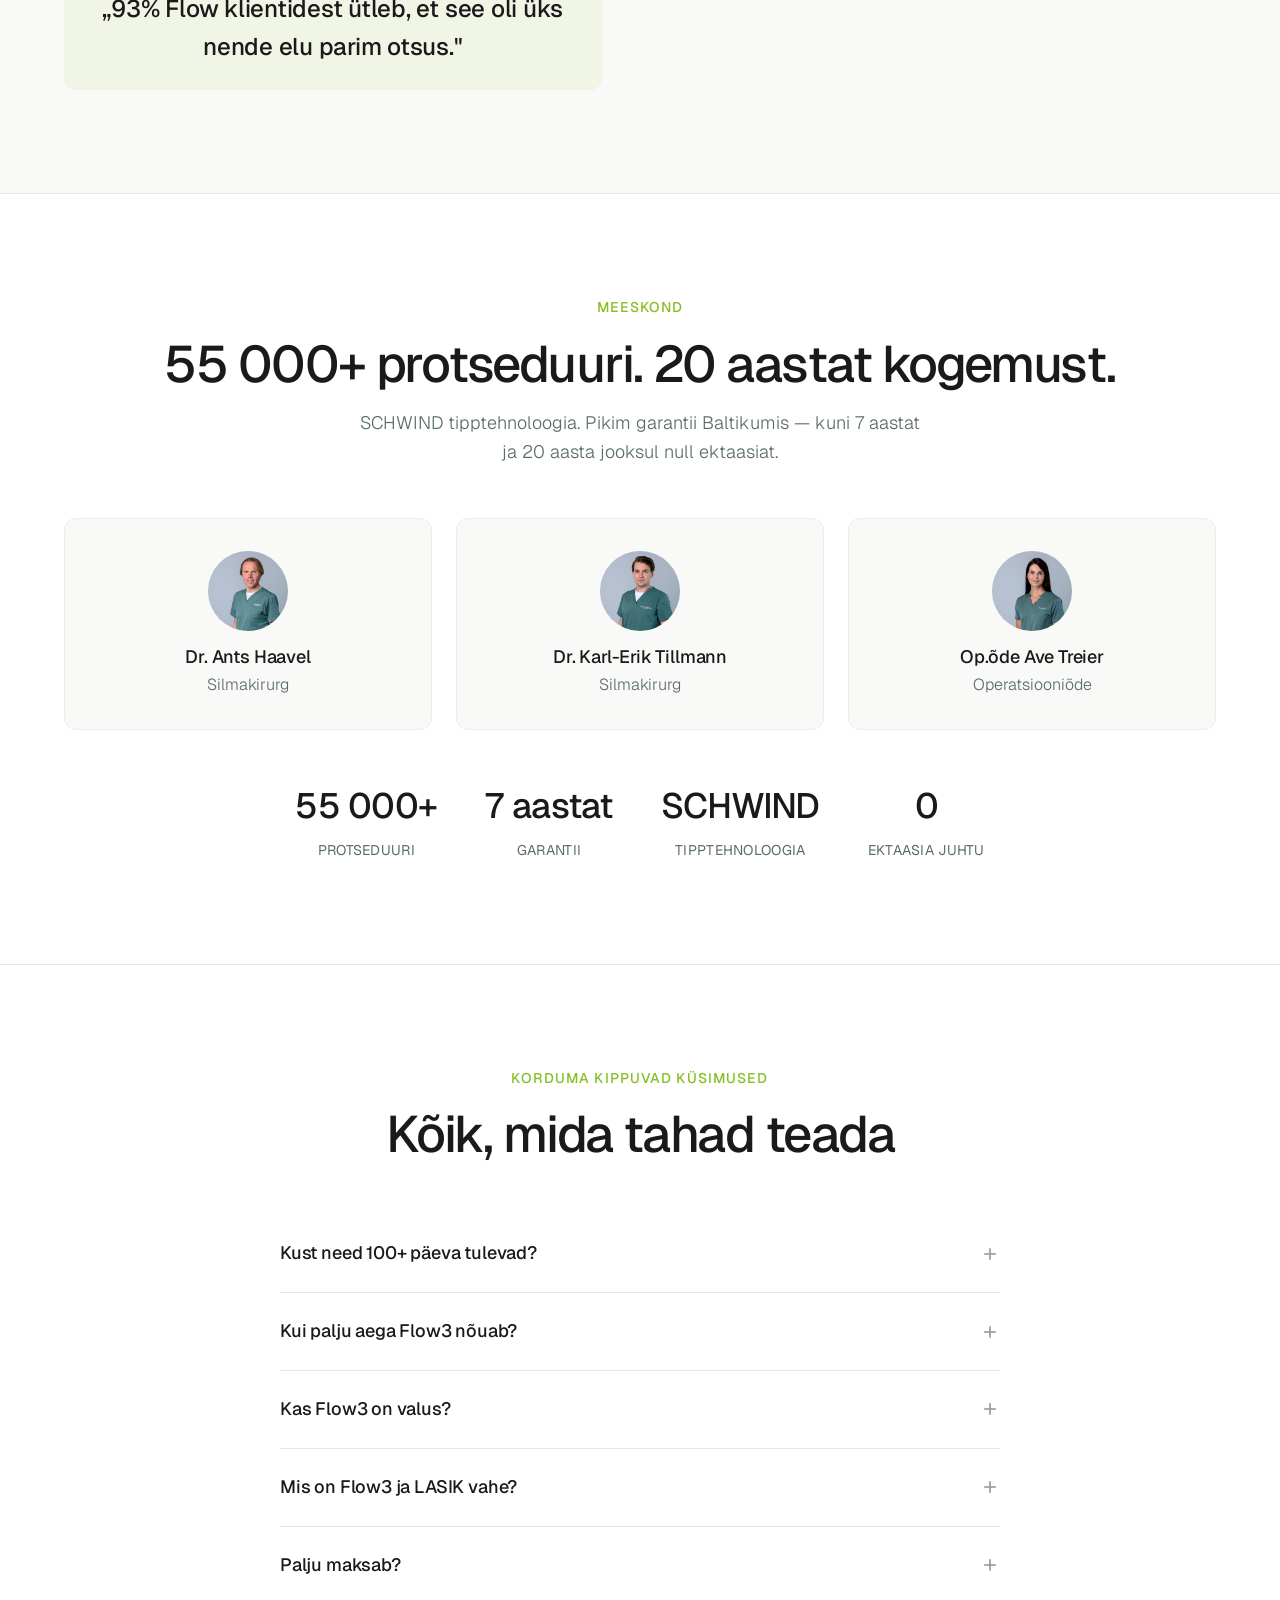
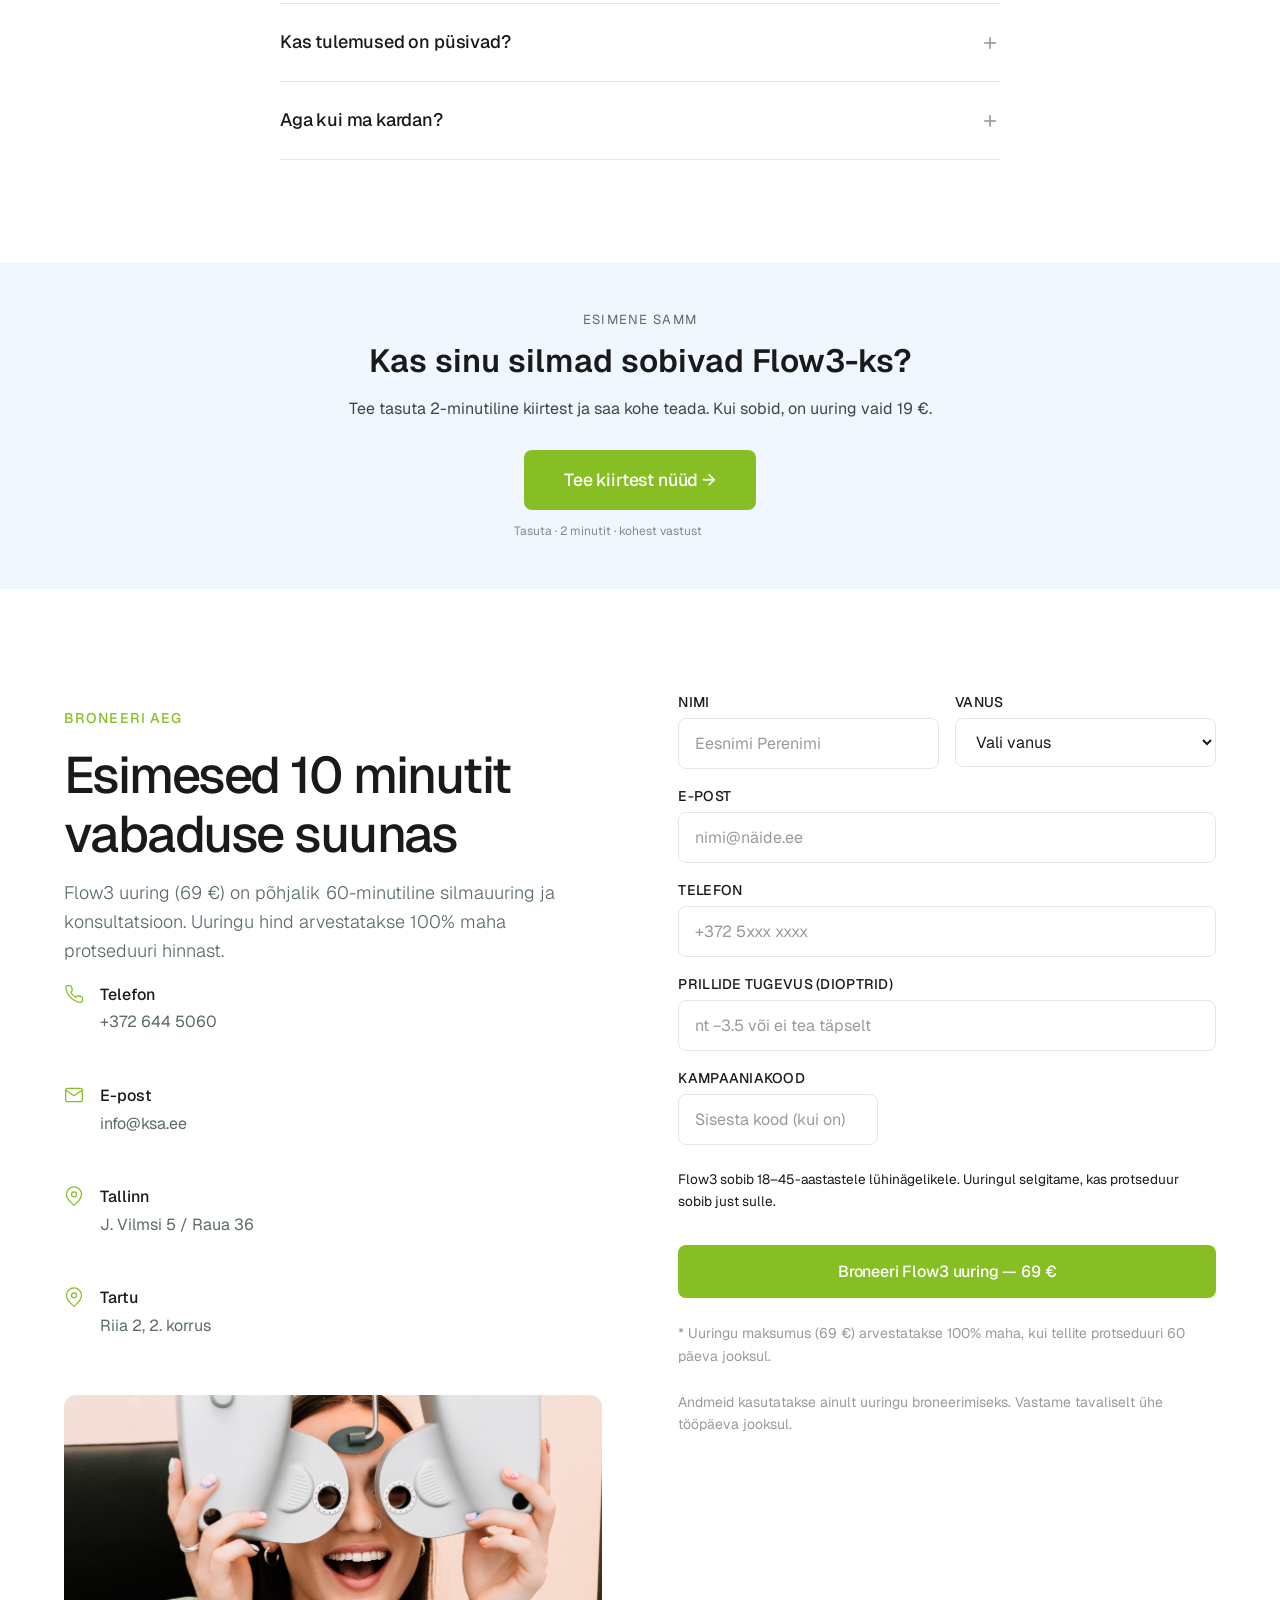
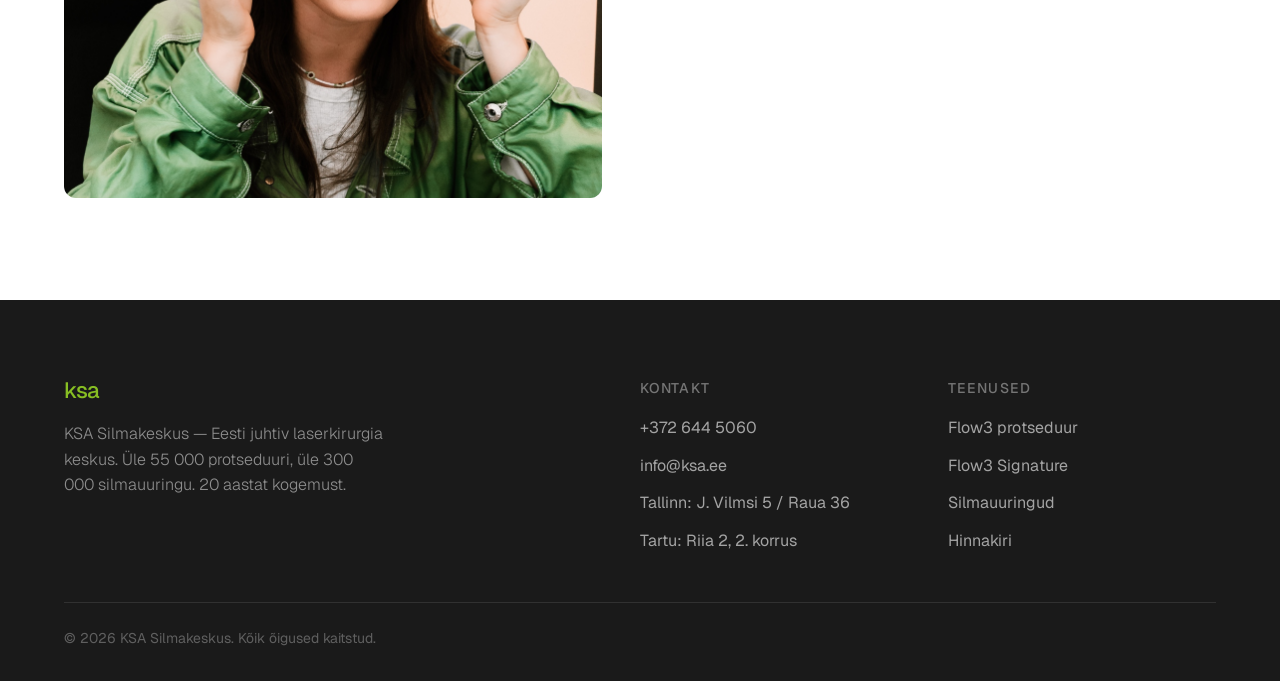
==== commit c5987b0a: "Add kiirtest.ksa.ee CTA funnel + improve EN copy and SEO Co-Authored-By: Claude Sonnet 4.6 <noreply@" ====
--- a/index.html
+++ b/index.html
@@ -178,7 +178,7 @@
         <a href="/ru">RU</a>
         <a href="/en">EN</a>
       </div>
-      <a href="#broneeri" class="header__cta">Broneeri uuring — 69 €</a>
+      <a href="https://kiirtest.ksa.ee" class="header__cta" target="_blank" rel="noopener noreferrer">Kiirtest — uuri sobivust</a>
     </nav>
     <button class="mobile-toggle" id="mobileToggle" aria-label="Menüü">
       <span></span><span></span><span></span>
@@ -195,9 +195,10 @@
         <h1 class="hero__title">Prillid ja läätsed varastavad sinu elust üle 100 päeva</h1>
         <p class="hero__subtitle">8–12 minutit iga hommik. Iga õhtu. Iga päev. 30 aasta pärast on see üle 100 päeva — mida sa kunagi tagasi ei saa. Kui sa ei otsusta teisiti.</p>
         <div class="hero__actions">
-          <a href="#broneeri" class="btn btn--primary">Saa oma aeg tagasi — broneeri uuring</a>
+          <a href="https://kiirtest.ksa.ee" class="btn btn--primary" target="_blank" rel="noopener noreferrer">Tee kiirtest — uuri sobivust</a>
           <a href="#hommik" class="btn btn--outline">Kui palju aega sa kaotad?</a>
         </div>
+        <p class="hero__note">2 minutit · tasuta eeltest · uuring alates 19 €</p>
       </div>
       <div class="hero__image">
         <img src="./assets/couple-field.jpg" alt="Noor paar looduses — vaba aeg ilma prillimuredeta" loading="eager" width="800" height="600">
@@ -713,6 +714,16 @@
         <div class="faq__answer"><div class="faq__answer-inner">See on normaalne. Enamik patsiente tunneb enne kerget ärevust. Meie meeskond selgitab kõike rahulikult. Protseduur kestab minuteid ja pärast ütlevad peaaegu kõik: „See oli lihtsam, kui arvasin." 93% nimetab seda elu parimaks otsuseks.</div></div>
       </div>
     </div>
+  </div>
+</section>
+
+<section class="kiirtest-cta" style="background:#f0f7ff;padding:48px 24px;text-align:center;margin:0;">
+  <div style="max-width:640px;margin:0 auto;">
+    <p style="font-size:13px;text-transform:uppercase;letter-spacing:0.1em;color:#666;margin-bottom:12px;">Esimene samm</p>
+    <h2 style="font-size:clamp(1.5rem,3vw,2rem);font-weight:600;margin-bottom:16px;">Kas sinu silmad sobivad Flow3-ks?</h2>
+    <p style="font-size:1rem;color:#444;margin-bottom:28px;line-height:1.6;">Tee tasuta 2-minutiline kiirtest ja saa kohe teada. Kui sobid, on uuring vaid 19 €.</p>
+    <a href="https://kiirtest.ksa.ee" target="_blank" rel="noopener noreferrer" class="btn btn--primary" style="font-size:1.1rem;padding:16px 40px;" onclick="gtag('event','kiirtest_cta_click',{event_category:'Timetax LP',event_label:'mid_page'})">Tee kiirtest nüüd →</a>
+    <p style="font-size:12px;color:#888;margin-top:12px;">Tasuta · 2 minutit · kohest vastust</p>
   </div>
 </section>
 
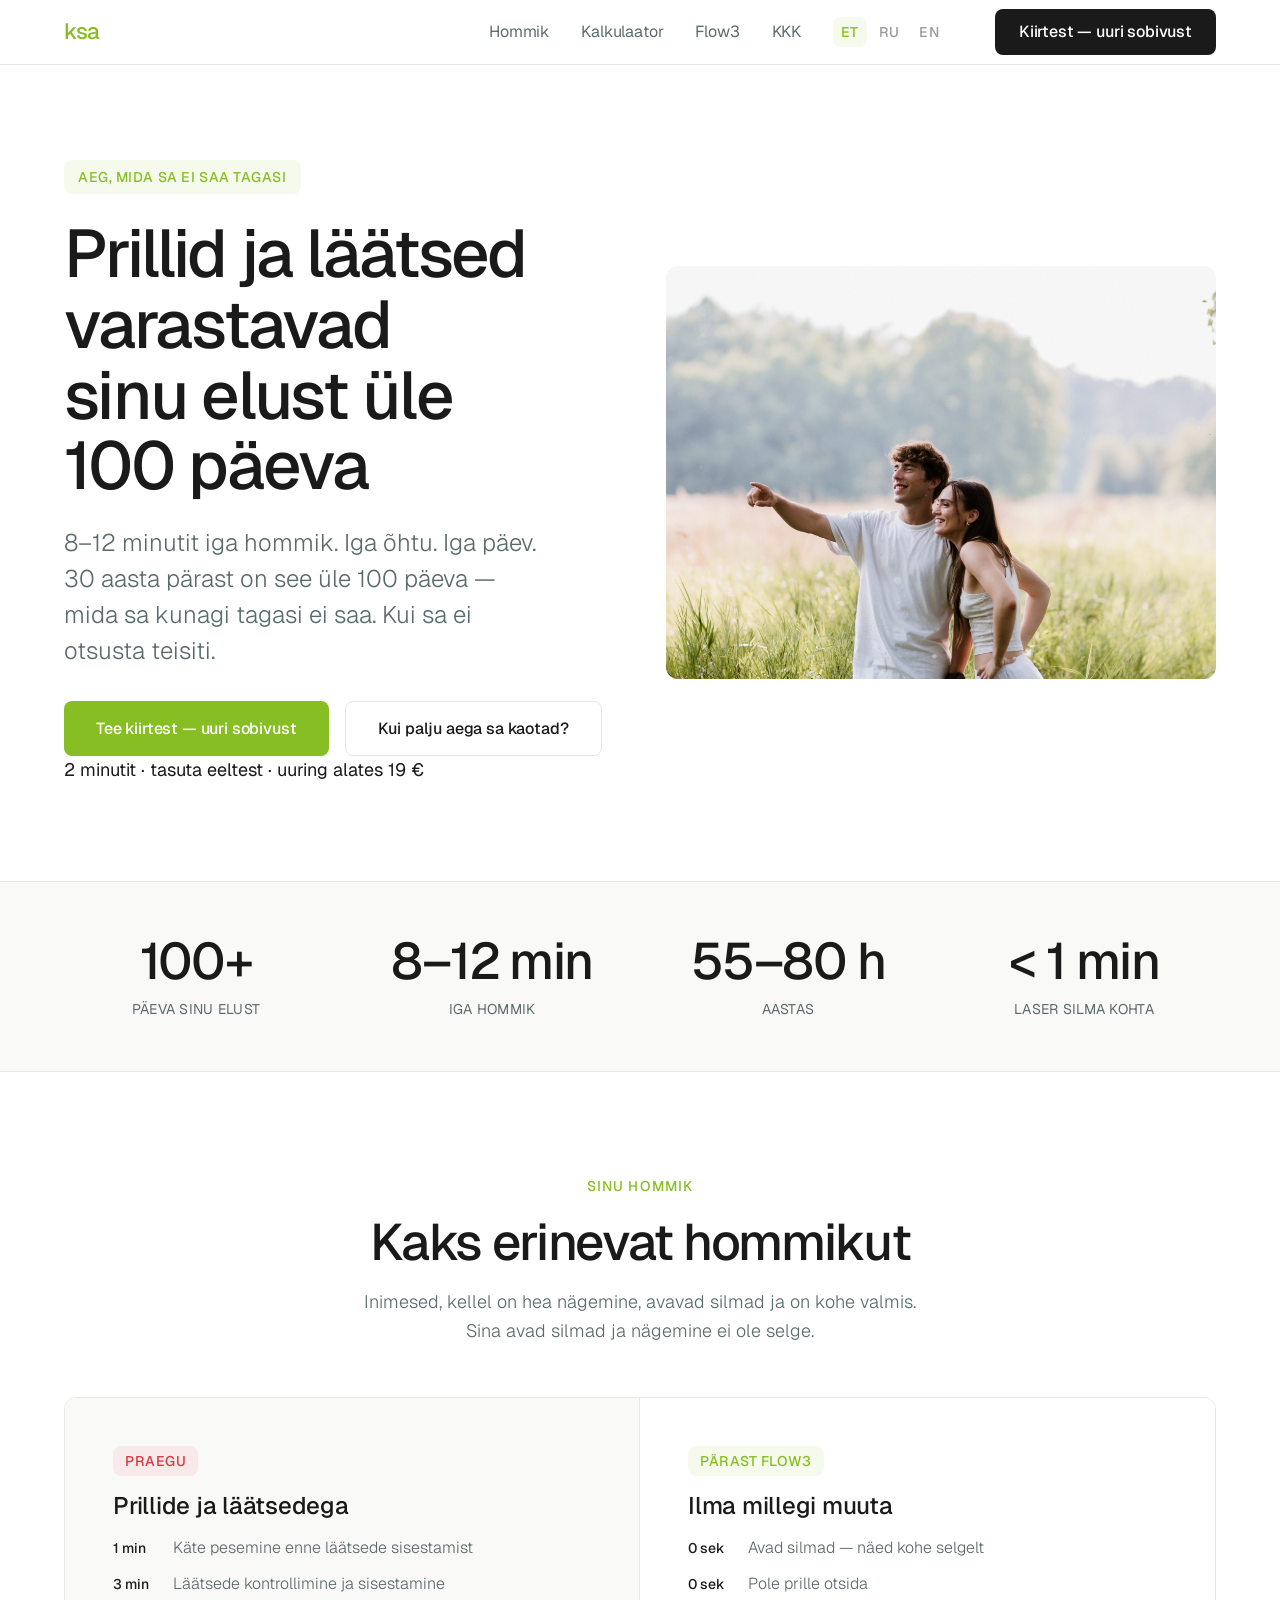
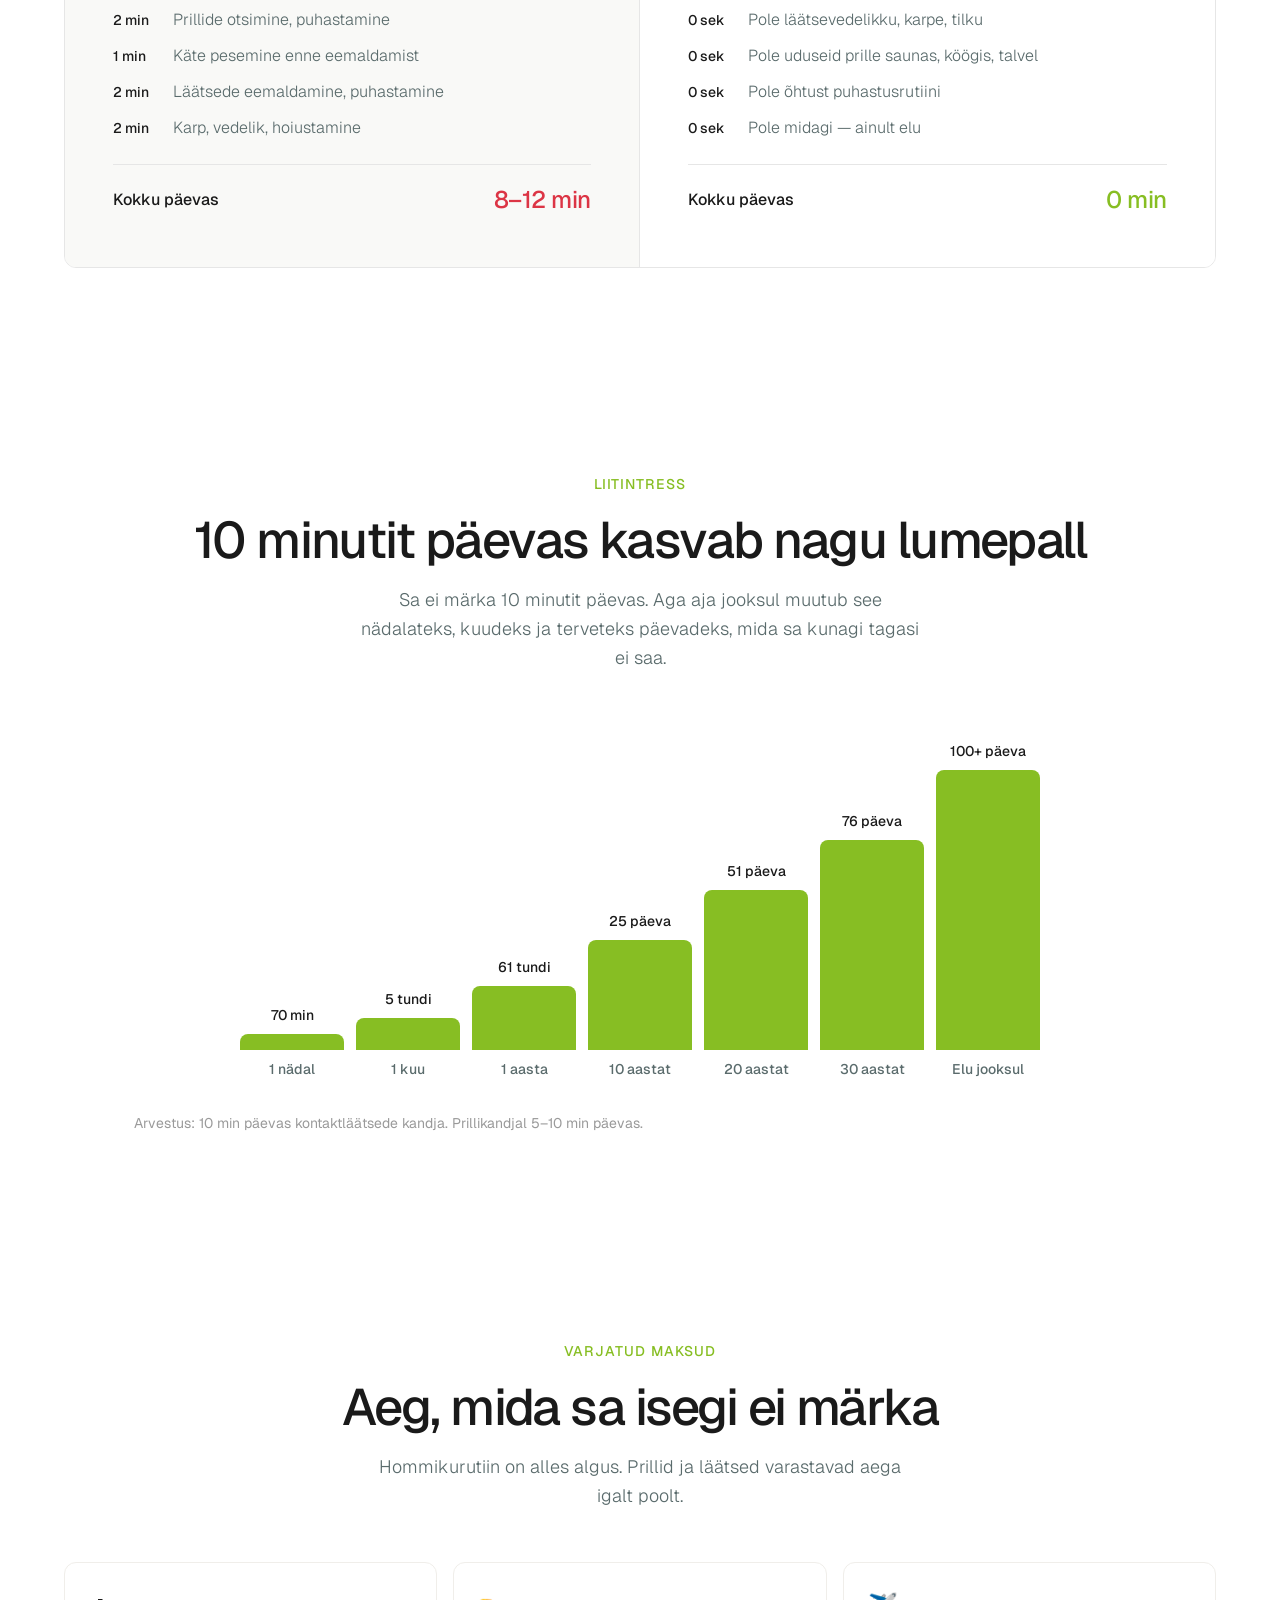
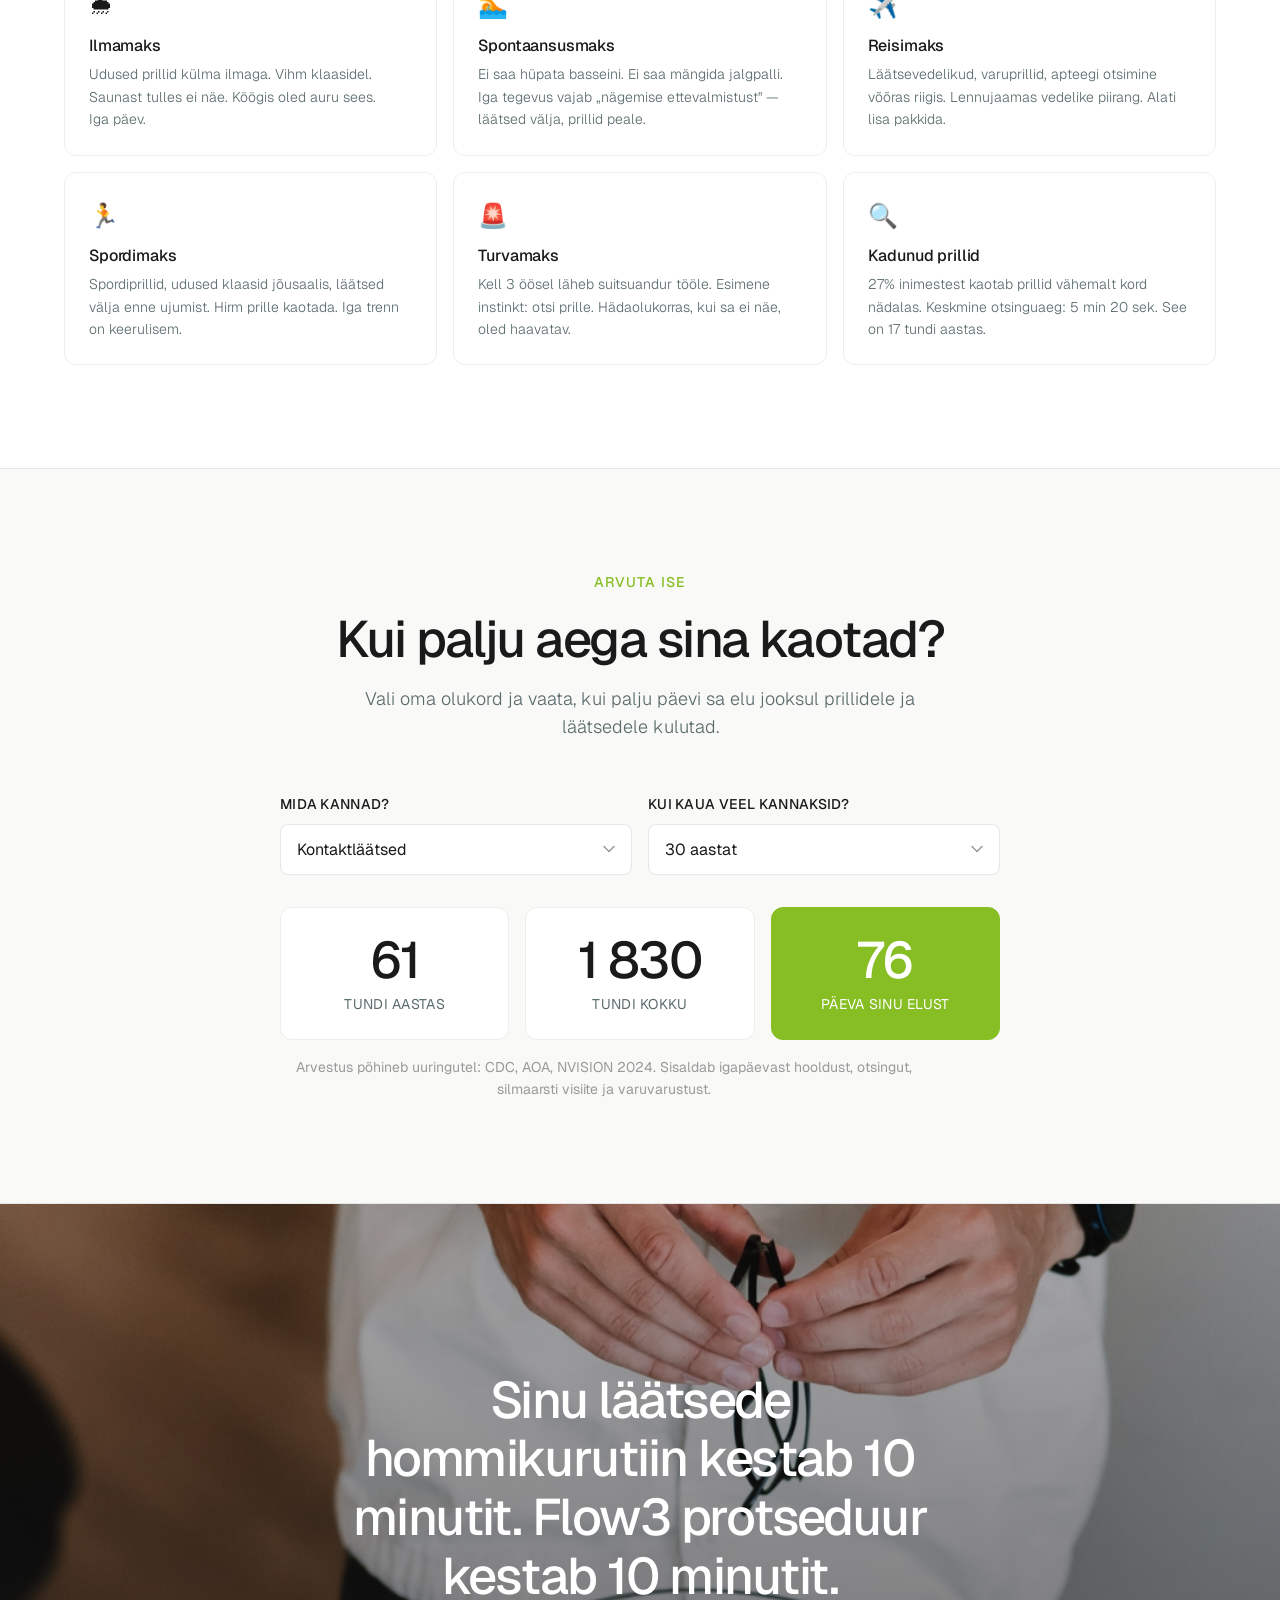
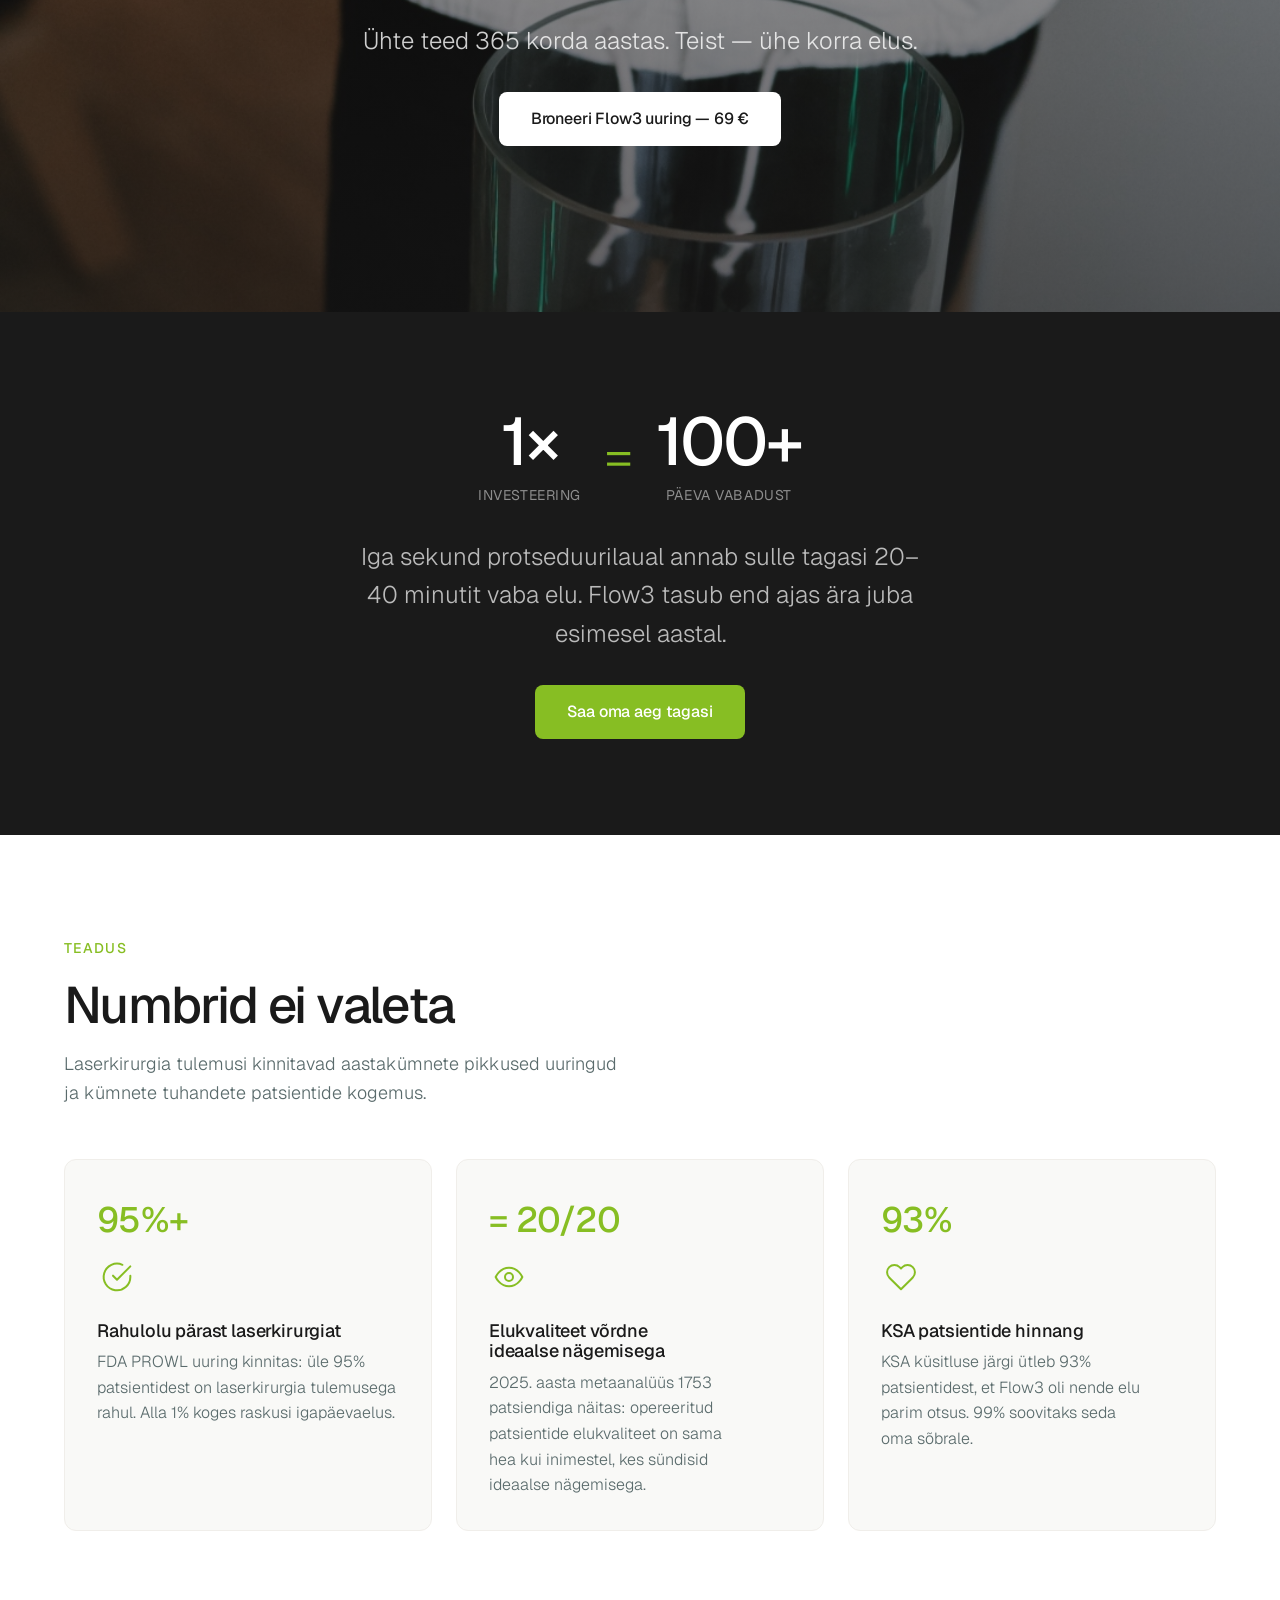
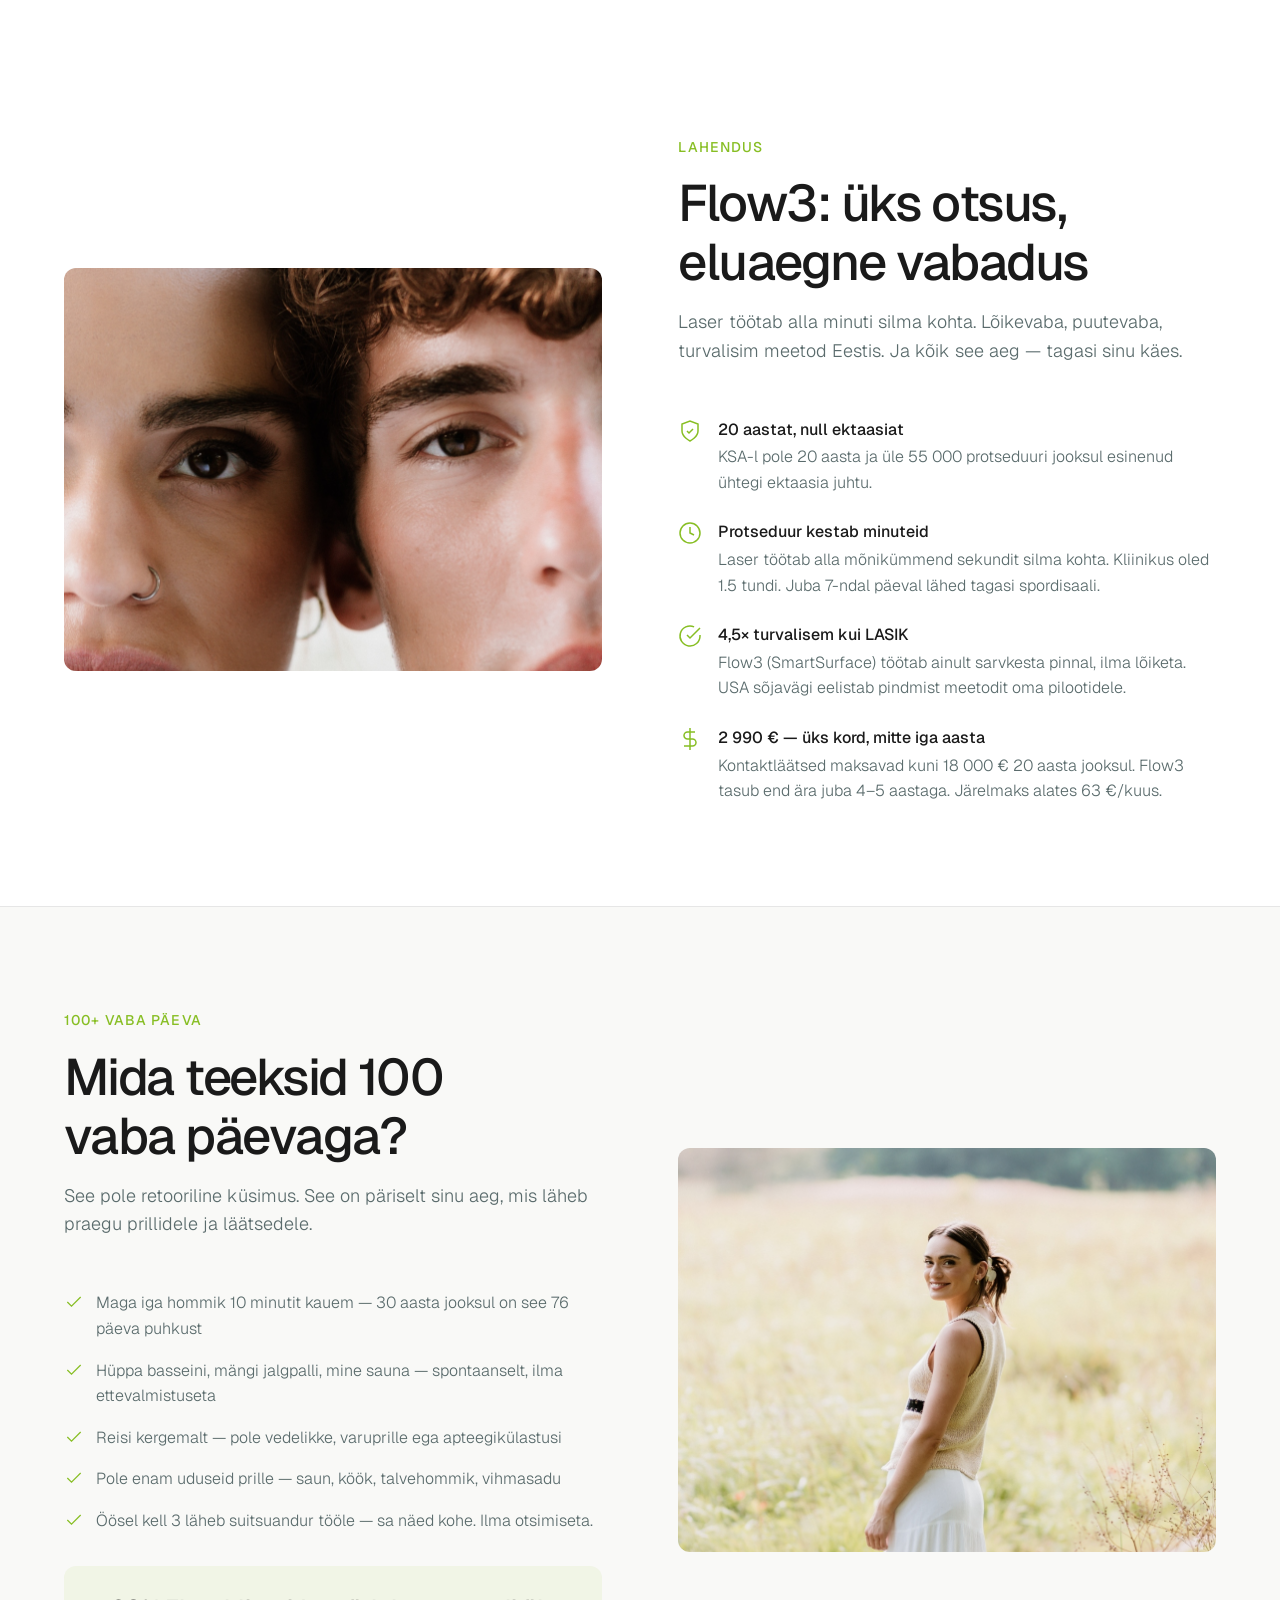
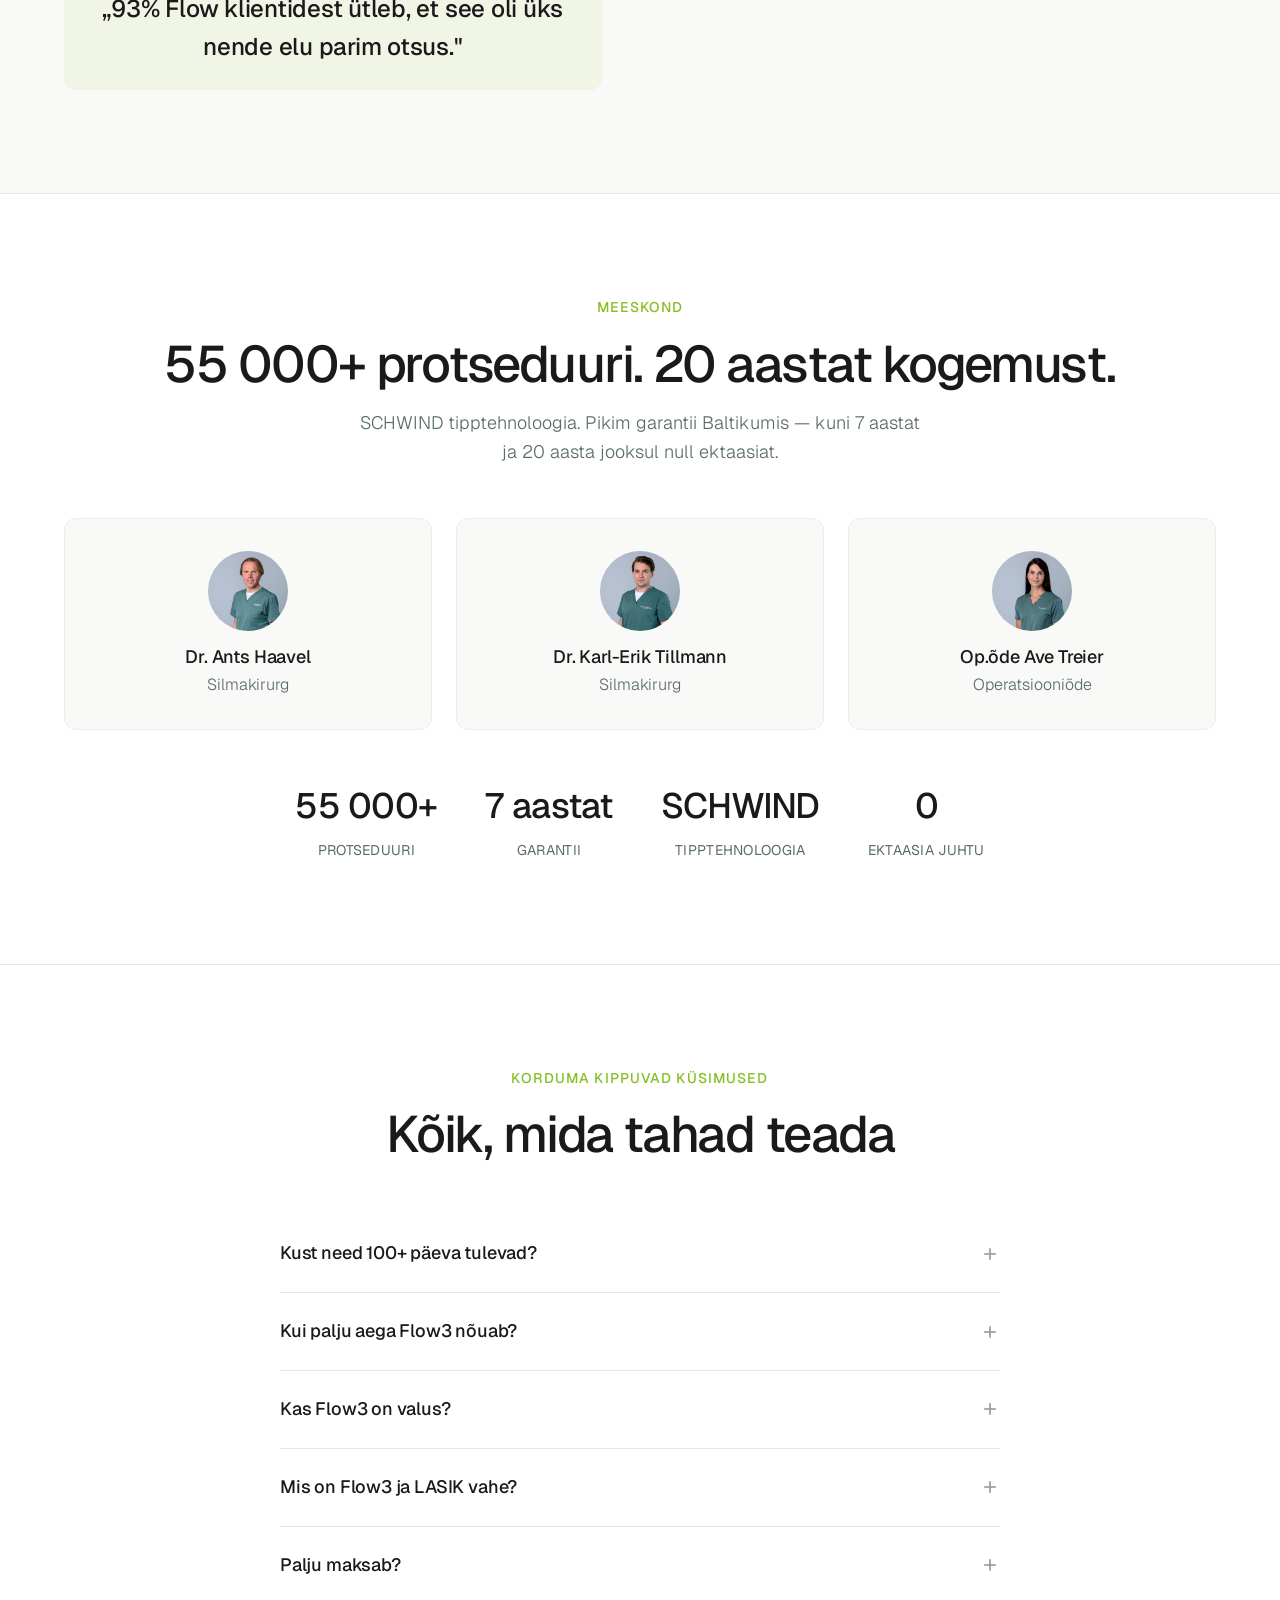
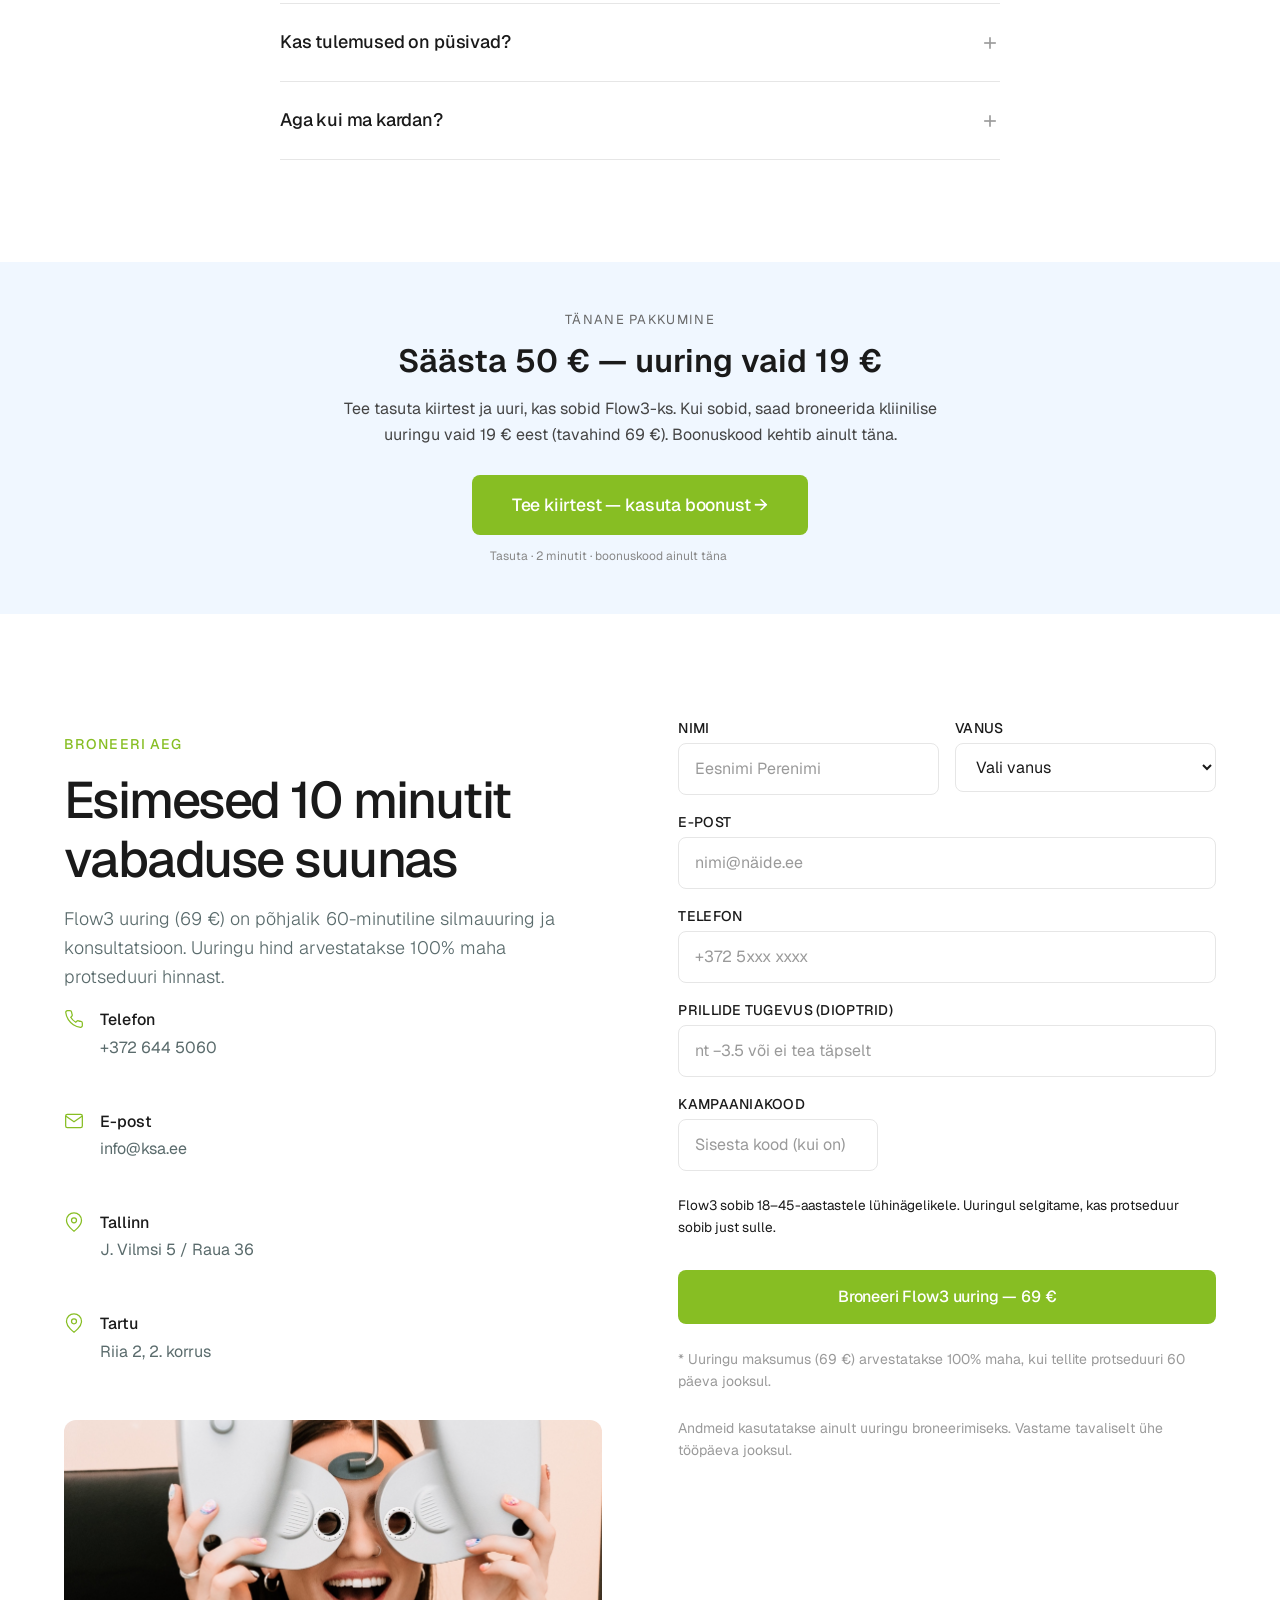
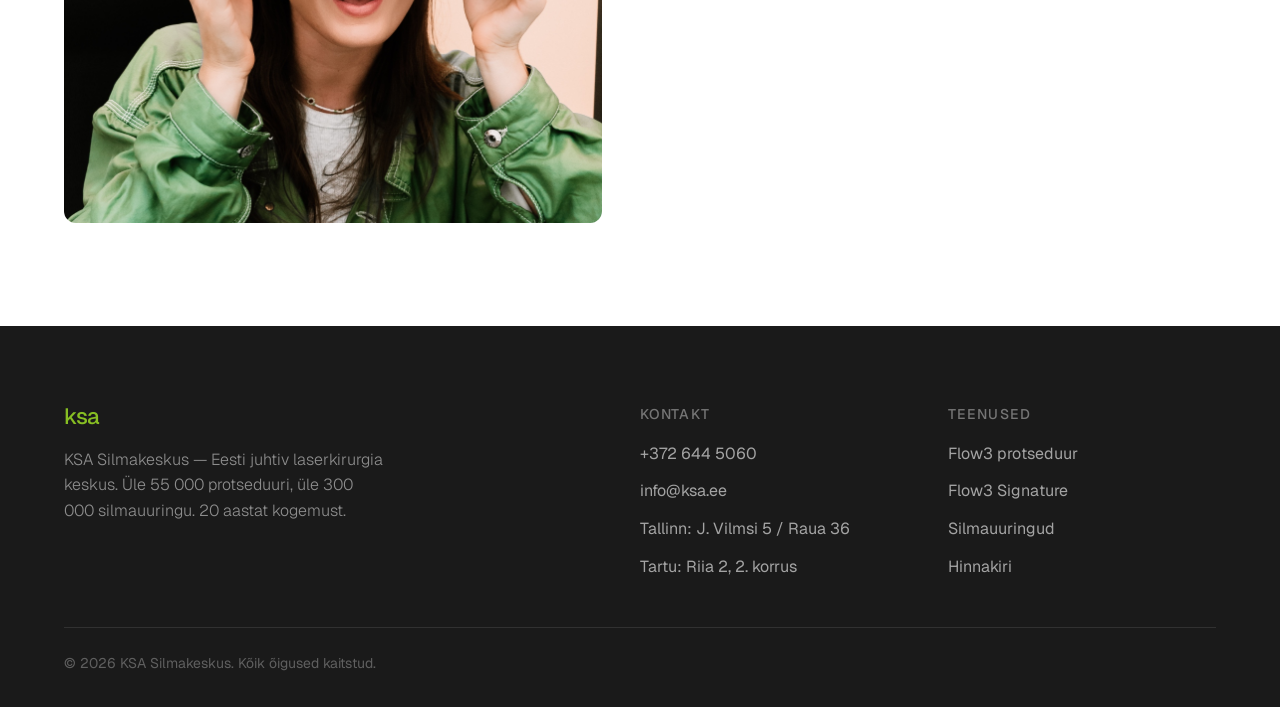
==== commit 824e3c22: "Update kiirtest CTA: bonus code + save 50€ messaging" ====
--- a/index.html
+++ b/index.html
@@ -719,11 +719,11 @@
 
 <section class="kiirtest-cta" style="background:#f0f7ff;padding:48px 24px;text-align:center;margin:0;">
   <div style="max-width:640px;margin:0 auto;">
-    <p style="font-size:13px;text-transform:uppercase;letter-spacing:0.1em;color:#666;margin-bottom:12px;">Esimene samm</p>
-    <h2 style="font-size:clamp(1.5rem,3vw,2rem);font-weight:600;margin-bottom:16px;">Kas sinu silmad sobivad Flow3-ks?</h2>
-    <p style="font-size:1rem;color:#444;margin-bottom:28px;line-height:1.6;">Tee tasuta 2-minutiline kiirtest ja saa kohe teada. Kui sobid, on uuring vaid 19 €.</p>
-    <a href="https://kiirtest.ksa.ee" target="_blank" rel="noopener noreferrer" class="btn btn--primary" style="font-size:1.1rem;padding:16px 40px;" onclick="gtag('event','kiirtest_cta_click',{event_category:'Timetax LP',event_label:'mid_page'})">Tee kiirtest nüüd →</a>
-    <p style="font-size:12px;color:#888;margin-top:12px;">Tasuta · 2 minutit · kohest vastust</p>
+    <p style="font-size:13px;text-transform:uppercase;letter-spacing:0.1em;color:#666;margin-bottom:12px;">Tänane pakkumine</p>
+    <h2 style="font-size:clamp(1.5rem,3vw,2rem);font-weight:600;margin-bottom:16px;">Säästa 50 € — uuring vaid 19 €</h2>
+    <p style="font-size:1rem;color:#444;margin-bottom:28px;line-height:1.6;">Tee tasuta kiirtest ja uuri, kas sobid Flow3-ks. Kui sobid, saad broneerida kliinilise uuringu vaid 19 € eest (tavahind 69 €). Boonuskood kehtib ainult täna.</p>
+    <a href="https://kiirtest.ksa.ee" target="_blank" rel="noopener noreferrer" class="btn btn--primary" style="font-size:1.1rem;padding:16px 40px;" onclick="gtag('event','kiirtest_cta_click',{event_category:'Timetax LP',event_label:'mid_page_bonus'})">Tee kiirtest — kasuta boonust →</a>
+    <p style="font-size:12px;color:#888;margin-top:12px;">Tasuta · 2 minutit · boonuskood ainult täna</p>
   </div>
 </section>
 
